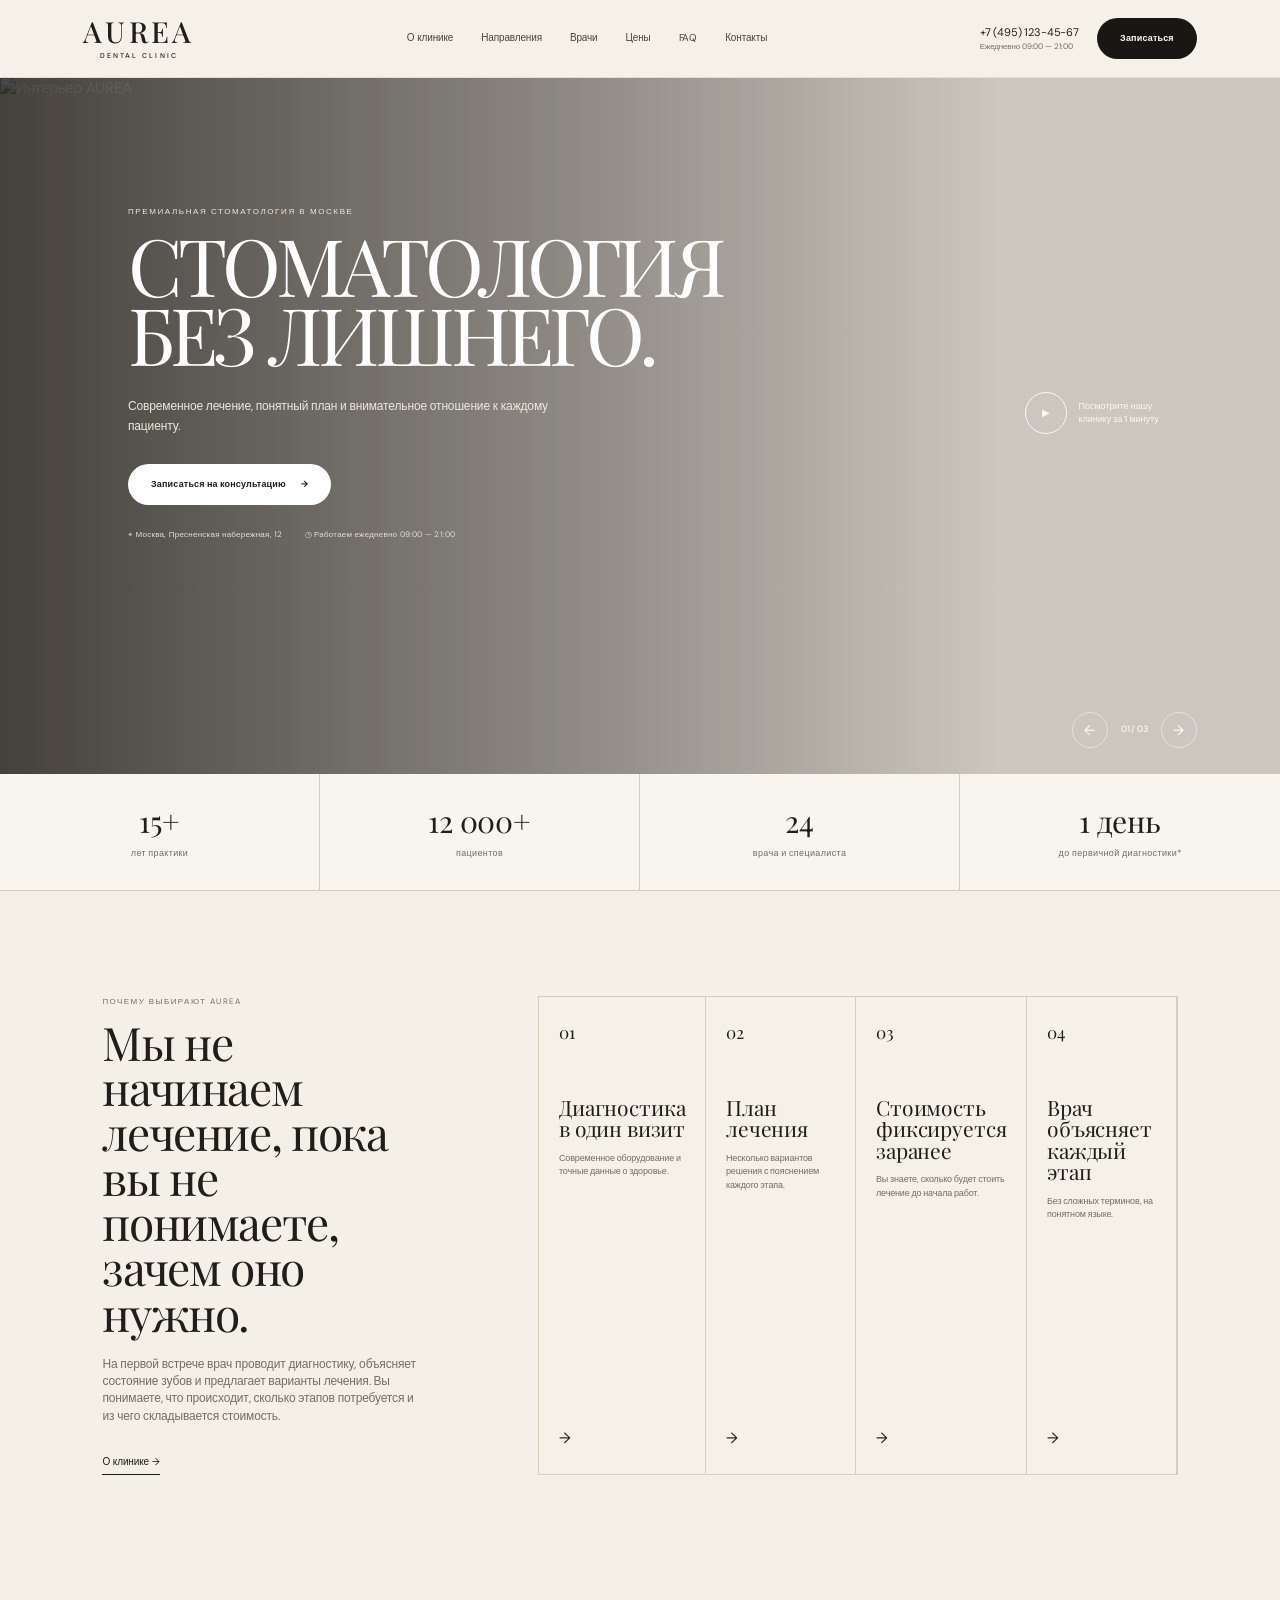
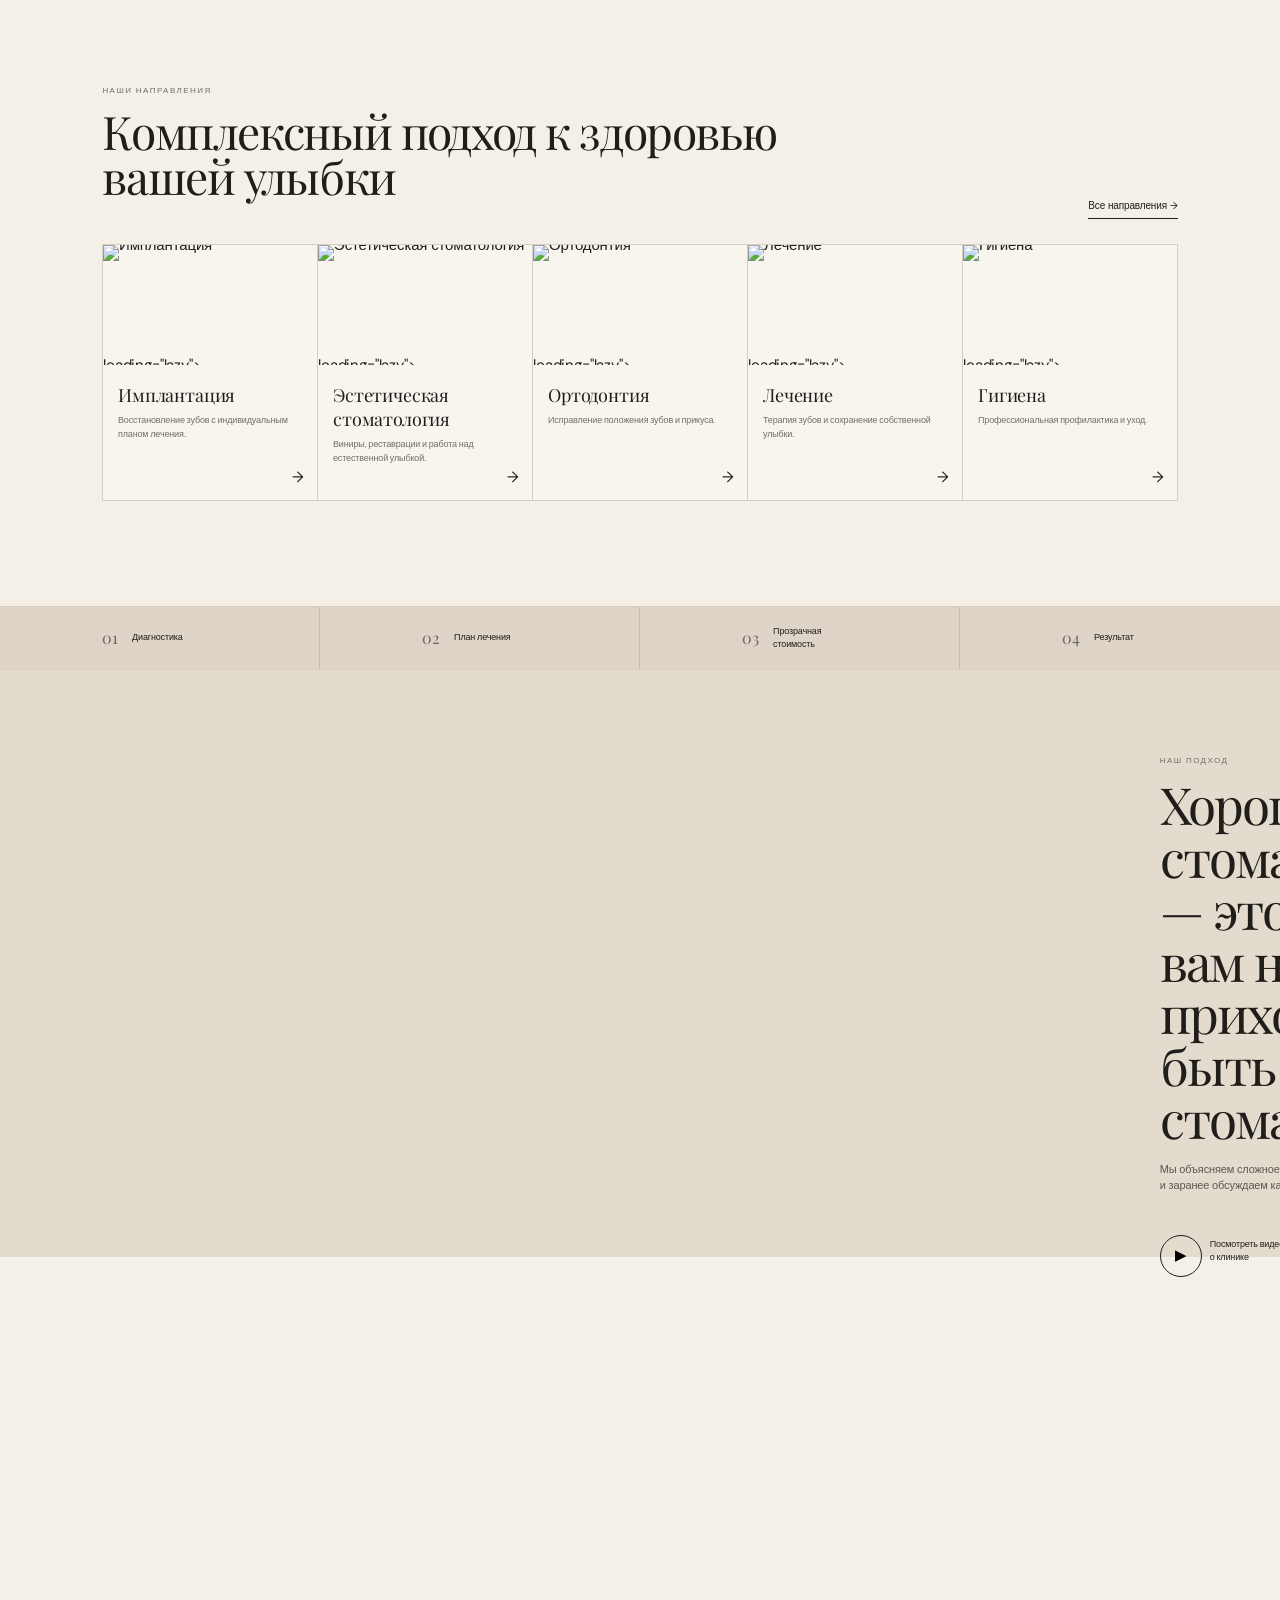
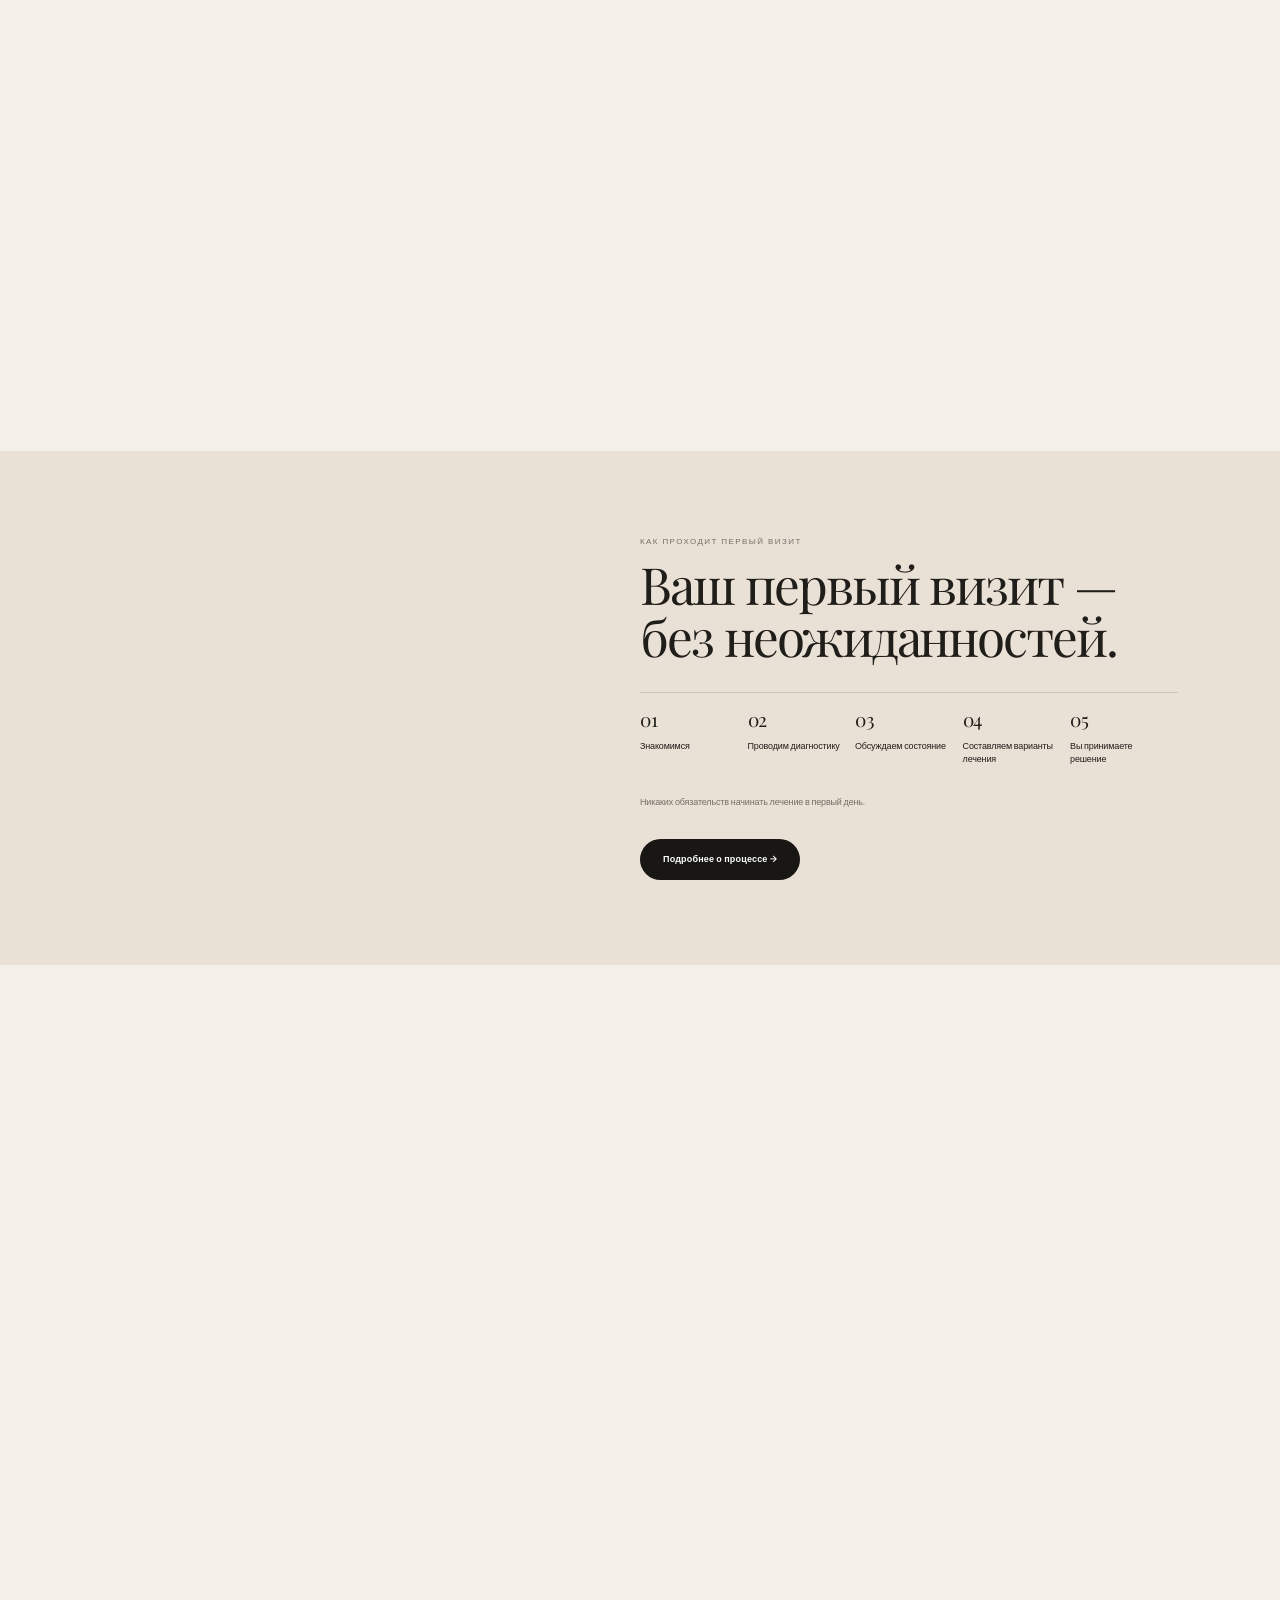
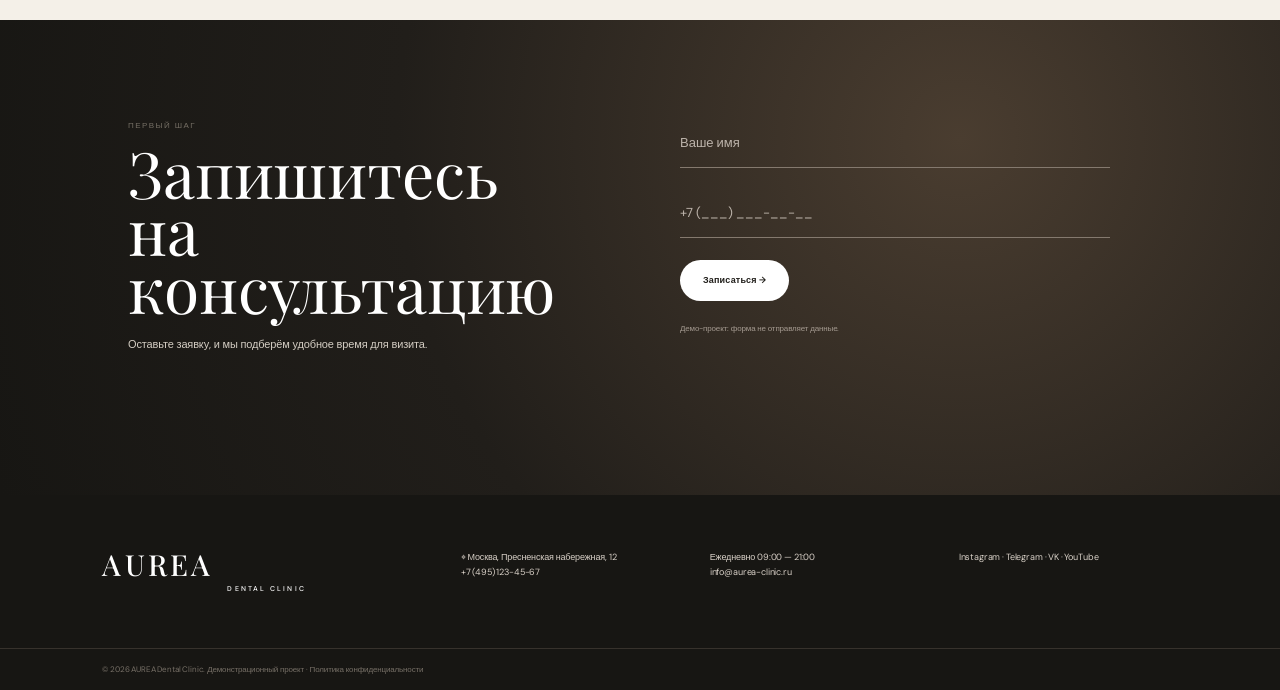
==== index.html @ ca2bf8e8 "Add files via upload" ====
<!doctype html>
<html lang="ru">
<head>
<meta charset="utf-8">
<meta name="viewport" content="width=device-width,initial-scale=1,viewport-fit=cover">
<meta name="theme-color" content="#f4f0e8">
<meta name="description" content="AUREA — современная премиальная стоматология в Москве.">
<title>AUREA — стоматология без лишнего</title>
<link rel="preload" as="image" href="assets/hero.jpg"><link rel="stylesheet" href="styles.css">
<link rel="stylesheet" href="responsive-media.css"></head>
<body class="aurea-v7">
<header class="site-header" id="top">
  <a class="brand" href="index.html#top">AUREA<span>DENTAL CLINIC</span></a>
  <nav class="nav">
    <a href="about.html">О клинике</a><a href="services.html">Направления</a><a href="doctors.html">Врачи</a><a href="services.html#prices">Цены</a><a href="about.html#faq">FAQ</a><a href="contacts.html">Контакты</a>
  </nav>
  <div class="head-right"><div><a href="tel:+74951234567">+7 (495) 123-45-67</a><small>Ежедневно 09:00 — 21:00</small></div><a class="pill dark" href="contacts.html#booking">Записаться</a><button class="burger" aria-label="Меню">☰</button></div>
</header>

<main>
<section class="hero">
  <div class="hero-media">
    <div class="hero-slide active"><img loading="lazy" src="assets/hero.jpg" srcset="assets/hero-480w.webp 480w, assets/hero-768w.webp 768w, assets/hero-1200w.webp 1200w, assets/hero-1600w.webp 1600w, assets/hero-1920w.webp 1920w" sizes="100vw" alt="Интерьер AUREA" fetchpriority="high"></div>
    <div class="hero-slide"><img loading="lazy" src="assets/hero-2.jpg" srcset="assets/hero-2-480w.webp 480w, assets/hero-2-768w.webp 768w, assets/hero-2-1200w.webp 1200w, assets/hero-2-1600w.webp 1600w, assets/hero-2-1920w.webp 1920w" sizes="100vw" alt="Интерьер AUREA"></div>
    <div class="hero-slide"><img loading="lazy" src="assets/hero-3.jpg" srcset="assets/hero-3-480w.webp 480w, assets/hero-3-768w.webp 768w, assets/hero-3-1200w.webp 1200w, assets/hero-3-1600w.webp 1600w, assets/hero-3-1920w.webp 1920w" sizes="100vw" alt="Интерьер AUREA"></div>
  </div>
  <div class="hero-shade"></div>
  <div class="hero-copy">
    <p class="kicker">Премиальная стоматология в Москве</p>
    <h1 class="hero-title">СТОМАТОЛОГИЯ<br><i>БЕЗ ЛИШНЕГО.</i></h1>
    <p>Современное лечение, понятный план и внимательное отношение к каждому пациенту.</p>
    <a class="pill light" href="contacts.html#booking">Записаться на консультацию <b>→</b></a>
    <div class="hero-meta"><span>⌖ Москва, Пресненская набережная, 12</span><span>◷ Работаем ежедневно 09:00 — 21:00</span></div>
  </div>
  <button class="video-button"><span>▶</span><b>Посмотрите нашу<br>клинику за 1 минуту</b></button>
  <div class="slider-control"><button id="prev" aria-label="Предыдущий слайд">←</button><span id="counter">01 / 03</span><button id="next" aria-label="Следующий слайд">→</button></div>
</section>

<section class="stats">
  <div><strong>15+</strong><span>лет практики</span></div><div><strong>12 000+</strong><span>пациентов</span></div><div><strong>24</strong><span>врача и специалиста</span></div><div><strong>1 день</strong><span>до первичной диагностики*</span></div>
</section>

<section class="intro section" id="about">
  <div class="intro-copy"><p class="kicker">Почему выбирают AUREA</p><h2>Мы не начинаем лечение, пока вы не понимаете, зачем оно нужно.</h2><p>На первой встрече врач проводит диагностику, объясняет состояние зубов и предлагает варианты лечения. Вы понимаете, что происходит, сколько этапов потребуется и из чего складывается стоимость.</p><a class="under" href="about.html">О клинике →</a></div>
  <div class="benefits">
    <article><span>01</span><h3>Диагностика<br>в один визит</h3><p>Современное оборудование и точные данные о здоровье.</p><b>→</b></article>
    <article><span>02</span><h3>План<br>лечения</h3><p>Несколько вариантов решения с пояснением каждого этапа.</p><b>→</b></article>
    <article><span>03</span><h3>Стоимость<br>фиксируется заранее</h3><p>Вы знаете, сколько будет стоить лечение до начала работ.</p><b>→</b></article>
    <article><span>04</span><h3>Врач объясняет<br>каждый этап</h3><p>Без сложных терминов, на понятном языке.</p><b>→</b></article>
  </div>
</section>

<section class="services section" id="services">
  <div class="section-head"><div><p class="kicker">Наши направления</p><h2>Комплексный подход к здоровью<br>вашей улыбки</h2></div><a class="under" href="services.html">Все направления →</a></div>
  <div class="service-grid">
    <article><picture class="responsive-picture"><source type="image/webp" srcset="assets/service-1-480w.webp 480w, assets/service-1.jpg 720w" sizes="(max-width: 600px) 100vw, (max-width: 1200px) 50vw, 25vw"><img loading="lazy" alt="Имплантация" src="assets/service-1.jpg" srcset="assets/service-1-480w.webp 480w, assets/service-1.jpg 720w" sizes="(max-width: 600px) 100vw, (max-width: 1200px) 50vw, 25vw"> loading="lazy"></picture><div><h3>Имплантация</h3><p>Восстановление зубов с индивидуальным планом лечения.</p><a href="service-implantation.html">→</a></div></article>
    <article><picture class="responsive-picture"><source type="image/webp" srcset="assets/service-2-480w.webp 480w, assets/service-2.jpg 720w" sizes="(max-width: 600px) 100vw, (max-width: 1200px) 50vw, 25vw"><img loading="lazy" alt="Эстетическая стоматология" src="assets/service-2.jpg" srcset="assets/service-2-480w.webp 480w, assets/service-2.jpg 720w" sizes="(max-width: 600px) 100vw, (max-width: 1200px) 50vw, 25vw"> loading="lazy"></picture><div><h3>Эстетическая стоматология</h3><p>Виниры, реставрации и работа над естественной улыбкой.</p><a href="service-aesthetics.html">→</a></div></article>
    <article><picture class="responsive-picture"><source type="image/webp" srcset="assets/service-3-480w.webp 480w, assets/service-3.jpg 720w" sizes="(max-width: 600px) 100vw, (max-width: 1200px) 50vw, 25vw"><img loading="lazy" alt="Ортодонтия" src="assets/service-3.jpg" srcset="assets/service-3-480w.webp 480w, assets/service-3.jpg 720w" sizes="(max-width: 600px) 100vw, (max-width: 1200px) 50vw, 25vw"> loading="lazy"></picture><div><h3>Ортодонтия</h3><p>Исправление положения зубов и прикуса.</p><a href="service-orthodontics.html">→</a></div></article>
    <article><picture class="responsive-picture"><source type="image/webp" srcset="assets/service-4-480w.webp 480w, assets/service-4.jpg 720w" sizes="(max-width: 600px) 100vw, (max-width: 1200px) 50vw, 25vw"><img loading="lazy" alt="Лечение" src="assets/service-4.jpg" srcset="assets/service-4-480w.webp 480w, assets/service-4.jpg 720w" sizes="(max-width: 600px) 100vw, (max-width: 1200px) 50vw, 25vw"> loading="lazy"></picture><div><h3>Лечение</h3><p>Терапия зубов и сохранение собственной улыбки.</p><a href="service-treatment.html">→</a></div></article>
    <article><picture class="responsive-picture"><source type="image/webp" srcset="assets/service-5-480w.webp 480w, assets/service-5.jpg 720w" sizes="(max-width: 600px) 100vw, (max-width: 1200px) 50vw, 25vw"><img loading="lazy" alt="Гигиена" src="assets/service-5.jpg" srcset="assets/service-5-480w.webp 480w, assets/service-5.jpg 720w" sizes="(max-width: 600px) 100vw, (max-width: 1200px) 50vw, 25vw"> loading="lazy"></picture><div><h3>Гигиена</h3><p>Профессиональная профилактика и уход.</p><a href="service-hygiene.html">→</a></div></article>
  </div>
</section>

<section class="micro-cta"><div><span>01</span><b>Диагностика</b></div><div><span>02</span><b>План лечения</b></div><div><span>03</span><b>Прозрачная стоимость</b></div><div><span>04</span><b>Результат</b></div></section>

<section class="philosophy">
  <div class="philo-image"></div><div class="philo-copy"><p class="kicker">Наш подход</p><h2>Хорошая стоматология — это когда вам не приходится быть стоматологом.</h2><p>Мы объясняем сложное простым языком, отвечаем на вопросы и заранее обсуждаем каждый этап лечения.</p><button class="round-play">▶</button><span>Посмотреть видео<br>о клинике</span></div>
</section>

<section class="doctors section" id="doctors">
  <div class="section-head"><div><p class="kicker">Наша команда</p><h2>Профессионалы,<br>которым доверяют</h2></div><a class="under" href="doctors.html">Все врачи →</a></div>
  <div class="doctor-grid">
    <article class="doctor"><div class="doctor-img"><picture class="responsive-picture"><source type="image/webp" srcset="assets/doctor-anna-480w.webp 480w, assets/doctor-anna.jpg 600w" sizes="(max-width: 600px) 100vw, (max-width: 1200px) 50vw, 25vw"><img loading="lazy" alt="Анна Петрова" src="assets/doctor-anna.jpg" srcset="assets/doctor-anna-480w.webp 480w, assets/doctor-anna.jpg 600w" sizes="(max-width: 600px) 100vw, (max-width: 1200px) 50vw, 25vw"> loading="lazy"></picture><div class="speech">«Люблю случаи, где сначала кажется, что зуб уже невозможно сохранить.»</div></div><div class="doctor-info"><div><h3>Анна Петрова</h3><p>Стоматолог-терапевт</p><small>15 лет практики</small></div><a href="doctor-anna.html">Подробнее →</a></div></article>
    <article class="doctor"><div class="doctor-img"><picture class="responsive-picture"><source type="image/webp" srcset="assets/doctor-dmitry-480w.webp 480w, assets/doctor-dmitry.jpg 600w" sizes="(max-width: 600px) 100vw, (max-width: 1200px) 50vw, 25vw"><img loading="lazy" alt="Дмитрий Ковалёв" src="assets/doctor-dmitry.jpg" srcset="assets/doctor-dmitry-480w.webp 480w, assets/doctor-dmitry.jpg 600w" sizes="(max-width: 600px) 100vw, (max-width: 1200px) 50vw, 25vw"> loading="lazy"></picture><div class="speech">«Моя задача — сделать сложное лечение понятным ещё до его начала.»</div></div><div class="doctor-info"><div><h3>Дмитрий Ковалёв</h3><p>Стоматолог-ортопед</p><small>12 лет практики</small></div><a href="doctor-dmitry.html">Подробнее →</a></div></article>
    <article class="doctor"><div class="doctor-img"><picture class="responsive-picture"><source type="image/webp" srcset="assets/doctor-elena-480w.webp 480w, assets/doctor-elena.jpg 600w" sizes="(max-width: 600px) 100vw, (max-width: 1200px) 50vw, 25vw"><img loading="lazy" alt="Елена Смирнова" src="assets/doctor-elena.jpg" srcset="assets/doctor-elena-480w.webp 480w, assets/doctor-elena.jpg 600w" sizes="(max-width: 600px) 100vw, (max-width: 1200px) 50vw, 25vw"> loading="lazy"></picture><div class="speech">«Красивый результат начинается с точной диагностики и доверия.»</div></div><div class="doctor-info"><div><h3>Елена Смирнова</h3><p>Ортодонт</p><small>10 лет практики</small></div><a href="doctor-elena.html">Подробнее →</a></div></article>
    <article class="doctor"><div class="doctor-img"><picture class="responsive-picture"><source type="image/webp" srcset="assets/doctor-alexey-480w.webp 480w, assets/doctor-alexey.jpg 600w" sizes="(max-width: 600px) 100vw, (max-width: 1200px) 50vw, 25vw"><img loading="lazy" alt="Алексей Волков" src="assets/doctor-alexey.jpg" srcset="assets/doctor-alexey-480w.webp 480w, assets/doctor-alexey.jpg 600w" sizes="(max-width: 600px) 100vw, (max-width: 1200px) 50vw, 25vw"> loading="lazy"></picture><div class="speech">«В хирургии особенно важно, чтобы пациент понимал каждый этап.»</div></div><div class="doctor-info"><div><h3>Алексей Волков</h3><p>Стоматолог-хирург</p><small>14 лет практики</small></div><a href="doctor-alexey.html">Подробнее →</a></div></article>
  </div>
</section>

<section class="visit">
  <div class="visit-image"></div>
  <div class="visit-copy"><p class="kicker">Как проходит первый визит</p><h2>Ваш первый визит — без неожиданностей.</h2><div class="timeline"><span><b>01</b>Знакомимся</span><span><b>02</b>Проводим диагностику</span><span><b>03</b>Обсуждаем состояние</span><span><b>04</b>Составляем варианты лечения</span><span><b>05</b>Вы принимаете решение</span></div><p class="note">Никаких обязательств начинать лечение в первый день.</p><a class="pill dark" href="contacts.html#booking">Подробнее о процессе →</a></div>
</section>

<section class="lower section" id="prices">
  <div class="prices"><p class="kicker">Цены</p><h2>Понимайте стоимость лечения до его начала</h2><p>Прозрачная стоимость без скрытых платежей.</p><ul><li>Консультация стоматолога <b>от 2 500 ₽</b></li><li>Профессиональная гигиена <b>от 6 000 ₽</b></li><li>Лечение кариеса <b>от 8 000 ₽</b></li><li>Имплантация <b>от 45 000 ₽</b></li></ul><a class="pill dark" href="contacts.html#booking">Записаться на консультацию →</a></div>
  <div class="reviews"><p class="kicker">Отзывы пациентов</p><h2>Реальные истории, но простые слова.</h2><blockquote>«Очень понравилось отношение: врач объяснил всё спокойно, без навязывания. Впервые я действительно понимала, что и зачем делаю.»</blockquote><cite>Мария К., пациентка AUREA</cite></div>
  <div class="faq" id="faq"><p class="kicker">FAQ</p><h2>Частые вопросы</h2><details><summary>Как проходит консультация?</summary><p>Диагностика, обсуждение состояния и вариантов лечения.</p></details><details><summary>Больно ли лечить зубы?</summary><p>Метод обезболивания подбирается врачом индивидуально.</p></details><details><summary>Сколько длится лечение?</summary><p>Срок зависит от диагноза и выбранного плана.</p></details><details><summary>Как подготовиться к приёму?</summary><p>Специальная подготовка обычно не требуется.</p></details></div>
</section>

<section class="booking" id="booking"><div><p class="kicker">Первый шаг</p><h2>Запишитесь<br>на консультацию</h2><p>Оставьте заявку, и мы подберём удобное время для визита.</p></div><form id="form"><input required name="name" placeholder="Ваше имя"><input required name="phone" placeholder="+7 (___) ___-__-__"><button class="pill light" type="submit">Записаться →</button><small>Демо-проект: форма не отправляет данные.</small><output></output></form></section>
</main>

<footer id="contacts"><div><a class="brand white" href="index.html#top">AUREA<span>DENTAL CLINIC</span></a></div><div>⌖ Москва, Пресненская набережная, 12<br><a href="tel:+74951234567">+7 (495) 123-45-67</a></div><div>Ежедневно 09:00 — 21:00<br>info@aurea-clinic.ru</div><div>Instagram · Telegram · VK · YouTube</div></footer>
<div class="legal">© 2026 AUREA Dental Clinic. Демонстрационный проект · Политика конфиденциальности</div>
<script src="script.js"></script>
<script src="form-production.js" defer></script>
</body>
</html>
---- styles.css ----
@import url('https://fonts.googleapis.com/css2?family=DM+Sans:wght@400;500;600&family=Playfair+Display:wght@400;500&display=swap');
:root{--paper:#f5f1e9;--card:#eee9df;--ink:#24221e;--muted:#706b63;--line:#d8d1c5;--dark:#211f1b;--white:#fffdf9}
*{box-sizing:border-box}html{scroll-behavior:smooth}body{margin:0;background:var(--paper);color:var(--ink);font-family:"DM Sans",sans-serif;line-height:1.45}a{text-decoration:none;color:inherit}button,input{font:inherit}.site-header{height:74px;padding:0 6.7vw;display:flex;align-items:center;gap:30px;position:sticky;top:0;z-index:30;background:rgba(245,241,233,.92);backdrop-filter:blur(14px);border-bottom:1px solid rgba(36,34,30,.07)}.brand{font:500 27px/1 "Playfair Display";letter-spacing:.09em;display:flex;flex-direction:column}.brand span{font:500 7px "DM Sans";letter-spacing:.3em;text-align:center;margin-top:5px}.nav{display:flex;gap:25px;margin:auto;font-size:10px}.nav a{color:#49453f}.head-right{display:flex;align-items:center;gap:22px;font-size:11px}.head-right small{display:block;font-size:8px;color:var(--muted)}.pill{border:1px solid transparent;border-radius:100px;padding:12px 20px;display:inline-flex;align-items:center;justify-content:center;gap:15px;font-size:10px;font-weight:600;cursor:pointer}.pill.dark{background:var(--dark);color:white}.pill.light{background:white;color:var(--ink)}.burger{display:none;border:0;background:none;font-size:20px}.hero{height:min(54vw,690px);min-height:510px;position:relative;overflow:hidden;color:white}.hero-media,.hero-slide,.hero-shade{position:absolute;inset:0}.hero-slide{background-image:var(--bg);background-size:cover;background-position:center;opacity:0;transform:scale(1.02);transition:opacity .8s,transform 1.6s}.hero-slide.active{opacity:1;transform:scale(1)}.hero-shade{background:linear-gradient(90deg,rgba(28,23,18,.72),rgba(28,23,18,.28) 48%,rgba(28,23,18,.08))}.hero-copy{position:relative;z-index:2;width:min(610px,48%);padding:10vw 0 0 10vw}.kicker{text-transform:uppercase;letter-spacing:.13em;font-size:9px;color:var(--muted);margin:0 0 12px}.hero .kicker{color:#eee7dd}.hero h1{font:400 clamp(48px,5.4vw,84px)/.88 "Playfair Display";letter-spacing:-.045em;margin:0 0 24px}.hero h1 i{font-style:normal}.hero-copy>p:not(.kicker){font-size:13px;max-width:430px;color:#eee9e2;margin-bottom:25px}.hero-meta{display:flex;gap:22px;margin-top:24px;font-size:9px;color:#e5ded5}.video-button{position:absolute;right:9%;top:45%;z-index:4;border:0;background:none;color:white;display:flex;gap:11px;align-items:center;text-align:left}.video-button span{width:42px;height:42px;border:1px solid white;border-radius:50%;display:grid;place-items:center;font-size:10px}.video-button b{font-size:9px;font-weight:500}.slider-control{position:absolute;right:7%;bottom:22px;z-index:5;display:flex;gap:13px;align-items:center;font-size:9px}.slider-control button{background:none;border:0;color:white;font-size:17px;cursor:pointer}.stats{display:grid;grid-template-columns:repeat(4,1fr);background:#faf8f3;border-bottom:1px solid var(--line)}.stats div{padding:24px 4vw;text-align:center;border-right:1px solid var(--line)}.stats div:last-child{border:0}.stats strong{display:block;font:400 27px "Playfair Display"}.stats span{font-size:9px;color:var(--muted)}.section{padding:78px 8.2vw}.intro{display:grid;grid-template-columns:.8fr 1.6fr;gap:70px}.intro-copy h2,.section-head h2,.prices h2,.reviews h2,.faq h2{font:400 clamp(32px,3.2vw,48px)/1.02 "Playfair Display";letter-spacing:-.03em;margin:0 0 20px}.intro-copy>p:not(.kicker){font-size:12px;color:var(--muted);max-width:460px}.under{font-size:10px;border-bottom:1px solid currentColor;padding-bottom:4px;display:inline-block;margin-top:18px}.benefits{display:grid;grid-template-columns:repeat(4,1fr);gap:10px}.benefits article{background:var(--card);padding:20px 18px;min-height:220px;display:flex;flex-direction:column;border-radius:5px}.benefits span{font:400 17px "Playfair Display"}.benefits h3{font:400 19px/1.02 "Playfair Display";margin:43px 0 12px}.benefits p{font-size:9px;color:var(--muted);margin:0}.benefits b{margin-top:auto;font-weight:400}.section-head{display:flex;justify-content:space-between;align-items:end;margin-bottom:25px}.service-grid{display:grid;grid-template-columns:repeat(5,1fr);gap:9px}.service-grid article{background:#f9f6f0;border:1px solid var(--line);border-radius:5px;overflow:hidden;transition:transform .3s,box-shadow .3s}.service-grid article:hover{transform:translateY(-5px);box-shadow:0 18px 35px rgba(45,38,30,.09)}.service-grid img{width:100%;height:150px;display:block;object-fit:cover}.service-grid article>div{padding:14px 13px;position:relative;min-height:120px}.service-grid h3{font:400 17px "Playfair Display";margin:0 0 7px}.service-grid p{font-size:9px;color:var(--muted);max-width:170px;margin:0}.service-grid a{position:absolute;right:13px;bottom:12px}.philosophy{display:grid;grid-template-columns:1fr 1fr;background:#e8ded0}.philo-image{min-height:350px;background:url("assets/clinic.jpg") center/cover}.philo-copy{padding:65px 9vw;position:relative}.philo-copy h2{font:400 clamp(34px,3.5vw,52px)/1.02 "Playfair Display";margin:0 0 18px}.philo-copy>p:not(.kicker){font-size:11px;color:#5e584f;max-width:440px}.round-play{border:1px solid var(--ink);width:42px;height:42px;border-radius:50%;background:transparent;margin-top:30px}.philo-copy>span{display:inline-block;font-size:9px;margin-left:8px}.doctor-grid{display:grid;grid-template-columns:repeat(4,1fr);gap:18px}.doctor-img{height:300px;position:relative;overflow:hidden;border-radius:5px;background:#ddd7ce}.doctor-img img{width:100%;height:100%;object-fit:cover;display:block;transition:transform .5s}.doctor:hover img{transform:scale(1.035)}.speech{position:absolute;left:10px;right:10px;bottom:10px;background:rgba(32,29,25,.92);color:white;padding:13px;font:400 13px/1.15 "Playfair Display";transform:translateY(120%);opacity:0;transition:.4s}.doctor:hover .speech{transform:translateY(0);opacity:1}.doctor-info{display:flex;justify-content:space-between;gap:10px;padding:12px 1px}.doctor-info h3{font:400 18px "Playfair Display";margin:0 0 4px}.doctor-info p,.doctor-info small{display:block;font-size:9px;color:var(--muted);margin:0}.doctor-info>a{font-size:9px;align-self:end;border-bottom:1px solid}.visit{display:grid;grid-template-columns:42% 58%;background:#f0ebe3}.visit-image{background:url("assets/clinic.jpg") center/cover;min-height:410px}.visit-copy{padding:60px 8vw}.visit-copy h2{font:400 45px/1 "Playfair Display";margin:0 0 30px}.timeline{display:grid;grid-template-columns:repeat(5,1fr);gap:8px}.timeline span{font-size:9px;border-top:1px solid #cfc6b9;padding-top:10px}.timeline b{display:block;font:400 16px "Playfair Display";margin-bottom:8px}.note{font-size:9px;color:var(--muted);margin:30px 0}.lower{display:grid;grid-template-columns:1.1fr 1fr 1.1fr;gap:35px}.prices,.reviews,.faq{min-width:0}.prices ul{list-style:none;padding:0;margin:20px 0}.prices li{display:flex;justify-content:space-between;border-bottom:1px solid var(--line);padding:9px 0;font-size:9px;color:var(--muted)}.prices b{color:var(--ink);font-weight:500}.reviews blockquote{font:400 19px/1.25 "Playfair Display";margin:35px 0 14px}.reviews cite{font-style:normal;font-size:9px;color:var(--muted)}.faq details{border-top:1px solid var(--line);padding:11px 0}.faq details:last-child{border-bottom:1px solid var(--line)}.faq summary{font-size:10px;cursor:pointer;list-style:none;display:flex;justify-content:space-between}.faq summary::-webkit-details-marker{display:none}.faq summary:after{content:"+"}.faq details[open] summary:after{content:"−"}.faq details p{font-size:9px;color:var(--muted);margin:10px 0}.booking{padding:70px 10vw;background:linear-gradient(90deg,#2a251f,#4a3b2e);color:white;display:grid;grid-template-columns:1fr 1fr;gap:80px}.booking h2{font:400 clamp(44px,5vw,70px)/.9 "Playfair Display";margin:0 0 20px}.booking p:not(.kicker){color:#d4cdc3;font-size:11px;max-width:400px}.booking form{max-width:430px;display:grid;gap:16px;align-content:center}.booking input{border:0;border-bottom:1px solid #84796e;background:none;color:white;padding:12px 0;outline:0}.booking input::placeholder{color:#bcb3aa}.booking small{font-size:8px;color:#a59b91}.booking output{font-size:10px;color:#e7ded4;min-height:16px}footer{background:#171613;color:#d9d1c8;padding:45px 8vw;display:grid;grid-template-columns:1.5fr 1fr 1fr 1fr;gap:30px;font-size:9px}.white{color:white}.legal{background:#171613;border-top:1px solid #37322c;color:#777067;padding:14px 8vw;font-size:8px}@media(max-width:1100px){.nav{gap:14px}.head-right>div{display:none}.service-grid{grid-template-columns:repeat(3,1fr)}.service-grid article:nth-child(4),.service-grid article:nth-child(5){grid-column:span 1}.intro{grid-template-columns:1fr}.doctor-grid{grid-template-columns:repeat(2,1fr)}.lower{grid-template-columns:1fr 1fr}.faq{grid-column:1/-1}}@media(max-width:760px){.site-header{height:65px;padding:0 5vw}.nav{display:none;position:absolute;top:65px;left:0;right:0;background:var(--paper);padding:22px 7vw;flex-direction:column;gap:18px}.nav.open{display:flex}.burger{display:block}.head-right{margin-left:auto}.head-right .pill{display:none}.hero{height:650px}.hero-copy{width:90%;padding:80px 7vw 0}.hero h1{font-size:50px}.hero-meta{flex-direction:column;gap:5px}.video-button{top:auto;bottom:75px;right:7%}.stats{grid-template-columns:1fr 1fr}.stats div{padding:17px 3vw}.benefits{grid-template-columns:1fr 1fr}.service-grid{grid-template-columns:1fr 1fr}.service-grid img{height:135px}.philosophy{grid-template-columns:1fr}.philo-image{min-height:270px}.doctor-grid{grid-template-columns:1fr 1fr}.doctor-img{height:260px}.visit{grid-template-columns:1fr}.visit-image{min-height:270px}.timeline{grid-template-columns:repeat(5,1fr)}.lower{grid-template-columns:1fr}.booking{grid-template-columns:1fr;gap:30px;padding:55px 7vw}footer{grid-template-columns:1fr 1fr;padding:40px 7vw}}@media(max-width:480px){.benefits,.service-grid,.doctor-grid{grid-template-columns:1fr}.doctor-img{height:360px}.hero{height:690px}.hero-copy{padding-top:65px}.hero h1{font-size:47px}.timeline{grid-template-columns:1fr 1fr}.timeline span:last-child{grid-column:1/-1}}

/* AUREA v4 refinements */
html{scroll-padding-top:76px}
body{overflow-x:hidden}
.hero{aspect-ratio:16/9;height:auto;min-height:0;max-height:760px;background:#2b2823}
.hero-media{background:#d9d2c8}
.hero-slide{background-repeat:no-repeat;background-color:#d9d2c8;transform:none;will-change:opacity}
.hero-slide.active{transform:none}
.hero-copy{padding-top:clamp(55px,8.5vw,125px)}
.hero-title{max-width:760px}
.hero-copy>p:not(.kicker){max-width:470px}
.hero-shade{background:linear-gradient(90deg,rgba(27,24,20,.78) 0%,rgba(27,24,20,.38) 45%,rgba(27,24,20,.05) 78%)}
.stats{position:relative;z-index:2}
.service-grid article{display:flex;flex-direction:column}
.service-grid img{aspect-ratio:16/9;height:auto;object-fit:cover;object-position:center}
.service-grid article>div{flex:1}
.philo-image,.visit-image{aspect-ratio:16/9;min-height:0}
.doctor-img{aspect-ratio:4/5;height:auto}
.doctor-img img{object-position:center top}
.section,.intro,.services,.doctors,.lower{content-visibility:auto;contain-intrinsic-size:700px}
.reveal-ready{opacity:0;transform:translateY(24px);transition:opacity .65s ease,transform .65s ease}
.reveal-ready.revealed{opacity:1;transform:none}
.service-grid article,.benefits article,.doctor{will-change:transform}
.service-grid article:focus-within,.doctor:focus-within{outline:2px solid rgba(36,34,30,.35);outline-offset:4px}
.under:hover{opacity:.55}
.pill{transition:transform .25s ease,opacity .25s ease,background .25s ease}
.pill:hover{transform:translateY(-2px);opacity:.94}
.site-header{transition:box-shadow .25s ease}
.site-header.scrolled{box-shadow:0 8px 30px rgba(30,25,20,.06)}
@media(max-width:760px){
  .hero{aspect-ratio:auto;height:calc(100svh - 65px);min-height:610px;max-height:none}
  .hero-slide{background-position:center center}
  .hero-shade{background:linear-gradient(180deg,rgba(27,24,20,.35),rgba(27,24,20,.72) 80%)}
  .hero-copy{padding-top:15vh}
  .service-grid img{aspect-ratio:16/9}
  .philo-image,.visit-image{aspect-ratio:16/9}
}
@media(prefers-reduced-motion:reduce){
  *,*:before,*:after{scroll-behavior:auto!important;transition:none!important;animation:none!important}
}

.micro-cta{display:grid;grid-template-columns:repeat(4,1fr);background:#ded5c8;border-top:1px solid var(--line);border-bottom:1px solid var(--line)}
.micro-cta div{padding:18px 8vw;display:flex;gap:14px;align-items:center;border-right:1px solid rgba(36,34,30,.12)}
.micro-cta div:last-child{border:0}
.micro-cta span{font:400 16px "Playfair Display";opacity:.6}
.micro-cta b{font-size:9px;font-weight:500}
@media(max-width:760px){.micro-cta{grid-template-columns:1fr 1fr}.micro-cta div{padding:14px 5vw}.micro-cta div:nth-child(2){border-right:0}.micro-cta div:nth-child(-n+2){border-bottom:1px solid rgba(36,34,30,.12)}}

.nav a.active{opacity:1;color:var(--ink);position:relative}
.nav a.active:after{content:"";position:absolute;left:0;right:0;bottom:-7px;height:1px;background:currentColor}

/* AUREA v6 — premium art direction */
:root{--paper:#f4f0e8;--card:#ebe5da;--ink:#201e1a;--muted:#746e64;--line:#d5cec1;--dark:#181714;--accent:#9a8b78}
::selection{background:#201e1a;color:#fffdf9}
body{font-size:15px;letter-spacing:-.01em}
.site-header{height:78px;padding:0 6.5vw;border-bottom-color:rgba(32,30,26,.09);transition:background .35s,box-shadow .35s,transform .35s}
.site-header.scrolled{background:rgba(244,240,232,.86);box-shadow:0 14px 40px rgba(28,24,19,.08)}
.brand{font-size:29px;letter-spacing:.11em}
.nav{gap:28px;font-size:10px}
.nav a{position:relative;padding:5px 0;transition:opacity .25s}
.nav a:after{bottom:-4px!important;transform:scaleX(0);transform-origin:left;transition:transform .25s}
.nav a:hover:after,.nav a.active:after{transform:scaleX(1)}
.head-right{gap:18px}.head-right>a:first-child{transition:opacity .2s}.head-right>a:first-child:hover{opacity:.55}
.pill{padding:13px 22px;font-size:9px;letter-spacing:.02em;transition:transform .3s cubic-bezier(.2,.8,.2,1),box-shadow .3s,background .3s}
.pill.dark:hover{box-shadow:0 12px 25px rgba(24,23,20,.18)}
.hero{max-height:none;min-height:0;aspect-ratio:16/8.7;background:#26231f}
.hero-slide{transition:opacity .9s cubic-bezier(.2,.7,.2,1),filter .9s}.hero-slide.active{filter:saturate(.88) contrast(.98)}
.hero-copy{padding-top:clamp(70px,10vw,145px);width:min(700px,58%)}
.hero .kicker{font-size:8px;letter-spacing:.2em}
.hero h1{font-size:clamp(58px,6.2vw,105px);letter-spacing:-.06em;margin-bottom:28px}
.hero-copy>p:not(.kicker){font-size:12px;line-height:1.65;color:#eee7de}
.hero-meta{font-size:8px;letter-spacing:.03em}
.hero .pill{margin-top:2px}.video-button{opacity:.86;transition:opacity .25s,transform .3s}.video-button:hover{opacity:1;transform:translateY(-2px)}
.video-button span{transition:background .25s,color .25s}.video-button:hover span{background:#fff;color:#211f1b}
.slider-control{right:6.5vw;bottom:26px}.slider-control button{width:36px;height:36px;border:1px solid rgba(255,255,255,.45);border-radius:50%;font-size:14px;transition:background .25s,color .25s}.slider-control button:hover{background:#fff;color:#211f1b}
.stats{background:#f8f5ef}.stats div{padding:27px 3vw}.stats strong{font-size:30px}.stats span{letter-spacing:.04em}
.section{padding:105px 8vw}.intro{gap:9vw}.intro-copy h2,.section-head h2,.prices h2,.reviews h2,.faq h2{font-size:clamp(36px,3.6vw,58px);line-height:.98}
.kicker{font-size:8px;letter-spacing:.18em}
.benefits{gap:1px;background:var(--line);border:1px solid var(--line)}.benefits article{border-radius:0;background:#f5f1e9;padding:24px 20px;min-height:255px;transition:background .3s,transform .3s}.benefits article:hover{background:#e9e1d5;transform:translateY(-4px)}
.benefits h3{font-size:21px;margin-top:54px}.benefits p{line-height:1.5}
.service-grid{gap:1px;background:var(--line);border:1px solid var(--line)}.service-grid article{border:0;border-radius:0;background:#f8f5ef;transition:transform .4s,background .3s,box-shadow .4s}.service-grid article:hover{background:#eee7dc;transform:translateY(-7px);box-shadow:0 20px 35px rgba(45,38,30,.12);position:relative;z-index:2}.service-grid img{transition:transform .8s cubic-bezier(.2,.8,.2,1),filter .5s}.service-grid article:hover img{transform:scale(1.045);filter:saturate(.9)}.service-grid article>div{padding:18px 15px 16px;min-height:135px}.service-grid h3{font-size:18px}.service-grid p{line-height:1.5}
.philosophy{background:#e4dbcf}.philo-image{filter:saturate(.78)}.philo-copy{padding:85px 9vw}.philo-copy h2{font-size:clamp(38px,4vw,62px);letter-spacing:-.04em}.round-play{transition:background .25s,color .25s,transform .25s}.round-play:hover{background:var(--ink);color:#fff;transform:scale(1.06)}
.doctor-grid{gap:1px;background:var(--line);border:1px solid var(--line)}.doctor{background:#f7f3ec;padding:0 0 2px}.doctor-img{border-radius:0;aspect-ratio:4/5}.doctor-img img{transition:transform .8s cubic-bezier(.2,.8,.2,1),filter .5s}.doctor:hover img{transform:scale(1.045);filter:saturate(.85)}.speech{border-radius:2px;font-size:14px;padding:15px}.doctor-info{padding:17px 15px 13px}.doctor-info h3{font-size:19px}.doctor-info>a{transition:opacity .2s}.doctor-info>a:hover{opacity:.5}
.visit{background:#e9e1d6}.visit-image{filter:saturate(.75)}.visit-copy{padding:85px 8vw}.visit-copy h2{font-size:clamp(38px,4vw,60px);letter-spacing:-.04em}.timeline{gap:0}.timeline span{padding:13px 12px 0 0}.timeline b{font-size:19px}
.lower{padding-top:100px;padding-bottom:100px}.reviews blockquote{font-size:22px;line-height:1.2}
.booking{padding:100px 10vw;background:radial-gradient(circle at 75% 25%,#4a3d30,#211e1a 55%,#171613)}.booking form{gap:22px}.booking input{font-size:13px;padding:14px 0}.booking .pill{width:max-content}
footer{padding:55px 8vw;line-height:1.7}.legal{padding:15px 8vw}

/* inner pages */
.page-hero{padding:125px 8vw 85px;background:#ebe5db;min-height:540px}.page-hero h1{font-size:clamp(58px,7.5vw,112px);letter-spacing:-.06em}.page-hero-media{box-shadow:0 25px 60px rgba(44,37,29,.12);filter:saturate(.8)}.inner-section{padding:110px 8vw}.inner-head h2{font-size:clamp(40px,5vw,70px);letter-spacing:-.045em}.detail-card{border:1px solid var(--line);background:#f3eee6;transition:transform .4s,box-shadow .4s}.detail-card:hover{transform:translateY(-6px);box-shadow:0 22px 50px rgba(43,35,27,.1)}.detail-card img{filter:saturate(.82);transition:transform .7s}.detail-card:hover img{transform:scale(1.025)}.detail-copy{padding:34px}.detail-copy h3{font-size:32px}.detail-copy p,.detail-copy li{font-size:11px;line-height:1.7}.process{border-top:1px solid var(--line);border-bottom:1px solid var(--line)}.process article{padding:35px 20px 25px}.process h3{font-size:24px}.doctor-profile{border:1px solid var(--line);transition:transform .4s,box-shadow .4s}.doctor-profile:hover{transform:translateY(-5px);box-shadow:0 20px 45px rgba(43,35,27,.09)}.doctor-profile img{filter:saturate(.82)}.doctor-profile-copy{padding:34px}.doctor-profile-copy h2{font-size:32px}.about-image{filter:saturate(.8)}.principles{border:1px solid var(--line)}.principles article{padding:40px}.principles h3{font-size:27px}.map{filter:saturate(.65);box-shadow:inset 0 0 0 1px rgba(30,27,23,.08)}
.breadcrumb{padding-top:18px;font-size:8px;letter-spacing:.08em;text-transform:uppercase}

/* smooth page transition */
body{animation:aureaPageIn .65s ease both}@keyframes aureaPageIn{from{opacity:0;transform:translateY(8px)}to{opacity:1;transform:none}}

@media(max-width:1100px){.hero-copy{width:62%}.service-grid{grid-template-columns:repeat(3,1fr)}.page-hero h1{font-size:clamp(52px,8vw,88px)}}
@media(max-width:760px){.site-header{height:68px}.nav{top:68px;padding:28px 7vw;box-shadow:0 20px 30px rgba(30,25,20,.08)}.nav a{font-size:13px}.hero{aspect-ratio:auto;height:calc(100svh - 68px);min-height:620px}.hero-copy{width:91%;padding:18vh 7vw 0}.hero h1{font-size:clamp(48px,14vw,70px)}.hero-meta{margin-top:20px}.stats div{padding:21px 2vw}.stats strong{font-size:26px}.section{padding:75px 7vw}.intro{gap:45px}.benefits{grid-template-columns:1fr 1fr}.service-grid{grid-template-columns:1fr 1fr}.philo-copy,.visit-copy{padding:65px 7vw}.booking{padding:75px 7vw}.page-hero{padding:105px 7vw 55px;min-height:0}.inner-section{padding:75px 7vw}.detail-copy{padding:25px}.doctor-profile-copy{padding:25px}}
@media(max-width:480px){.benefits,.service-grid{grid-template-columns:1fr}.doctor-grid{grid-template-columns:1fr}.doctor-img{aspect-ratio:4/5;height:auto}.hero-copy{padding-top:14vh}.video-button{display:none}.page-hero h1{font-size:55px}.page-hero-media{min-height:220px}.process{grid-template-columns:1fr}.principles{grid-template-columns:1fr}.contact-grid{grid-template-columns:1fr}}
@media(prefers-reduced-motion:reduce){body{animation:none}.service-grid article,.benefits article,.doctor,.detail-card,.doctor-profile{transition:none!important}}
.service-grid article,.doctor-profile,.benefits article{will-change:transform,opacity}
@supports (animation-timeline:view()){.aurea-v6 .service-grid article,.aurea-v6 .doctor-profile{animation:aureaRise linear both;animation-timeline:view();animation-range:entry 0% cover 18%}}
@keyframes aureaRise{from{opacity:.35;transform:translateY(22px)}to{opacity:1;transform:none}}
---- responsive-media.css ----
/* AUREA v7 — adaptive media system
   Images preserve their composition while the browser selects the most suitable
   source for viewport width and pixel density. */
img, picture { max-width:100%; }
.responsive-picture { display:block; width:100%; line-height:0; overflow:hidden; }
.responsive-picture img { display:block; width:100%; height:100%; max-width:none; object-fit:cover; object-position:center; }

.hero-slide { overflow:hidden; }
.hero-slide img {
  position:absolute;
  inset:0;
  width:100%;
  height:100%;
  display:block;
  object-fit:cover;
  object-position:center;
  transform:scale(1);
  transition:opacity .9s cubic-bezier(.2,.7,.2,1), filter .9s;
}
.hero-slide:not(.active) img { opacity:0; }
.hero-slide.active img { opacity:1; }

.service-grid .responsive-picture { aspect-ratio:16/9; }
.service-grid .responsive-picture img { aspect-ratio:16/9; }

.doctor-img .responsive-picture { width:100%; height:100%; aspect-ratio:4/5; }
.doctor-img .responsive-picture img { aspect-ratio:4/5; }

.detail-card > .responsive-picture { min-width:0; height:100%; }
.detail-card > .responsive-picture img { aspect-ratio:1/1; height:100%; }

.doctor-profile > .responsive-picture { min-width:0; height:100%; }
.doctor-profile > .responsive-picture img { height:100%; aspect-ratio:4/5; object-position:center top; }

@media (max-width:1100px) {
  .responsive-picture source, .responsive-picture img { width:100%; }
}
@media (max-width:760px) {
  .hero-slide img { object-position:center center; }
  .page-hero-media { min-height:0; aspect-ratio:16/9; }
  .detail-card > .responsive-picture { height:auto; }
  .detail-card > .responsive-picture img { height:auto; aspect-ratio:1/1; }
  .doctor-profile > .responsive-picture { height:auto; }
  .doctor-profile > .responsive-picture img { height:auto; aspect-ratio:4/5; }
}
@media (max-width:480px) {
  .service-grid .responsive-picture,
  .service-grid .responsive-picture img { aspect-ratio:16/9; }
}
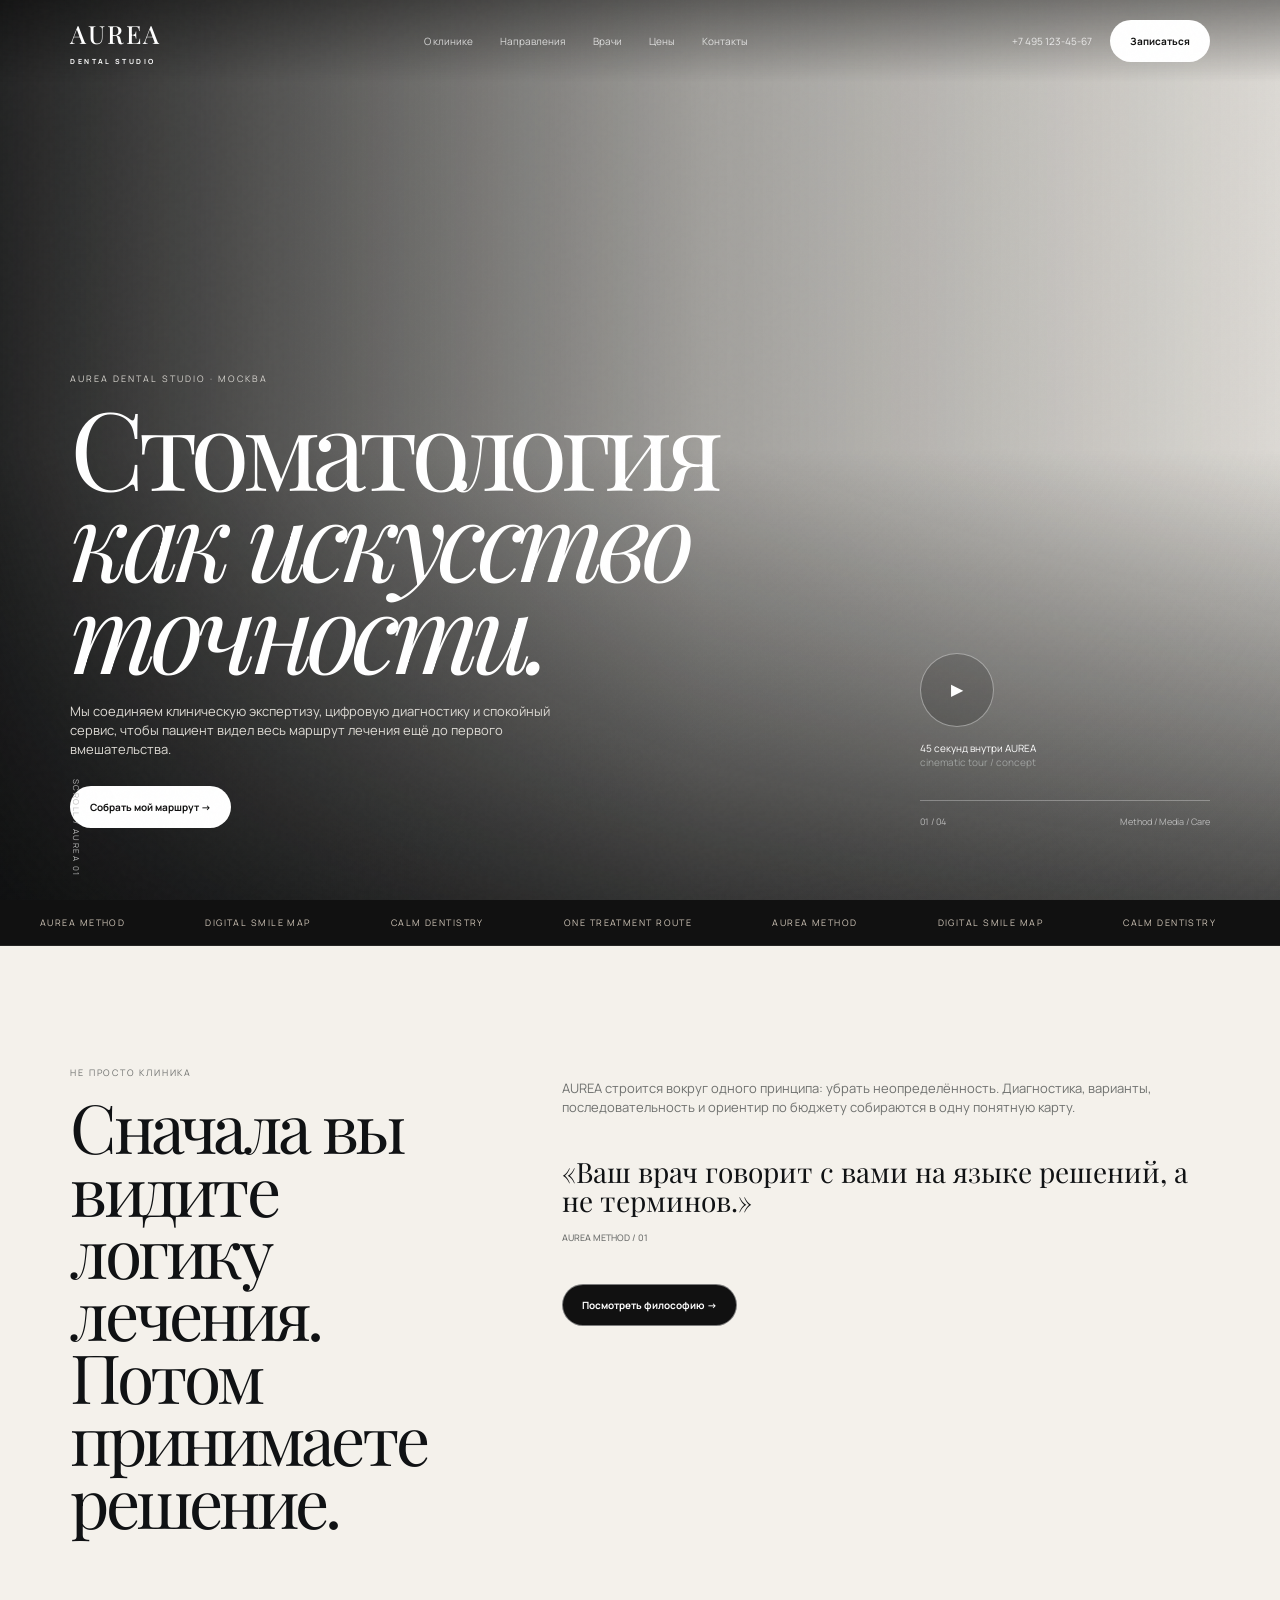
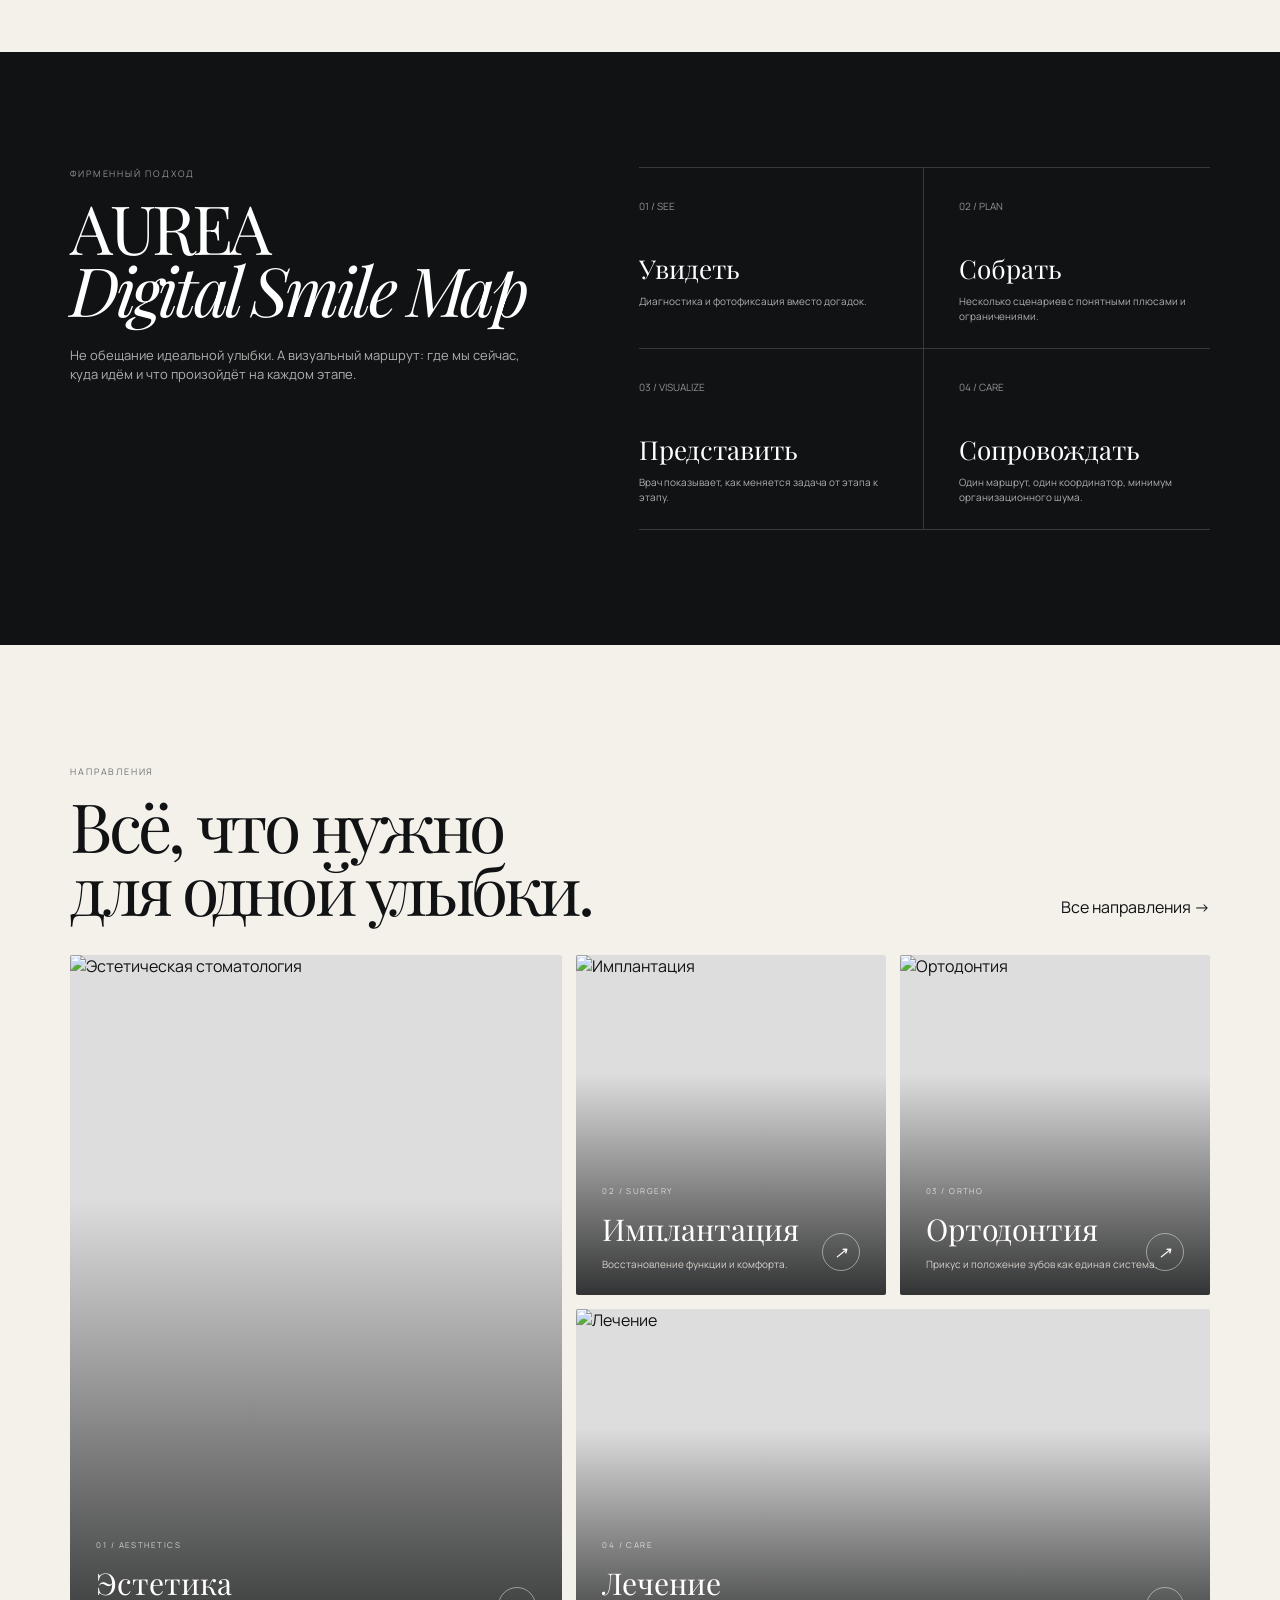
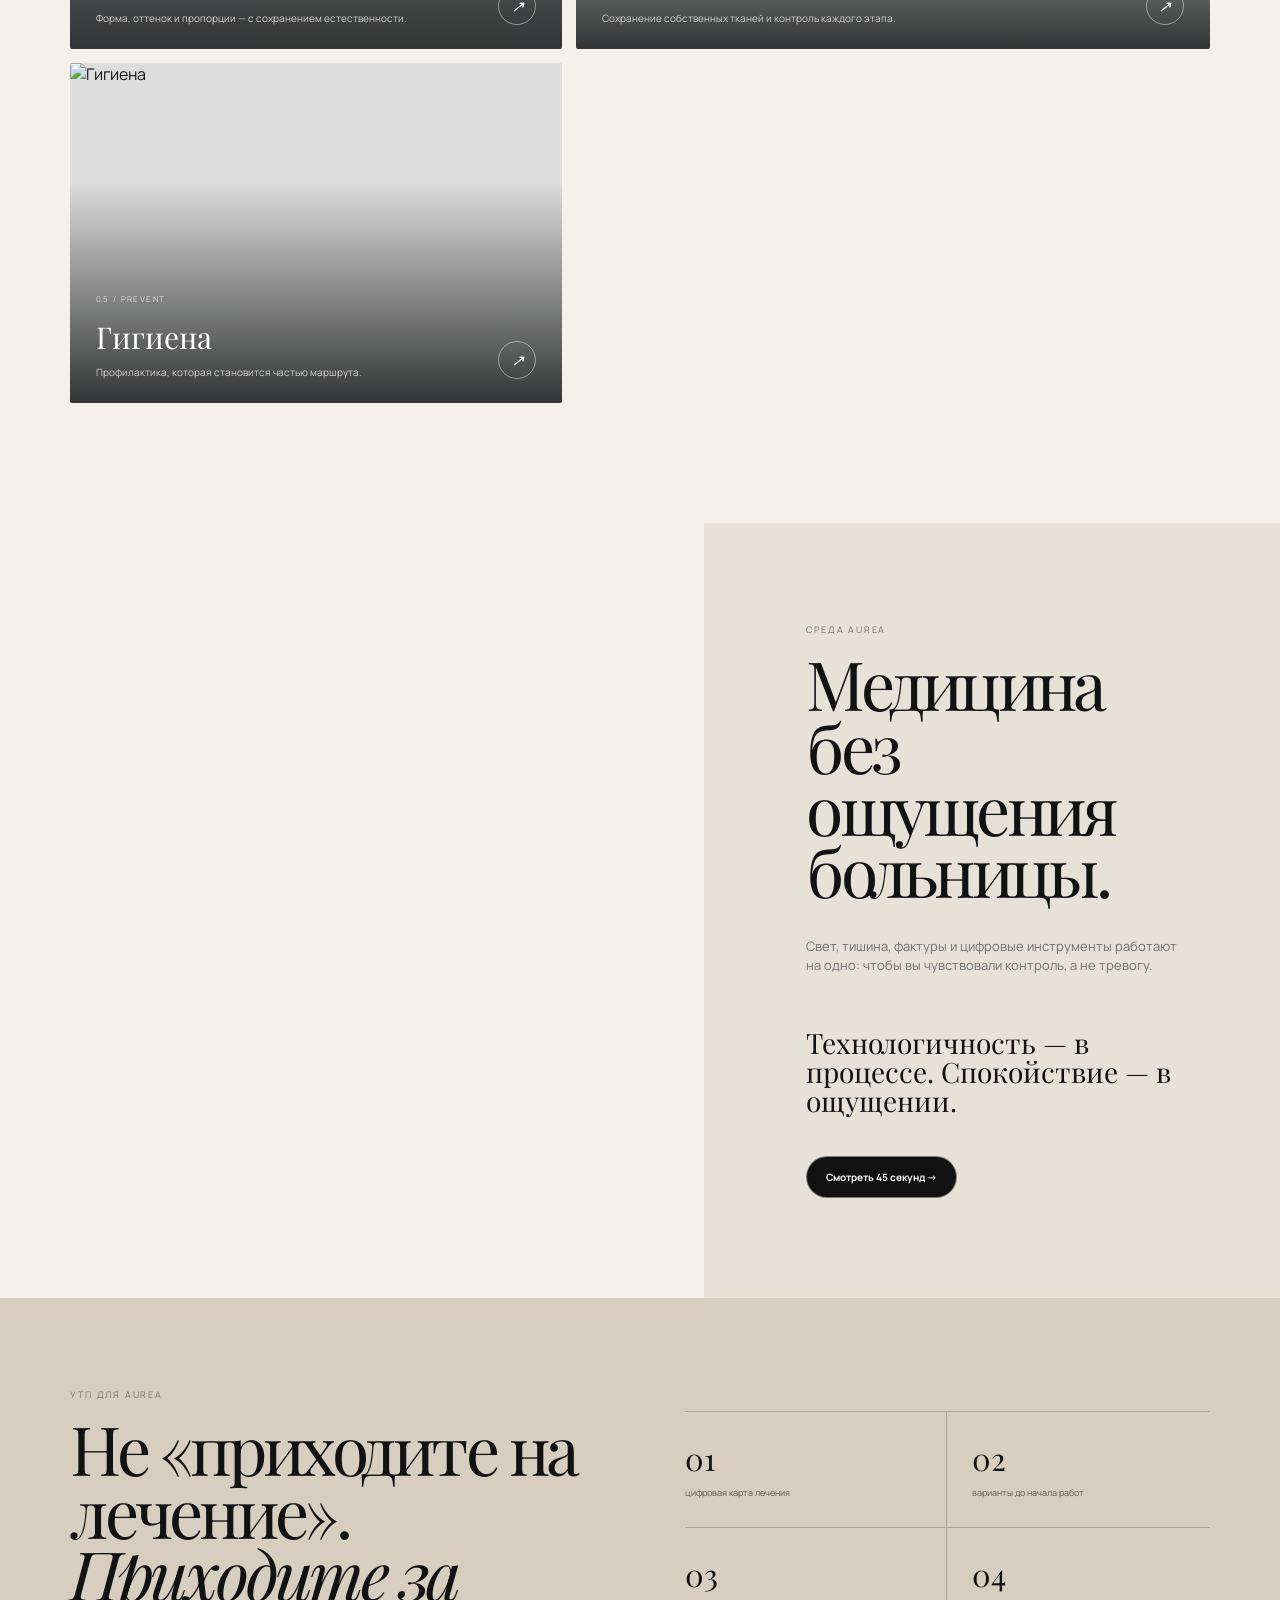
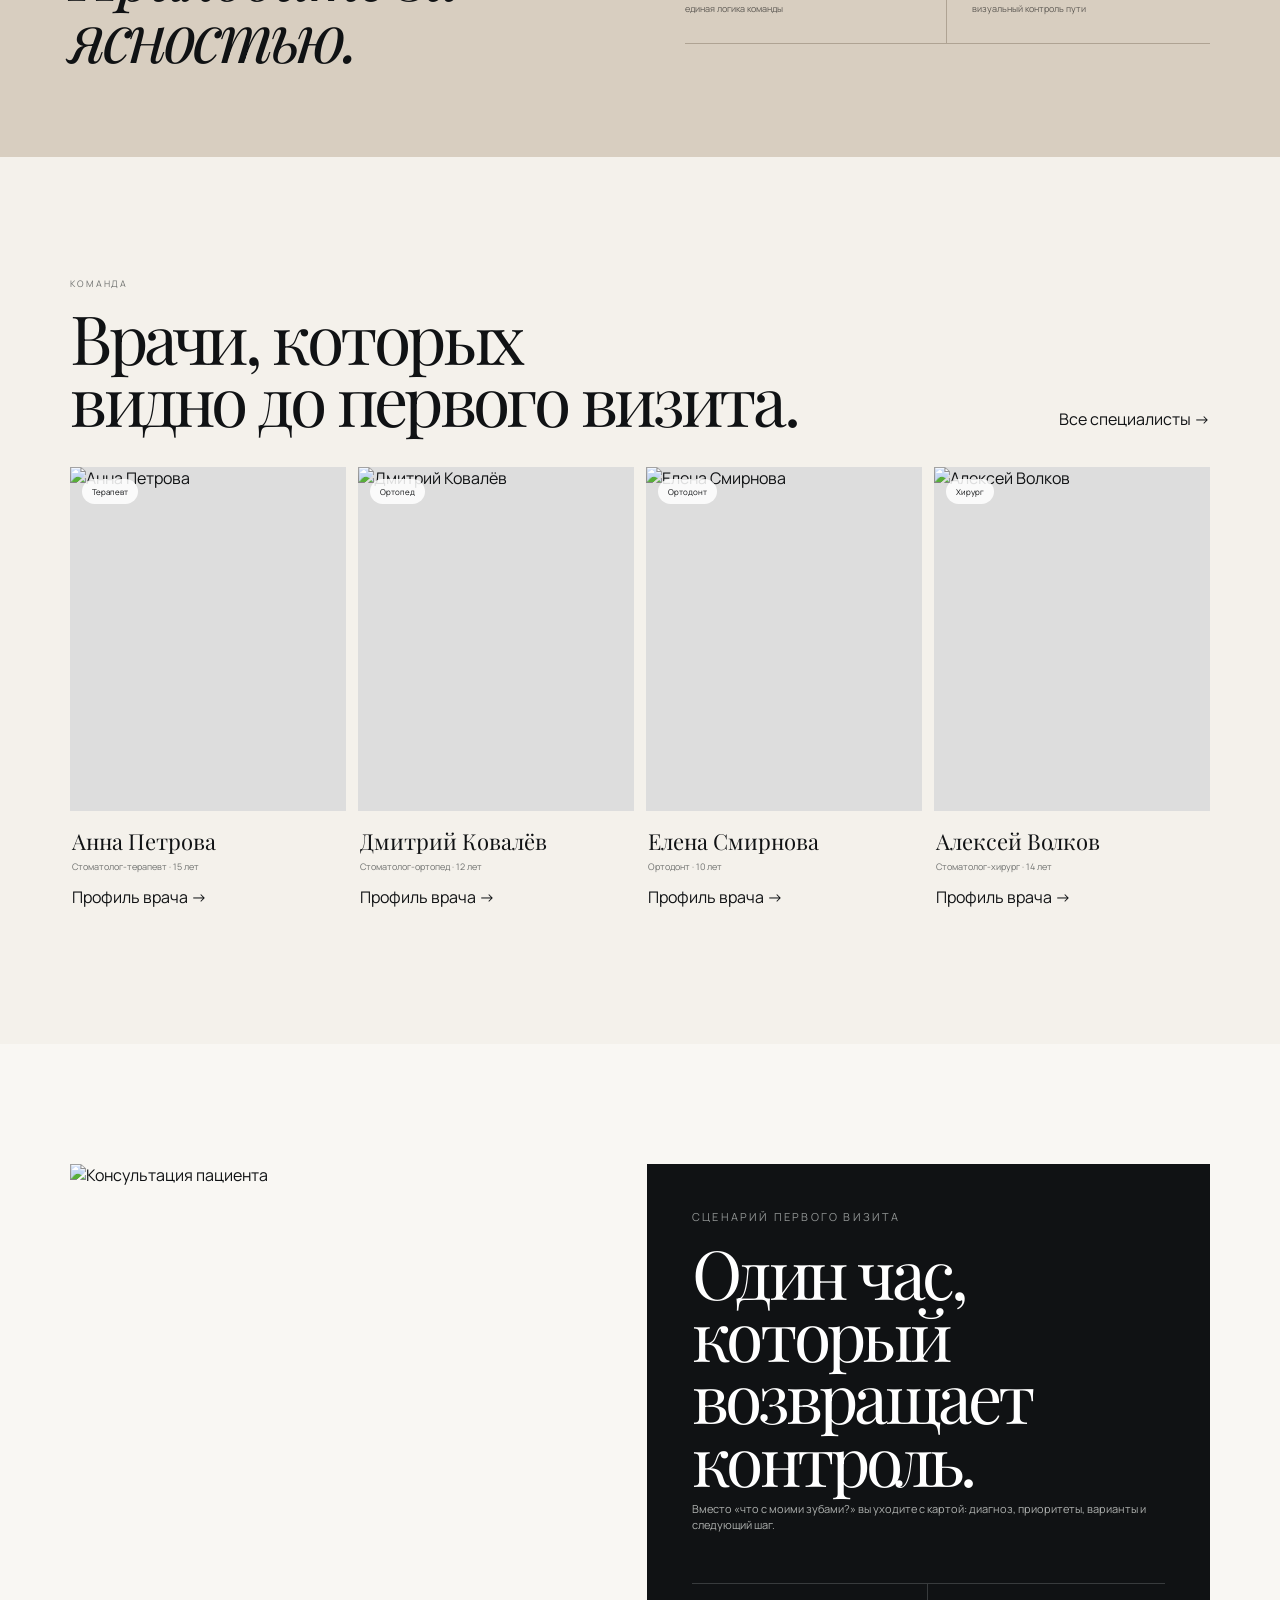
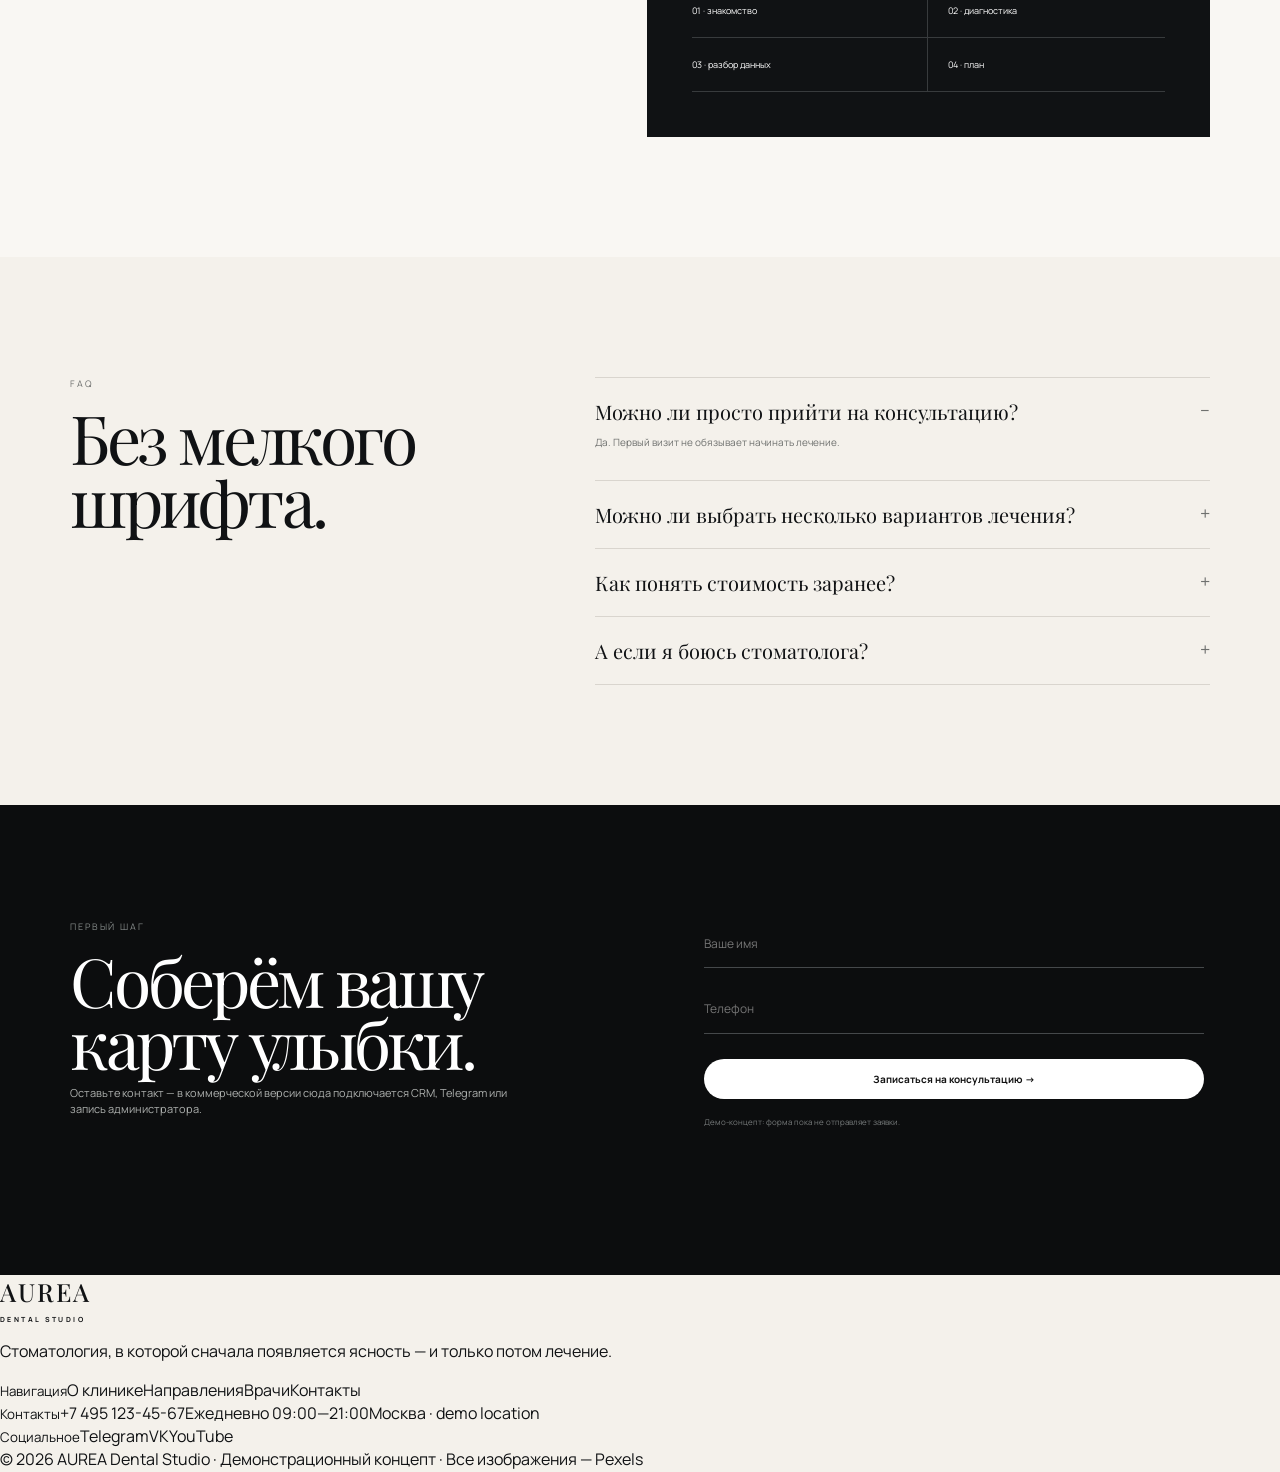
==== commit ac787cfc: "Add files via upload" ====
--- a/index.html
+++ b/index.html
@@ -1,99 +1,10 @@
-<!doctype html>
-<html lang="ru">
-<head>
-<meta charset="utf-8">
-<meta name="viewport" content="width=device-width,initial-scale=1,viewport-fit=cover">
-<meta name="theme-color" content="#f4f0e8">
-<meta name="description" content="AUREA — современная премиальная стоматология в Москве.">
-<title>AUREA — стоматология без лишнего</title>
-<link rel="preload" as="image" href="assets/hero.jpg"><link rel="stylesheet" href="styles.css">
-<link rel="stylesheet" href="responsive-media.css"></head>
-<body class="aurea-v7">
-<header class="site-header" id="top">
-  <a class="brand" href="index.html#top">AUREA<span>DENTAL CLINIC</span></a>
-  <nav class="nav">
-    <a href="about.html">О клинике</a><a href="services.html">Направления</a><a href="doctors.html">Врачи</a><a href="services.html#prices">Цены</a><a href="about.html#faq">FAQ</a><a href="contacts.html">Контакты</a>
-  </nav>
-  <div class="head-right"><div><a href="tel:+74951234567">+7 (495) 123-45-67</a><small>Ежедневно 09:00 — 21:00</small></div><a class="pill dark" href="contacts.html#booking">Записаться</a><button class="burger" aria-label="Меню">☰</button></div>
-</header>
-
-<main>
-<section class="hero">
-  <div class="hero-media">
-    <div class="hero-slide active"><img loading="lazy" src="assets/hero.jpg" srcset="assets/hero-480w.webp 480w, assets/hero-768w.webp 768w, assets/hero-1200w.webp 1200w, assets/hero-1600w.webp 1600w, assets/hero-1920w.webp 1920w" sizes="100vw" alt="Интерьер AUREA" fetchpriority="high"></div>
-    <div class="hero-slide"><img loading="lazy" src="assets/hero-2.jpg" srcset="assets/hero-2-480w.webp 480w, assets/hero-2-768w.webp 768w, assets/hero-2-1200w.webp 1200w, assets/hero-2-1600w.webp 1600w, assets/hero-2-1920w.webp 1920w" sizes="100vw" alt="Интерьер AUREA"></div>
-    <div class="hero-slide"><img loading="lazy" src="assets/hero-3.jpg" srcset="assets/hero-3-480w.webp 480w, assets/hero-3-768w.webp 768w, assets/hero-3-1200w.webp 1200w, assets/hero-3-1600w.webp 1600w, assets/hero-3-1920w.webp 1920w" sizes="100vw" alt="Интерьер AUREA"></div>
-  </div>
-  <div class="hero-shade"></div>
-  <div class="hero-copy">
-    <p class="kicker">Премиальная стоматология в Москве</p>
-    <h1 class="hero-title">СТОМАТОЛОГИЯ<br><i>БЕЗ ЛИШНЕГО.</i></h1>
-    <p>Современное лечение, понятный план и внимательное отношение к каждому пациенту.</p>
-    <a class="pill light" href="contacts.html#booking">Записаться на консультацию <b>→</b></a>
-    <div class="hero-meta"><span>⌖ Москва, Пресненская набережная, 12</span><span>◷ Работаем ежедневно 09:00 — 21:00</span></div>
-  </div>
-  <button class="video-button"><span>▶</span><b>Посмотрите нашу<br>клинику за 1 минуту</b></button>
-  <div class="slider-control"><button id="prev" aria-label="Предыдущий слайд">←</button><span id="counter">01 / 03</span><button id="next" aria-label="Следующий слайд">→</button></div>
-</section>
-
-<section class="stats">
-  <div><strong>15+</strong><span>лет практики</span></div><div><strong>12 000+</strong><span>пациентов</span></div><div><strong>24</strong><span>врача и специалиста</span></div><div><strong>1 день</strong><span>до первичной диагностики*</span></div>
-</section>
-
-<section class="intro section" id="about">
-  <div class="intro-copy"><p class="kicker">Почему выбирают AUREA</p><h2>Мы не начинаем лечение, пока вы не понимаете, зачем оно нужно.</h2><p>На первой встрече врач проводит диагностику, объясняет состояние зубов и предлагает варианты лечения. Вы понимаете, что происходит, сколько этапов потребуется и из чего складывается стоимость.</p><a class="under" href="about.html">О клинике →</a></div>
-  <div class="benefits">
-    <article><span>01</span><h3>Диагностика<br>в один визит</h3><p>Современное оборудование и точные данные о здоровье.</p><b>→</b></article>
-    <article><span>02</span><h3>План<br>лечения</h3><p>Несколько вариантов решения с пояснением каждого этапа.</p><b>→</b></article>
-    <article><span>03</span><h3>Стоимость<br>фиксируется заранее</h3><p>Вы знаете, сколько будет стоить лечение до начала работ.</p><b>→</b></article>
-    <article><span>04</span><h3>Врач объясняет<br>каждый этап</h3><p>Без сложных терминов, на понятном языке.</p><b>→</b></article>
-  </div>
-</section>
-
-<section class="services section" id="services">
-  <div class="section-head"><div><p class="kicker">Наши направления</p><h2>Комплексный подход к здоровью<br>вашей улыбки</h2></div><a class="under" href="services.html">Все направления →</a></div>
-  <div class="service-grid">
-    <article><picture class="responsive-picture"><source type="image/webp" srcset="assets/service-1-480w.webp 480w, assets/service-1.jpg 720w" sizes="(max-width: 600px) 100vw, (max-width: 1200px) 50vw, 25vw"><img loading="lazy" alt="Имплантация" src="assets/service-1.jpg" srcset="assets/service-1-480w.webp 480w, assets/service-1.jpg 720w" sizes="(max-width: 600px) 100vw, (max-width: 1200px) 50vw, 25vw"> loading="lazy"></picture><div><h3>Имплантация</h3><p>Восстановление зубов с индивидуальным планом лечения.</p><a href="service-implantation.html">→</a></div></article>
-    <article><picture class="responsive-picture"><source type="image/webp" srcset="assets/service-2-480w.webp 480w, assets/service-2.jpg 720w" sizes="(max-width: 600px) 100vw, (max-width: 1200px) 50vw, 25vw"><img loading="lazy" alt="Эстетическая стоматология" src="assets/service-2.jpg" srcset="assets/service-2-480w.webp 480w, assets/service-2.jpg 720w" sizes="(max-width: 600px) 100vw, (max-width: 1200px) 50vw, 25vw"> loading="lazy"></picture><div><h3>Эстетическая стоматология</h3><p>Виниры, реставрации и работа над естественной улыбкой.</p><a href="service-aesthetics.html">→</a></div></article>
-    <article><picture class="responsive-picture"><source type="image/webp" srcset="assets/service-3-480w.webp 480w, assets/service-3.jpg 720w" sizes="(max-width: 600px) 100vw, (max-width: 1200px) 50vw, 25vw"><img loading="lazy" alt="Ортодонтия" src="assets/service-3.jpg" srcset="assets/service-3-480w.webp 480w, assets/service-3.jpg 720w" sizes="(max-width: 600px) 100vw, (max-width: 1200px) 50vw, 25vw"> loading="lazy"></picture><div><h3>Ортодонтия</h3><p>Исправление положения зубов и прикуса.</p><a href="service-orthodontics.html">→</a></div></article>
-    <article><picture class="responsive-picture"><source type="image/webp" srcset="assets/service-4-480w.webp 480w, assets/service-4.jpg 720w" sizes="(max-width: 600px) 100vw, (max-width: 1200px) 50vw, 25vw"><img loading="lazy" alt="Лечение" src="assets/service-4.jpg" srcset="assets/service-4-480w.webp 480w, assets/service-4.jpg 720w" sizes="(max-width: 600px) 100vw, (max-width: 1200px) 50vw, 25vw"> loading="lazy"></picture><div><h3>Лечение</h3><p>Терапия зубов и сохранение собственной улыбки.</p><a href="service-treatment.html">→</a></div></article>
-    <article><picture class="responsive-picture"><source type="image/webp" srcset="assets/service-5-480w.webp 480w, assets/service-5.jpg 720w" sizes="(max-width: 600px) 100vw, (max-width: 1200px) 50vw, 25vw"><img loading="lazy" alt="Гигиена" src="assets/service-5.jpg" srcset="assets/service-5-480w.webp 480w, assets/service-5.jpg 720w" sizes="(max-width: 600px) 100vw, (max-width: 1200px) 50vw, 25vw"> loading="lazy"></picture><div><h3>Гигиена</h3><p>Профессиональная профилактика и уход.</p><a href="service-hygiene.html">→</a></div></article>
-  </div>
-</section>
-
-<section class="micro-cta"><div><span>01</span><b>Диагностика</b></div><div><span>02</span><b>План лечения</b></div><div><span>03</span><b>Прозрачная стоимость</b></div><div><span>04</span><b>Результат</b></div></section>
-
-<section class="philosophy">
-  <div class="philo-image"></div><div class="philo-copy"><p class="kicker">Наш подход</p><h2>Хорошая стоматология — это когда вам не приходится быть стоматологом.</h2><p>Мы объясняем сложное простым языком, отвечаем на вопросы и заранее обсуждаем каждый этап лечения.</p><button class="round-play">▶</button><span>Посмотреть видео<br>о клинике</span></div>
-</section>
-
-<section class="doctors section" id="doctors">
-  <div class="section-head"><div><p class="kicker">Наша команда</p><h2>Профессионалы,<br>которым доверяют</h2></div><a class="under" href="doctors.html">Все врачи →</a></div>
-  <div class="doctor-grid">
-    <article class="doctor"><div class="doctor-img"><picture class="responsive-picture"><source type="image/webp" srcset="assets/doctor-anna-480w.webp 480w, assets/doctor-anna.jpg 600w" sizes="(max-width: 600px) 100vw, (max-width: 1200px) 50vw, 25vw"><img loading="lazy" alt="Анна Петрова" src="assets/doctor-anna.jpg" srcset="assets/doctor-anna-480w.webp 480w, assets/doctor-anna.jpg 600w" sizes="(max-width: 600px) 100vw, (max-width: 1200px) 50vw, 25vw"> loading="lazy"></picture><div class="speech">«Люблю случаи, где сначала кажется, что зуб уже невозможно сохранить.»</div></div><div class="doctor-info"><div><h3>Анна Петрова</h3><p>Стоматолог-терапевт</p><small>15 лет практики</small></div><a href="doctor-anna.html">Подробнее →</a></div></article>
-    <article class="doctor"><div class="doctor-img"><picture class="responsive-picture"><source type="image/webp" srcset="assets/doctor-dmitry-480w.webp 480w, assets/doctor-dmitry.jpg 600w" sizes="(max-width: 600px) 100vw, (max-width: 1200px) 50vw, 25vw"><img loading="lazy" alt="Дмитрий Ковалёв" src="assets/doctor-dmitry.jpg" srcset="assets/doctor-dmitry-480w.webp 480w, assets/doctor-dmitry.jpg 600w" sizes="(max-width: 600px) 100vw, (max-width: 1200px) 50vw, 25vw"> loading="lazy"></picture><div class="speech">«Моя задача — сделать сложное лечение понятным ещё до его начала.»</div></div><div class="doctor-info"><div><h3>Дмитрий Ковалёв</h3><p>Стоматолог-ортопед</p><small>12 лет практики</small></div><a href="doctor-dmitry.html">Подробнее →</a></div></article>
-    <article class="doctor"><div class="doctor-img"><picture class="responsive-picture"><source type="image/webp" srcset="assets/doctor-elena-480w.webp 480w, assets/doctor-elena.jpg 600w" sizes="(max-width: 600px) 100vw, (max-width: 1200px) 50vw, 25vw"><img loading="lazy" alt="Елена Смирнова" src="assets/doctor-elena.jpg" srcset="assets/doctor-elena-480w.webp 480w, assets/doctor-elena.jpg 600w" sizes="(max-width: 600px) 100vw, (max-width: 1200px) 50vw, 25vw"> loading="lazy"></picture><div class="speech">«Красивый результат начинается с точной диагностики и доверия.»</div></div><div class="doctor-info"><div><h3>Елена Смирнова</h3><p>Ортодонт</p><small>10 лет практики</small></div><a href="doctor-elena.html">Подробнее →</a></div></article>
-    <article class="doctor"><div class="doctor-img"><picture class="responsive-picture"><source type="image/webp" srcset="assets/doctor-alexey-480w.webp 480w, assets/doctor-alexey.jpg 600w" sizes="(max-width: 600px) 100vw, (max-width: 1200px) 50vw, 25vw"><img loading="lazy" alt="Алексей Волков" src="assets/doctor-alexey.jpg" srcset="assets/doctor-alexey-480w.webp 480w, assets/doctor-alexey.jpg 600w" sizes="(max-width: 600px) 100vw, (max-width: 1200px) 50vw, 25vw"> loading="lazy"></picture><div class="speech">«В хирургии особенно важно, чтобы пациент понимал каждый этап.»</div></div><div class="doctor-info"><div><h3>Алексей Волков</h3><p>Стоматолог-хирург</p><small>14 лет практики</small></div><a href="doctor-alexey.html">Подробнее →</a></div></article>
-  </div>
-</section>
-
-<section class="visit">
-  <div class="visit-image"></div>
-  <div class="visit-copy"><p class="kicker">Как проходит первый визит</p><h2>Ваш первый визит — без неожиданностей.</h2><div class="timeline"><span><b>01</b>Знакомимся</span><span><b>02</b>Проводим диагностику</span><span><b>03</b>Обсуждаем состояние</span><span><b>04</b>Составляем варианты лечения</span><span><b>05</b>Вы принимаете решение</span></div><p class="note">Никаких обязательств начинать лечение в первый день.</p><a class="pill dark" href="contacts.html#booking">Подробнее о процессе →</a></div>
-</section>
-
-<section class="lower section" id="prices">
-  <div class="prices"><p class="kicker">Цены</p><h2>Понимайте стоимость лечения до его начала</h2><p>Прозрачная стоимость без скрытых платежей.</p><ul><li>Консультация стоматолога <b>от 2 500 ₽</b></li><li>Профессиональная гигиена <b>от 6 000 ₽</b></li><li>Лечение кариеса <b>от 8 000 ₽</b></li><li>Имплантация <b>от 45 000 ₽</b></li></ul><a class="pill dark" href="contacts.html#booking">Записаться на консультацию →</a></div>
-  <div class="reviews"><p class="kicker">Отзывы пациентов</p><h2>Реальные истории, но простые слова.</h2><blockquote>«Очень понравилось отношение: врач объяснил всё спокойно, без навязывания. Впервые я действительно понимала, что и зачем делаю.»</blockquote><cite>Мария К., пациентка AUREA</cite></div>
-  <div class="faq" id="faq"><p class="kicker">FAQ</p><h2>Частые вопросы</h2><details><summary>Как проходит консультация?</summary><p>Диагностика, обсуждение состояния и вариантов лечения.</p></details><details><summary>Больно ли лечить зубы?</summary><p>Метод обезболивания подбирается врачом индивидуально.</p></details><details><summary>Сколько длится лечение?</summary><p>Срок зависит от диагноза и выбранного плана.</p></details><details><summary>Как подготовиться к приёму?</summary><p>Специальная подготовка обычно не требуется.</p></details></div>
-</section>
-
-<section class="booking" id="booking"><div><p class="kicker">Первый шаг</p><h2>Запишитесь<br>на консультацию</h2><p>Оставьте заявку, и мы подберём удобное время для визита.</p></div><form id="form"><input required name="name" placeholder="Ваше имя"><input required name="phone" placeholder="+7 (___) ___-__-__"><button class="pill light" type="submit">Записаться →</button><small>Демо-проект: форма не отправляет данные.</small><output></output></form></section>
-</main>
-
-<footer id="contacts"><div><a class="brand white" href="index.html#top">AUREA<span>DENTAL CLINIC</span></a></div><div>⌖ Москва, Пресненская набережная, 12<br><a href="tel:+74951234567">+7 (495) 123-45-67</a></div><div>Ежедневно 09:00 — 21:00<br>info@aurea-clinic.ru</div><div>Instagram · Telegram · VK · YouTube</div></footer>
-<div class="legal">© 2026 AUREA Dental Clinic. Демонстрационный проект · Политика конфиденциальности</div>
-<script src="script.js"></script>
-<script src="form-production.js" defer></script>
-</body>
-</html>+<!doctype html><html lang="ru"><head><meta charset="utf-8"><meta name="viewport" content="width=device-width,initial-scale=1"><meta name="theme-color" content="#0c0d0e"><meta name="description" content="None"><meta property="og:title" content="AUREA — стоматология как искусство точности."><meta property="og:description" content="None"><title>AUREA — стоматология как искусство точности.</title><link rel="preconnect" href="https://fonts.googleapis.com"><link rel="preconnect" href="https://fonts.gstatic.com" crossorigin><link href="https://fonts.googleapis.com/css2?family=DM+Sans:wght@400;500;600;700&family=Manrope:wght@400;500;600;700&family=Playfair+Display:ital,wght@0,400;0,500;1,400&display=swap" rel="stylesheet"><link rel="stylesheet" href="styles.css"></head><body><header class="site-header"><a class="brand" href="index.html"><b>AUREA</b><span>DENTAL STUDIO</span></a><nav><a href="about.html">О клинике</a><a href="services.html">Направления</a><a href="doctors.html">Врачи</a><a href="services.html#prices">Цены</a><a href="contacts.html">Контакты</a></nav><div class="header-actions"><a class="header-phone" href="tel:+74951234567">+7 495 123-45-67</a><a class="btn btn-dark" href="contacts.html#booking">Записаться</a><button class="menu-toggle" aria-label="Открыть меню">☰</button></div></header><main><section class="hero"><div class="hero-bg" style="background-image:url('https://images.pexels.com/photos/30902075/pexels-photo-30902075.jpeg?cs=srgb&dl=pexels-duy-tan-d-i-h-c-842966226-30902075.jpg&fm=jpg')"></div><div class="scroll-note">Scroll / AUREA 01</div><div class="hero-content"><div><p class="eyebrow">AUREA Dental Studio · Москва</p><h1>Стоматология<br><em>как искусство точности.</em></h1><p class="hero-lead">Мы соединяем клиническую экспертизу, цифровую диагностику и спокойный сервис, чтобы пациент видел весь маршрут лечения ещё до первого вмешательства.</p><a class="btn btn-dark" href="contacts.html#booking">Собрать мой маршрут →</a></div><div class="hero-side"><button class="hero-media-btn" data-film aria-label="Открыть фильм о клинике">▶</button><div class="hero-media-label">45 секунд внутри AUREA<br><span style="color:#9ea19f">cinematic tour / concept</span></div><div class="hero-index"><span>01 / 04</span><span>Method / Media / Care</span></div></div></div></section><div class="ticker"><div class="ticker-track"><span>AUREA METHOD</span><span>Digital Smile Map</span><span>Calm Dentistry</span><span>One treatment route</span><span>AUREA METHOD</span><span>Digital Smile Map</span><span>Calm Dentistry</span><span>One treatment route</span></div></div>
+<section class="section reveal"><div class="split"><div><p class="kicker">Не просто клиника</p><h2 class="display">Сначала вы видите логику лечения. Потом принимаете решение.</h2></div><div><p class="lead">AUREA строится вокруг одного принципа: убрать неопределённость. Диагностика, варианты, последовательность и ориентир по бюджету собираются в одну понятную карту.</p><div class="quote">«Ваш врач говорит с вами на языке решений, а не терминов.»<small>AUREA METHOD / 01</small></div><a class="btn btn-outline" style="background:#111;color:#fff" href="about.html">Посмотреть философию →</a></div></div></section>
+<section class="method"><div class="method-inner"><div class="method-grid"><div><p class="kicker" style="color:#929695">Фирменный подход</p><h2 class="display">AUREA<br><em>Digital Smile Map</em></h2><p class="lead" style="margin-top:25px;color:#aeb1af">Не обещание идеальной улыбки. А визуальный маршрут: где мы сейчас, куда идём и что произойдёт на каждом этапе.</p></div><div class="method-steps"><article class="method-step reveal"><span>01 / SEE</span><h3>Увидеть</h3><p>Диагностика и фотофиксация вместо догадок.</p></article><article class="method-step reveal"><span>02 / PLAN</span><h3>Собрать</h3><p>Несколько сценариев с понятными плюсами и ограничениями.</p></article><article class="method-step reveal"><span>03 / VISUALIZE</span><h3>Представить</h3><p>Врач показывает, как меняется задача от этапа к этапу.</p></article><article class="method-step reveal"><span>04 / CARE</span><h3>Сопровождать</h3><p>Один маршрут, один координатор, минимум организационного шума.</p></article></div></div></div></section>
+<section class="services section"><div class="services-intro"><div><p class="kicker">Направления</p><h2 class="display">Всё, что нужно<br>для одной улыбки.</h2></div><a class="under" href="services.html">Все направления →</a></div><div class="service-grid"><a class="service-card reveal" href="service-aesthetics.html"><img src="https://images.pexels.com/photos/4269369/pexels-photo-4269369.jpeg?cs=srgb&dl=pexels-cedric-fauntleroy-4269369.jpg&fm=jpg" alt="Эстетическая стоматология"><div class="service-card-content"><span>01 / AESTHETICS</span><h3>Эстетика</h3><p>Форма, оттенок и пропорции — с сохранением естественности.</p><i class="arrow">↗</i></div></a><a class="service-card reveal" href="service-implantation.html"><img src="https://images.pexels.com/photos/5355896/pexels-photo-5355896.jpeg?cs=srgb&dl=pexels-tima-miroshnichenko-5355896.jpg&fm=jpg" alt="Имплантация"><div class="service-card-content"><span>02 / SURGERY</span><h3>Имплантация</h3><p>Восстановление функции и комфорта.</p><i class="arrow">↗</i></div></a><a class="service-card reveal" href="service-orthodontics.html"><img src="https://images.pexels.com/photos/3881238/pexels-photo-3881238.jpeg?cs=srgb&dl=pexels-olly-3881238.jpg&fm=jpg" alt="Ортодонтия"><div class="service-card-content"><span>03 / ORTHO</span><h3>Ортодонтия</h3><p>Прикус и положение зубов как единая система.</p><i class="arrow">↗</i></div></a><a class="service-card reveal" href="service-treatment.html"><img src="https://images.pexels.com/photos/18523995/pexels-photo-18523995.jpeg?cs=srgb&dl=pexels-holoshuriken-18523995.jpg&fm=jpg" alt="Лечение"><div class="service-card-content"><span>04 / CARE</span><h3>Лечение</h3><p>Сохранение собственных тканей и контроль каждого этапа.</p><i class="arrow">↗</i></div></a><a class="service-card reveal" href="service-hygiene.html"><img src="https://images.pexels.com/photos/5622232/pexels-photo-5622232.jpeg?cs=srgb&dl=pexels-gustavo-fring-5622232.jpg&fm=jpg" alt="Гигиена"><div class="service-card-content"><span>05 / PREVENT</span><h3>Гигиена</h3><p>Профилактика, которая становится частью маршрута.</p><i class="arrow">↗</i></div></a></div></section>
+<section class="visual-section reveal"><div class="visual-image" style="background-image:url('https://images.pexels.com/photos/30902075/pexels-photo-30902075.jpeg?cs=srgb&dl=pexels-duy-tan-d-i-h-c-842966226-30902075.jpg&fm=jpg');background-position:center 45%"></div><div class="visual-copy"><p class="kicker">Среда AUREA</p><h2 class="display">Медицина без ощущения больницы.</h2><p class="lead">Свет, тишина, фактуры и цифровые инструменты работают на одно: чтобы вы чувствовали контроль, а не тревогу.</p><div class="quote">Технологичность — в процессе. Спокойствие — в ощущении.</div><button class="btn btn-outline" style="background:#111;color:#fff;width:max-content" data-film>Смотреть 45 секунд →</button></div></section>
+<section class="usp-band reveal"><div><p class="kicker">УТП для AUREA</p><h2 class="display">Не «приходите на лечение».<br><em>Приходите за ясностью.</em></h2></div><div class="usp-metric"><div><strong>01</strong><span>цифровая карта лечения</span></div><div><strong>02</strong><span>варианты до начала работ</span></div><div><strong>03</strong><span>единая логика команды</span></div><div><strong>04</strong><span>визуальный контроль пути</span></div></div></section>
+<section class="section reveal"><div class="services-intro"><div><p class="kicker">Команда</p><h2 class="display">Врачи, которых<br>видно до первого визита.</h2></div><a class="under" href="doctors.html">Все специалисты →</a></div><div class="doctors-grid"><a class="doctor-card" href="doctor-anna.html"><div class="doctor-photo"><img src="https://images.pexels.com/photos/37458354/pexels-photo-37458354.jpeg?cs=srgb&dl=pexels-emily-gaibor-2161401886-37458354.jpg&fm=jpg" alt="Анна Петрова"><span class="doctor-tag">Терапевт</span></div><div class="doctor-copy"><h3>Анна Петрова</h3><p>Стоматолог-терапевт · 15 лет</p><span>Профиль врача →</span></div></a><a class="doctor-card" href="doctor-dmitry.html"><div class="doctor-photo"><img src="https://images.pexels.com/photos/37458044/pexels-photo-37458044.jpeg?cs=srgb&dl=pexels-emily-gaibor-2161401886-37458044.jpg&fm=jpg" alt="Дмитрий Ковалёв"><span class="doctor-tag">Ортопед</span></div><div class="doctor-copy"><h3>Дмитрий Ковалёв</h3><p>Стоматолог-ортопед · 12 лет</p><span>Профиль врача →</span></div></a><a class="doctor-card" href="doctor-elena.html"><div class="doctor-photo"><img src="https://images.pexels.com/photos/14235194/pexels-photo-14235194.jpeg?cs=srgb&dl=pexels-filipgrobgaard-14235194.jpg&fm=jpg" alt="Елена Смирнова"><span class="doctor-tag">Ортодонт</span></div><div class="doctor-copy"><h3>Елена Смирнова</h3><p>Ортодонт · 10 лет</p><span>Профиль врача →</span></div></a><a class="doctor-card" href="doctor-alexey.html"><div class="doctor-photo"><img src="https://images.pexels.com/photos/37458046/pexels-photo-37458046.jpeg?cs=srgb&dl=pexels-emily-gaibor-2161401886-37458046.jpg&fm=jpg" alt="Алексей Волков"><span class="doctor-tag">Хирург</span></div><div class="doctor-copy"><h3>Алексей Волков</h3><p>Стоматолог-хирург · 14 лет</p><span>Профиль врача →</span></div></a></div></section>
+<section class="case-section"><div class="section"><div class="case-grid"><div class="case-panel"><img src="https://images.pexels.com/photos/4269369/pexels-photo-4269369.jpeg?cs=srgb&dl=pexels-cedric-fauntleroy-4269369.jpg&fm=jpg" alt="Консультация пациента"></div><div class="case-panel dark"><p class="kicker" style="color:#909493">Сценарий первого визита</p><h2 class="display">Один час,<br>который возвращает контроль.</h2><p>Вместо «что с моими зубами?» вы уходите с картой: диагноз, приоритеты, варианты и следующий шаг.</p><div class="case-points"><div>01 · знакомство</div><div>02 · диагностика</div><div>03 · разбор данных</div><div>04 · план</div></div></div></div></div></section>
+<section class="faq-grid section reveal"><div><p class="kicker">FAQ</p><h2 class="display">Без мелкого шрифта.</h2></div><div class="faq-list"><details open><summary>Можно ли просто прийти на консультацию?</summary><p>Да. Первый визит не обязывает начинать лечение.</p></details><details><summary>Можно ли выбрать несколько вариантов лечения?</summary><p>В концепции AUREA врач показывает варианты и объясняет их различия.</p></details><details><summary>Как понять стоимость заранее?</summary><p>После диагностики собирается план с этапами и ориентиром по стоимости.</p></details><details><summary>А если я боюсь стоматолога?</summary><p>Сервис и темп визита можно адаптировать под пациента; важнее всего ощущение контроля.</p></details></div></section>
+<section class="booking"><div><p class="kicker" style="color:#858a89">Первый шаг</p><h2 class="display">Соберём вашу<br>карту улыбки.</h2><p>Оставьте контакт — в коммерческой версии сюда подключается CRM, Telegram или запись администратора.</p></div><form id="form"><input required name="name" placeholder="Ваше имя"><input required name="phone" placeholder="Телефон"><button class="btn btn-dark" type="submit">Записаться на консультацию →</button><small>Демо-концепт: форма пока не отправляет заявки.</small><output tabindex="-1"></output></form></section></main><footer><div class="footer-brand"><a class="brand light-brand" href="index.html"><b>AUREA</b><span>DENTAL STUDIO</span></a><p>Стоматология, в которой сначала появляется ясность — и только потом лечение.</p></div><div><small>Навигация</small><a href="about.html">О клинике</a><a href="services.html">Направления</a><a href="doctors.html">Врачи</a><a href="contacts.html">Контакты</a></div><div><small>Контакты</small><a href="tel:+74951234567">+7 495 123-45-67</a><span>Ежедневно 09:00—21:00</span><span>Москва · demo location</span></div><div><small>Социальное</small><a href="#">Telegram</a><a href="#">VK</a><a href="#">YouTube</a></div></footer><div class="legal">© 2026 AUREA Dental Studio · Демонстрационный концепт · Все изображения — Pexels</div><div class="film-modal" id="filmModal" aria-hidden="true"><div class="film-backdrop" data-film-close></div><div class="film-window"><button class="film-close" data-film-close>×</button><div class="film-stage"><div class="film-frame is-active" style="background-image:url('https://images.pexels.com/photos/30902075/pexels-photo-30902075.jpeg?cs=srgb&dl=pexels-duy-tan-d-i-h-c-842966226-30902075.jpg&fm=jpg')"></div><div class="film-frame" style="background-image:url('https://images.pexels.com/photos/5355703/pexels-photo-5355703.jpeg?cs=srgb&dl=pexels-tima-miroshnichenko-5355703.jpg&fm=jpg')"></div><div class="film-frame" style="background-image:url('https://images.pexels.com/photos/4269369/pexels-photo-4269369.jpeg?cs=srgb&dl=pexels-cedric-fauntleroy-4269369.jpg&fm=jpg')"></div><div class="film-frame" style="background-image:url('https://images.pexels.com/photos/6812520/pexels-photo-6812520.jpeg?cs=srgb&dl=pexels-pavel-danilyuk-6812520.jpg&fm=jpg')"></div></div><div class="film-caption"><span>AUREA / 45 SEC.</span><strong>Тишина, точность, внимание.</strong><small>Концепт cinematic tour — вместо обычного рекламного видео.</small></div><div class="film-progress"><i></i></div></div></div><script src="script.js"></script></body></html>
--- a/styles.css
+++ b/styles.css
@@ -1,105 +1,6 @@
-@import url('https://fonts.googleapis.com/css2?family=DM+Sans:wght@400;500;600&family=Playfair+Display:wght@400;500&display=swap');
-:root{--paper:#f5f1e9;--card:#eee9df;--ink:#24221e;--muted:#706b63;--line:#d8d1c5;--dark:#211f1b;--white:#fffdf9}
-*{box-sizing:border-box}html{scroll-behavior:smooth}body{margin:0;background:var(--paper);color:var(--ink);font-family:"DM Sans",sans-serif;line-height:1.45}a{text-decoration:none;color:inherit}button,input{font:inherit}.site-header{height:74px;padding:0 6.7vw;display:flex;align-items:center;gap:30px;position:sticky;top:0;z-index:30;background:rgba(245,241,233,.92);backdrop-filter:blur(14px);border-bottom:1px solid rgba(36,34,30,.07)}.brand{font:500 27px/1 "Playfair Display";letter-spacing:.09em;display:flex;flex-direction:column}.brand span{font:500 7px "DM Sans";letter-spacing:.3em;text-align:center;margin-top:5px}.nav{display:flex;gap:25px;margin:auto;font-size:10px}.nav a{color:#49453f}.head-right{display:flex;align-items:center;gap:22px;font-size:11px}.head-right small{display:block;font-size:8px;color:var(--muted)}.pill{border:1px solid transparent;border-radius:100px;padding:12px 20px;display:inline-flex;align-items:center;justify-content:center;gap:15px;font-size:10px;font-weight:600;cursor:pointer}.pill.dark{background:var(--dark);color:white}.pill.light{background:white;color:var(--ink)}.burger{display:none;border:0;background:none;font-size:20px}.hero{height:min(54vw,690px);min-height:510px;position:relative;overflow:hidden;color:white}.hero-media,.hero-slide,.hero-shade{position:absolute;inset:0}.hero-slide{background-image:var(--bg);background-size:cover;background-position:center;opacity:0;transform:scale(1.02);transition:opacity .8s,transform 1.6s}.hero-slide.active{opacity:1;transform:scale(1)}.hero-shade{background:linear-gradient(90deg,rgba(28,23,18,.72),rgba(28,23,18,.28) 48%,rgba(28,23,18,.08))}.hero-copy{position:relative;z-index:2;width:min(610px,48%);padding:10vw 0 0 10vw}.kicker{text-transform:uppercase;letter-spacing:.13em;font-size:9px;color:var(--muted);margin:0 0 12px}.hero .kicker{color:#eee7dd}.hero h1{font:400 clamp(48px,5.4vw,84px)/.88 "Playfair Display";letter-spacing:-.045em;margin:0 0 24px}.hero h1 i{font-style:normal}.hero-copy>p:not(.kicker){font-size:13px;max-width:430px;color:#eee9e2;margin-bottom:25px}.hero-meta{display:flex;gap:22px;margin-top:24px;font-size:9px;color:#e5ded5}.video-button{position:absolute;right:9%;top:45%;z-index:4;border:0;background:none;color:white;display:flex;gap:11px;align-items:center;text-align:left}.video-button span{width:42px;height:42px;border:1px solid white;border-radius:50%;display:grid;place-items:center;font-size:10px}.video-button b{font-size:9px;font-weight:500}.slider-control{position:absolute;right:7%;bottom:22px;z-index:5;display:flex;gap:13px;align-items:center;font-size:9px}.slider-control button{background:none;border:0;color:white;font-size:17px;cursor:pointer}.stats{display:grid;grid-template-columns:repeat(4,1fr);background:#faf8f3;border-bottom:1px solid var(--line)}.stats div{padding:24px 4vw;text-align:center;border-right:1px solid var(--line)}.stats div:last-child{border:0}.stats strong{display:block;font:400 27px "Playfair Display"}.stats span{font-size:9px;color:var(--muted)}.section{padding:78px 8.2vw}.intro{display:grid;grid-template-columns:.8fr 1.6fr;gap:70px}.intro-copy h2,.section-head h2,.prices h2,.reviews h2,.faq h2{font:400 clamp(32px,3.2vw,48px)/1.02 "Playfair Display";letter-spacing:-.03em;margin:0 0 20px}.intro-copy>p:not(.kicker){font-size:12px;color:var(--muted);max-width:460px}.under{font-size:10px;border-bottom:1px solid currentColor;padding-bottom:4px;display:inline-block;margin-top:18px}.benefits{display:grid;grid-template-columns:repeat(4,1fr);gap:10px}.benefits article{background:var(--card);padding:20px 18px;min-height:220px;display:flex;flex-direction:column;border-radius:5px}.benefits span{font:400 17px "Playfair Display"}.benefits h3{font:400 19px/1.02 "Playfair Display";margin:43px 0 12px}.benefits p{font-size:9px;color:var(--muted);margin:0}.benefits b{margin-top:auto;font-weight:400}.section-head{display:flex;justify-content:space-between;align-items:end;margin-bottom:25px}.service-grid{display:grid;grid-template-columns:repeat(5,1fr);gap:9px}.service-grid article{background:#f9f6f0;border:1px solid var(--line);border-radius:5px;overflow:hidden;transition:transform .3s,box-shadow .3s}.service-grid article:hover{transform:translateY(-5px);box-shadow:0 18px 35px rgba(45,38,30,.09)}.service-grid img{width:100%;height:150px;display:block;object-fit:cover}.service-grid article>div{padding:14px 13px;position:relative;min-height:120px}.service-grid h3{font:400 17px "Playfair Display";margin:0 0 7px}.service-grid p{font-size:9px;color:var(--muted);max-width:170px;margin:0}.service-grid a{position:absolute;right:13px;bottom:12px}.philosophy{display:grid;grid-template-columns:1fr 1fr;background:#e8ded0}.philo-image{min-height:350px;background:url("assets/clinic.jpg") center/cover}.philo-copy{padding:65px 9vw;position:relative}.philo-copy h2{font:400 clamp(34px,3.5vw,52px)/1.02 "Playfair Display";margin:0 0 18px}.philo-copy>p:not(.kicker){font-size:11px;color:#5e584f;max-width:440px}.round-play{border:1px solid var(--ink);width:42px;height:42px;border-radius:50%;background:transparent;margin-top:30px}.philo-copy>span{display:inline-block;font-size:9px;margin-left:8px}.doctor-grid{display:grid;grid-template-columns:repeat(4,1fr);gap:18px}.doctor-img{height:300px;position:relative;overflow:hidden;border-radius:5px;background:#ddd7ce}.doctor-img img{width:100%;height:100%;object-fit:cover;display:block;transition:transform .5s}.doctor:hover img{transform:scale(1.035)}.speech{position:absolute;left:10px;right:10px;bottom:10px;background:rgba(32,29,25,.92);color:white;padding:13px;font:400 13px/1.15 "Playfair Display";transform:translateY(120%);opacity:0;transition:.4s}.doctor:hover .speech{transform:translateY(0);opacity:1}.doctor-info{display:flex;justify-content:space-between;gap:10px;padding:12px 1px}.doctor-info h3{font:400 18px "Playfair Display";margin:0 0 4px}.doctor-info p,.doctor-info small{display:block;font-size:9px;color:var(--muted);margin:0}.doctor-info>a{font-size:9px;align-self:end;border-bottom:1px solid}.visit{display:grid;grid-template-columns:42% 58%;background:#f0ebe3}.visit-image{background:url("assets/clinic.jpg") center/cover;min-height:410px}.visit-copy{padding:60px 8vw}.visit-copy h2{font:400 45px/1 "Playfair Display";margin:0 0 30px}.timeline{display:grid;grid-template-columns:repeat(5,1fr);gap:8px}.timeline span{font-size:9px;border-top:1px solid #cfc6b9;padding-top:10px}.timeline b{display:block;font:400 16px "Playfair Display";margin-bottom:8px}.note{font-size:9px;color:var(--muted);margin:30px 0}.lower{display:grid;grid-template-columns:1.1fr 1fr 1.1fr;gap:35px}.prices,.reviews,.faq{min-width:0}.prices ul{list-style:none;padding:0;margin:20px 0}.prices li{display:flex;justify-content:space-between;border-bottom:1px solid var(--line);padding:9px 0;font-size:9px;color:var(--muted)}.prices b{color:var(--ink);font-weight:500}.reviews blockquote{font:400 19px/1.25 "Playfair Display";margin:35px 0 14px}.reviews cite{font-style:normal;font-size:9px;color:var(--muted)}.faq details{border-top:1px solid var(--line);padding:11px 0}.faq details:last-child{border-bottom:1px solid var(--line)}.faq summary{font-size:10px;cursor:pointer;list-style:none;display:flex;justify-content:space-between}.faq summary::-webkit-details-marker{display:none}.faq summary:after{content:"+"}.faq details[open] summary:after{content:"−"}.faq details p{font-size:9px;color:var(--muted);margin:10px 0}.booking{padding:70px 10vw;background:linear-gradient(90deg,#2a251f,#4a3b2e);color:white;display:grid;grid-template-columns:1fr 1fr;gap:80px}.booking h2{font:400 clamp(44px,5vw,70px)/.9 "Playfair Display";margin:0 0 20px}.booking p:not(.kicker){color:#d4cdc3;font-size:11px;max-width:400px}.booking form{max-width:430px;display:grid;gap:16px;align-content:center}.booking input{border:0;border-bottom:1px solid #84796e;background:none;color:white;padding:12px 0;outline:0}.booking input::placeholder{color:#bcb3aa}.booking small{font-size:8px;color:#a59b91}.booking output{font-size:10px;color:#e7ded4;min-height:16px}footer{background:#171613;color:#d9d1c8;padding:45px 8vw;display:grid;grid-template-columns:1.5fr 1fr 1fr 1fr;gap:30px;font-size:9px}.white{color:white}.legal{background:#171613;border-top:1px solid #37322c;color:#777067;padding:14px 8vw;font-size:8px}@media(max-width:1100px){.nav{gap:14px}.head-right>div{display:none}.service-grid{grid-template-columns:repeat(3,1fr)}.service-grid article:nth-child(4),.service-grid article:nth-child(5){grid-column:span 1}.intro{grid-template-columns:1fr}.doctor-grid{grid-template-columns:repeat(2,1fr)}.lower{grid-template-columns:1fr 1fr}.faq{grid-column:1/-1}}@media(max-width:760px){.site-header{height:65px;padding:0 5vw}.nav{display:none;position:absolute;top:65px;left:0;right:0;background:var(--paper);padding:22px 7vw;flex-direction:column;gap:18px}.nav.open{display:flex}.burger{display:block}.head-right{margin-left:auto}.head-right .pill{display:none}.hero{height:650px}.hero-copy{width:90%;padding:80px 7vw 0}.hero h1{font-size:50px}.hero-meta{flex-direction:column;gap:5px}.video-button{top:auto;bottom:75px;right:7%}.stats{grid-template-columns:1fr 1fr}.stats div{padding:17px 3vw}.benefits{grid-template-columns:1fr 1fr}.service-grid{grid-template-columns:1fr 1fr}.service-grid img{height:135px}.philosophy{grid-template-columns:1fr}.philo-image{min-height:270px}.doctor-grid{grid-template-columns:1fr 1fr}.doctor-img{height:260px}.visit{grid-template-columns:1fr}.visit-image{min-height:270px}.timeline{grid-template-columns:repeat(5,1fr)}.lower{grid-template-columns:1fr}.booking{grid-template-columns:1fr;gap:30px;padding:55px 7vw}footer{grid-template-columns:1fr 1fr;padding:40px 7vw}}@media(max-width:480px){.benefits,.service-grid,.doctor-grid{grid-template-columns:1fr}.doctor-img{height:360px}.hero{height:690px}.hero-copy{padding-top:65px}.hero h1{font-size:47px}.timeline{grid-template-columns:1fr 1fr}.timeline span:last-child{grid-column:1/-1}}
 
-/* AUREA v4 refinements */
-html{scroll-padding-top:76px}
-body{overflow-x:hidden}
-.hero{aspect-ratio:16/9;height:auto;min-height:0;max-height:760px;background:#2b2823}
-.hero-media{background:#d9d2c8}
-.hero-slide{background-repeat:no-repeat;background-color:#d9d2c8;transform:none;will-change:opacity}
-.hero-slide.active{transform:none}
-.hero-copy{padding-top:clamp(55px,8.5vw,125px)}
-.hero-title{max-width:760px}
-.hero-copy>p:not(.kicker){max-width:470px}
-.hero-shade{background:linear-gradient(90deg,rgba(27,24,20,.78) 0%,rgba(27,24,20,.38) 45%,rgba(27,24,20,.05) 78%)}
-.stats{position:relative;z-index:2}
-.service-grid article{display:flex;flex-direction:column}
-.service-grid img{aspect-ratio:16/9;height:auto;object-fit:cover;object-position:center}
-.service-grid article>div{flex:1}
-.philo-image,.visit-image{aspect-ratio:16/9;min-height:0}
-.doctor-img{aspect-ratio:4/5;height:auto}
-.doctor-img img{object-position:center top}
-.section,.intro,.services,.doctors,.lower{content-visibility:auto;contain-intrinsic-size:700px}
-.reveal-ready{opacity:0;transform:translateY(24px);transition:opacity .65s ease,transform .65s ease}
-.reveal-ready.revealed{opacity:1;transform:none}
-.service-grid article,.benefits article,.doctor{will-change:transform}
-.service-grid article:focus-within,.doctor:focus-within{outline:2px solid rgba(36,34,30,.35);outline-offset:4px}
-.under:hover{opacity:.55}
-.pill{transition:transform .25s ease,opacity .25s ease,background .25s ease}
-.pill:hover{transform:translateY(-2px);opacity:.94}
-.site-header{transition:box-shadow .25s ease}
-.site-header.scrolled{box-shadow:0 8px 30px rgba(30,25,20,.06)}
-@media(max-width:760px){
-  .hero{aspect-ratio:auto;height:calc(100svh - 65px);min-height:610px;max-height:none}
-  .hero-slide{background-position:center center}
-  .hero-shade{background:linear-gradient(180deg,rgba(27,24,20,.35),rgba(27,24,20,.72) 80%)}
-  .hero-copy{padding-top:15vh}
-  .service-grid img{aspect-ratio:16/9}
-  .philo-image,.visit-image{aspect-ratio:16/9}
-}
-@media(prefers-reduced-motion:reduce){
-  *,*:before,*:after{scroll-behavior:auto!important;transition:none!important;animation:none!important}
-}
-
-.micro-cta{display:grid;grid-template-columns:repeat(4,1fr);background:#ded5c8;border-top:1px solid var(--line);border-bottom:1px solid var(--line)}
-.micro-cta div{padding:18px 8vw;display:flex;gap:14px;align-items:center;border-right:1px solid rgba(36,34,30,.12)}
-.micro-cta div:last-child{border:0}
-.micro-cta span{font:400 16px "Playfair Display";opacity:.6}
-.micro-cta b{font-size:9px;font-weight:500}
-@media(max-width:760px){.micro-cta{grid-template-columns:1fr 1fr}.micro-cta div{padding:14px 5vw}.micro-cta div:nth-child(2){border-right:0}.micro-cta div:nth-child(-n+2){border-bottom:1px solid rgba(36,34,30,.12)}}
-
-.nav a.active{opacity:1;color:var(--ink);position:relative}
-.nav a.active:after{content:"";position:absolute;left:0;right:0;bottom:-7px;height:1px;background:currentColor}
-
-/* AUREA v6 — premium art direction */
-:root{--paper:#f4f0e8;--card:#ebe5da;--ink:#201e1a;--muted:#746e64;--line:#d5cec1;--dark:#181714;--accent:#9a8b78}
-::selection{background:#201e1a;color:#fffdf9}
-body{font-size:15px;letter-spacing:-.01em}
-.site-header{height:78px;padding:0 6.5vw;border-bottom-color:rgba(32,30,26,.09);transition:background .35s,box-shadow .35s,transform .35s}
-.site-header.scrolled{background:rgba(244,240,232,.86);box-shadow:0 14px 40px rgba(28,24,19,.08)}
-.brand{font-size:29px;letter-spacing:.11em}
-.nav{gap:28px;font-size:10px}
-.nav a{position:relative;padding:5px 0;transition:opacity .25s}
-.nav a:after{bottom:-4px!important;transform:scaleX(0);transform-origin:left;transition:transform .25s}
-.nav a:hover:after,.nav a.active:after{transform:scaleX(1)}
-.head-right{gap:18px}.head-right>a:first-child{transition:opacity .2s}.head-right>a:first-child:hover{opacity:.55}
-.pill{padding:13px 22px;font-size:9px;letter-spacing:.02em;transition:transform .3s cubic-bezier(.2,.8,.2,1),box-shadow .3s,background .3s}
-.pill.dark:hover{box-shadow:0 12px 25px rgba(24,23,20,.18)}
-.hero{max-height:none;min-height:0;aspect-ratio:16/8.7;background:#26231f}
-.hero-slide{transition:opacity .9s cubic-bezier(.2,.7,.2,1),filter .9s}.hero-slide.active{filter:saturate(.88) contrast(.98)}
-.hero-copy{padding-top:clamp(70px,10vw,145px);width:min(700px,58%)}
-.hero .kicker{font-size:8px;letter-spacing:.2em}
-.hero h1{font-size:clamp(58px,6.2vw,105px);letter-spacing:-.06em;margin-bottom:28px}
-.hero-copy>p:not(.kicker){font-size:12px;line-height:1.65;color:#eee7de}
-.hero-meta{font-size:8px;letter-spacing:.03em}
-.hero .pill{margin-top:2px}.video-button{opacity:.86;transition:opacity .25s,transform .3s}.video-button:hover{opacity:1;transform:translateY(-2px)}
-.video-button span{transition:background .25s,color .25s}.video-button:hover span{background:#fff;color:#211f1b}
-.slider-control{right:6.5vw;bottom:26px}.slider-control button{width:36px;height:36px;border:1px solid rgba(255,255,255,.45);border-radius:50%;font-size:14px;transition:background .25s,color .25s}.slider-control button:hover{background:#fff;color:#211f1b}
-.stats{background:#f8f5ef}.stats div{padding:27px 3vw}.stats strong{font-size:30px}.stats span{letter-spacing:.04em}
-.section{padding:105px 8vw}.intro{gap:9vw}.intro-copy h2,.section-head h2,.prices h2,.reviews h2,.faq h2{font-size:clamp(36px,3.6vw,58px);line-height:.98}
-.kicker{font-size:8px;letter-spacing:.18em}
-.benefits{gap:1px;background:var(--line);border:1px solid var(--line)}.benefits article{border-radius:0;background:#f5f1e9;padding:24px 20px;min-height:255px;transition:background .3s,transform .3s}.benefits article:hover{background:#e9e1d5;transform:translateY(-4px)}
-.benefits h3{font-size:21px;margin-top:54px}.benefits p{line-height:1.5}
-.service-grid{gap:1px;background:var(--line);border:1px solid var(--line)}.service-grid article{border:0;border-radius:0;background:#f8f5ef;transition:transform .4s,background .3s,box-shadow .4s}.service-grid article:hover{background:#eee7dc;transform:translateY(-7px);box-shadow:0 20px 35px rgba(45,38,30,.12);position:relative;z-index:2}.service-grid img{transition:transform .8s cubic-bezier(.2,.8,.2,1),filter .5s}.service-grid article:hover img{transform:scale(1.045);filter:saturate(.9)}.service-grid article>div{padding:18px 15px 16px;min-height:135px}.service-grid h3{font-size:18px}.service-grid p{line-height:1.5}
-.philosophy{background:#e4dbcf}.philo-image{filter:saturate(.78)}.philo-copy{padding:85px 9vw}.philo-copy h2{font-size:clamp(38px,4vw,62px);letter-spacing:-.04em}.round-play{transition:background .25s,color .25s,transform .25s}.round-play:hover{background:var(--ink);color:#fff;transform:scale(1.06)}
-.doctor-grid{gap:1px;background:var(--line);border:1px solid var(--line)}.doctor{background:#f7f3ec;padding:0 0 2px}.doctor-img{border-radius:0;aspect-ratio:4/5}.doctor-img img{transition:transform .8s cubic-bezier(.2,.8,.2,1),filter .5s}.doctor:hover img{transform:scale(1.045);filter:saturate(.85)}.speech{border-radius:2px;font-size:14px;padding:15px}.doctor-info{padding:17px 15px 13px}.doctor-info h3{font-size:19px}.doctor-info>a{transition:opacity .2s}.doctor-info>a:hover{opacity:.5}
-.visit{background:#e9e1d6}.visit-image{filter:saturate(.75)}.visit-copy{padding:85px 8vw}.visit-copy h2{font-size:clamp(38px,4vw,60px);letter-spacing:-.04em}.timeline{gap:0}.timeline span{padding:13px 12px 0 0}.timeline b{font-size:19px}
-.lower{padding-top:100px;padding-bottom:100px}.reviews blockquote{font-size:22px;line-height:1.2}
-.booking{padding:100px 10vw;background:radial-gradient(circle at 75% 25%,#4a3d30,#211e1a 55%,#171613)}.booking form{gap:22px}.booking input{font-size:13px;padding:14px 0}.booking .pill{width:max-content}
-footer{padding:55px 8vw;line-height:1.7}.legal{padding:15px 8vw}
-
-/* inner pages */
-.page-hero{padding:125px 8vw 85px;background:#ebe5db;min-height:540px}.page-hero h1{font-size:clamp(58px,7.5vw,112px);letter-spacing:-.06em}.page-hero-media{box-shadow:0 25px 60px rgba(44,37,29,.12);filter:saturate(.8)}.inner-section{padding:110px 8vw}.inner-head h2{font-size:clamp(40px,5vw,70px);letter-spacing:-.045em}.detail-card{border:1px solid var(--line);background:#f3eee6;transition:transform .4s,box-shadow .4s}.detail-card:hover{transform:translateY(-6px);box-shadow:0 22px 50px rgba(43,35,27,.1)}.detail-card img{filter:saturate(.82);transition:transform .7s}.detail-card:hover img{transform:scale(1.025)}.detail-copy{padding:34px}.detail-copy h3{font-size:32px}.detail-copy p,.detail-copy li{font-size:11px;line-height:1.7}.process{border-top:1px solid var(--line);border-bottom:1px solid var(--line)}.process article{padding:35px 20px 25px}.process h3{font-size:24px}.doctor-profile{border:1px solid var(--line);transition:transform .4s,box-shadow .4s}.doctor-profile:hover{transform:translateY(-5px);box-shadow:0 20px 45px rgba(43,35,27,.09)}.doctor-profile img{filter:saturate(.82)}.doctor-profile-copy{padding:34px}.doctor-profile-copy h2{font-size:32px}.about-image{filter:saturate(.8)}.principles{border:1px solid var(--line)}.principles article{padding:40px}.principles h3{font-size:27px}.map{filter:saturate(.65);box-shadow:inset 0 0 0 1px rgba(30,27,23,.08)}
-.breadcrumb{padding-top:18px;font-size:8px;letter-spacing:.08em;text-transform:uppercase}
-
-/* smooth page transition */
-body{animation:aureaPageIn .65s ease both}@keyframes aureaPageIn{from{opacity:0;transform:translateY(8px)}to{opacity:1;transform:none}}
-
-@media(max-width:1100px){.hero-copy{width:62%}.service-grid{grid-template-columns:repeat(3,1fr)}.page-hero h1{font-size:clamp(52px,8vw,88px)}}
-@media(max-width:760px){.site-header{height:68px}.nav{top:68px;padding:28px 7vw;box-shadow:0 20px 30px rgba(30,25,20,.08)}.nav a{font-size:13px}.hero{aspect-ratio:auto;height:calc(100svh - 68px);min-height:620px}.hero-copy{width:91%;padding:18vh 7vw 0}.hero h1{font-size:clamp(48px,14vw,70px)}.hero-meta{margin-top:20px}.stats div{padding:21px 2vw}.stats strong{font-size:26px}.section{padding:75px 7vw}.intro{gap:45px}.benefits{grid-template-columns:1fr 1fr}.service-grid{grid-template-columns:1fr 1fr}.philo-copy,.visit-copy{padding:65px 7vw}.booking{padding:75px 7vw}.page-hero{padding:105px 7vw 55px;min-height:0}.inner-section{padding:75px 7vw}.detail-copy{padding:25px}.doctor-profile-copy{padding:25px}}
-@media(max-width:480px){.benefits,.service-grid{grid-template-columns:1fr}.doctor-grid{grid-template-columns:1fr}.doctor-img{aspect-ratio:4/5;height:auto}.hero-copy{padding-top:14vh}.video-button{display:none}.page-hero h1{font-size:55px}.page-hero-media{min-height:220px}.process{grid-template-columns:1fr}.principles{grid-template-columns:1fr}.contact-grid{grid-template-columns:1fr}}
-@media(prefers-reduced-motion:reduce){body{animation:none}.service-grid article,.benefits article,.doctor,.detail-card,.doctor-profile{transition:none!important}}
-.service-grid article,.doctor-profile,.benefits article{will-change:transform,opacity}
-@supports (animation-timeline:view()){.aurea-v6 .service-grid article,.aurea-v6 .doctor-profile{animation:aureaRise linear both;animation-timeline:view();animation-range:entry 0% cover 18%}}
-@keyframes aureaRise{from{opacity:.35;transform:translateY(22px)}to{opacity:1;transform:none}}
+:root{--bg:#f4f1eb;--paper:#fbfaf7;--ink:#101214;--muted:#6f716f;--line:#d9d5ce;--dark:#0c0d0e;--warm:#b9a58b;--serif:"Playfair Display",serif;--sans:"Manrope",sans-serif;--ease:cubic-bezier(.2,.8,.2,1)}
+*{box-sizing:border-box}html{scroll-behavior:smooth}body{margin:0;background:var(--bg);color:var(--ink);font-family:var(--sans);line-height:1.45;overflow-x:hidden}body:before{content:"";position:fixed;inset:0;pointer-events:none;opacity:.025;background-image:url("data:image/svg+xml,%3Csvg viewBox='0 0 180 180' xmlns='http://www.w3.org/2000/svg'%3E%3Cfilter id='n'%3E%3CfeTurbulence type='fractalNoise' baseFrequency='.9' numOctaves='4' stitchTiles='stitch'/%3E%3C/filter%3E%3Crect width='100%25' height='100%25' filter='url(%23n)' opacity='.7'/%3E%3C/svg%3E");z-index:99}a{color:inherit;text-decoration:none}button,input{font:inherit}.site-header{height:82px;padding:0 5.5vw;display:flex;align-items:center;gap:40px;position:fixed;top:0;left:0;right:0;z-index:50;color:white;mix-blend-mode:normal;background:linear-gradient(180deg,rgba(0,0,0,.42),transparent);transition:.5s var(--ease)}.site-header.scrolled{background:rgba(12,13,14,.88);backdrop-filter:blur(18px);height:72px}.brand{display:flex;flex-direction:column;line-height:.9;letter-spacing:.12em}.brand b{font:500 25px var(--serif)}.brand span{font:700 7px var(--sans);letter-spacing:.34em;margin-top:7px}.site-header nav{display:flex;gap:27px;margin:auto;font-size:10px}.site-header nav a{opacity:.76;transition:.25s}.site-header nav a:hover{opacity:1}.header-actions{display:flex;align-items:center;gap:18px;font-size:10px}.header-phone{opacity:.8}.btn{display:inline-flex;align-items:center;justify-content:center;gap:10px;border:1px solid transparent;padding:13px 19px;border-radius:999px;font-size:10px;font-weight:700;transition:.35s var(--ease)}.btn-dark{background:white;color:#111}.btn-dark:hover{transform:translateY(-3px);box-shadow:0 16px 30px rgba(0,0,0,.18)}.btn-outline{border-color:rgba(255,255,255,.45);color:white}.btn-outline:hover{background:white;color:#111}.menu-toggle{display:none;border:0;background:none;color:white;font-size:20px}.hero{min-height:100svh;position:relative;display:grid;align-items:end;color:white;overflow:hidden}.hero-bg{position:absolute;inset:0;background-size:cover;background-position:center;transform:scale(1.04);animation:heroZoom 14s ease-out both}.hero-bg:after{content:"";position:absolute;inset:0;background:linear-gradient(90deg,rgba(6,7,8,.88),rgba(6,7,8,.35) 55%,rgba(6,7,8,.1)),linear-gradient(0deg,rgba(6,7,8,.7),transparent 50%)}@keyframes heroZoom{from{transform:scale(1.08)}to{transform:scale(1)}}.hero-content{position:relative;z-index:2;width:min(1250px,89vw);margin:0 auto;padding:0 0 8vh;display:grid;grid-template-columns:1.25fr .75fr;gap:5vw}.eyebrow{font-size:9px;letter-spacing:.22em;text-transform:uppercase;color:var(--muted);margin:0 0 15px}.hero .eyebrow{color:#d8d5cf}.hero h1{font:400 clamp(58px,8.5vw,128px)/.84 var(--serif);letter-spacing:-.07em;margin:0 0 28px;max-width:900px}.hero h1 em{font-style:italic}.hero-lead{font-size:13px;max-width:500px;color:#dedbd5;margin:0 0 27px}.hero-side{align-self:end;justify-self:end;width:290px}.hero-side p{font-size:11px;color:#d1cec8}.hero-index{display:flex;justify-content:space-between;border-top:1px solid rgba(255,255,255,.3);padding-top:14px;margin-top:30px;font-size:9px;color:#bbb}.hero-media-btn{border:1px solid rgba(255,255,255,.4);background:rgba(0,0,0,.16);color:white;width:74px;height:74px;border-radius:50%;display:grid;place-items:center;cursor:pointer;transition:.35s var(--ease);margin-bottom:14px}.hero-media-btn:hover{transform:scale(1.08);background:white;color:#111}.hero-media-label{font-size:10px}.scroll-note{position:absolute;left:5.5vw;bottom:24px;z-index:3;font-size:8px;letter-spacing:.18em;text-transform:uppercase;color:#bbb;writing-mode:vertical-rl}.ticker{display:flex;overflow:hidden;background:#111;color:white;border-bottom:1px solid #252525}.ticker-track{display:flex;white-space:nowrap;animation:marquee 24s linear infinite;padding:16px 0;font-size:9px;letter-spacing:.16em;text-transform:uppercase}.ticker-track span{margin:0 40px;color:#cfc5b8}@keyframes marquee{to{transform:translateX(-50%)}}.section{width:min(1280px,89vw);margin:auto;padding:120px 0}.split{display:grid;grid-template-columns:.75fr 1.25fr;gap:8vw}.kicker{font-size:9px;letter-spacing:.2em;text-transform:uppercase;color:var(--muted);margin:0 0 16px}.display{font:400 clamp(42px,5.3vw,76px)/.92 var(--serif);letter-spacing:-.055em;margin:0}.lead{font-size:13px;color:var(--muted);max-width:600px}.method{background:#101214;color:white}.method-inner{width:min(1280px,89vw);margin:auto;padding:115px 0}.method-grid{display:grid;grid-template-columns:.9fr 1.1fr;gap:8vw}.method-grid .display{color:white}.method-steps{display:grid;grid-template-columns:1fr 1fr;border-top:1px solid #383b3d}.method-step{padding:25px 0;border-bottom:1px solid #383b3d}.method-step:nth-child(odd){padding-right:35px;border-right:1px solid #383b3d}.method-step:nth-child(even){padding-left:35px}.method-step span{font-size:10px;color:#8f9392}.method-step h3{font:400 26px var(--serif);margin:35px 0 8px}.method-step p{font-size:10px;color:#aeb1af;margin:0}.visual-section{display:grid;grid-template-columns:1.1fr .9fr;min-height:620px}.visual-image{min-height:620px;background-size:cover;background-position:center}.visual-copy{background:#e7e1d8;padding:100px 8vw;display:flex;flex-direction:column;justify-content:center}.visual-copy .display{margin-bottom:22px}.quote{font:400 28px/1.05 var(--serif);margin:40px 0}.quote small{font:500 9px var(--sans);display:block;margin-top:15px;color:var(--muted)}.services-intro{display:flex;justify-content:space-between;align-items:end;margin-bottom:36px}.service-grid{display:grid;grid-template-columns:1.35fr .85fr .85fr;gap:14px}.service-card{position:relative;overflow:hidden;background:#ddd;border-radius:2px;min-height:340px;isolation:isolate}.service-card:first-child{grid-row:span 2;min-height:694px}.service-card:nth-child(4){grid-column:2/4}.service-card img{position:absolute;inset:0;width:100%;height:100%;object-fit:cover;object-position:center;transition:transform 1.1s var(--ease),filter .8s}.service-card:after{content:"";position:absolute;inset:0;background:linear-gradient(180deg,transparent 35%,rgba(8,9,10,.8));z-index:1}.service-card:hover img{transform:scale(1.055);filter:saturate(.88)}.service-card-content{position:absolute;left:26px;right:26px;bottom:24px;z-index:2;color:white}.service-card-content span{font-size:8px;letter-spacing:.18em;opacity:.72}.service-card h3{font:400 30px var(--serif);margin:8px 0}.service-card p{font-size:10px;color:#d5d2cd;max-width:360px;margin:0}.service-card .arrow{position:absolute;right:0;bottom:0;width:38px;height:38px;border:1px solid rgba(255,255,255,.45);border-radius:50%;display:grid;place-items:center}.usp-band{padding:90px 5.5vw;background:#d8cec0;display:grid;grid-template-columns:1fr 1fr;gap:7vw;align-items:center}.usp-band .display{max-width:650px}.usp-metric{display:grid;grid-template-columns:1fr 1fr;border-top:1px solid #afa393}.usp-metric div{padding:25px 0;border-bottom:1px solid #afa393}.usp-metric div:nth-child(odd){padding-right:25px;border-right:1px solid #afa393}.usp-metric div:nth-child(even){padding-left:25px}.usp-metric strong{display:block;font:400 31px var(--serif)}.usp-metric span{font-size:9px;color:#5e5a54}.doctors-grid{display:grid;grid-template-columns:repeat(4,1fr);gap:12px}.doctor-card{min-width:0}.doctor-photo{aspect-ratio:4/5;overflow:hidden;background:#ddd;position:relative}.doctor-photo img{width:100%;height:100%;object-fit:cover;object-position:center;transition:transform 1s var(--ease)}.doctor-card:hover .doctor-photo img{transform:scale(1.045)}.doctor-tag{position:absolute;left:12px;top:12px;background:rgba(255,255,255,.86);padding:7px 10px;font-size:8px;border-radius:999px}.doctor-copy{padding:15px 2px}.doctor-copy h3{font:400 22px var(--serif);margin:0}.doctor-copy p{font-size:9px;color:var(--muted);margin:4px 0 12px}.doctor-copy a{font-size:9px;text-decoration:underline;text-underline-offset:4px}.case-section{background:#f9f7f3}.case-grid{display:grid;grid-template-columns:1fr 1fr;gap:14px}.case-panel{position:relative;overflow:hidden;min-height:480px}.case-panel img{width:100%;height:100%;object-fit:cover;position:absolute;inset:0}.case-panel.dark{background:#101214;color:white;padding:45px}.case-panel.dark .display{color:white}.case-panel.dark p{color:#aeb1af;font-size:11px}.case-points{display:grid;grid-template-columns:1fr 1fr;margin-top:50px;border-top:1px solid #383b3d}.case-points div{padding:20px 0;border-bottom:1px solid #383b3d;font-size:9px}.case-points div:nth-child(odd){border-right:1px solid #383b3d;padding-right:20px}.case-points div:nth-child(even){padding-left:20px}.booking{background:#0c0d0e;color:white;padding:115px 5.5vw;display:grid;grid-template-columns:1fr 1fr;gap:10vw}.booking .display{color:white}.booking p:not(.kicker){font-size:11px;color:#aeb1af;max-width:460px}.booking form{max-width:500px;display:grid;gap:17px;align-content:center}.booking input{background:transparent;border:0;border-bottom:1px solid #45484a;padding:15px 0;color:white;outline:0;font-size:12px}.booking input:focus{border-color:white}.booking button{border:0;cursor:pointer;margin-top:8px}.booking small{font-size:8px;color:#777b7b}.booking output{font-size:9px;min-height:15px}.faq-grid{display:grid;grid-template-columns:.8fr 1.2fr;gap:9vw}.faq-list details{border-top:1px solid var(--line);padding:20px 0}.faq-list details:last-child{border-bottom:1px solid var(--line)}.faq-list summary{list-style:none;cursor:pointer;font:400 20px var(--serif);display:flex;justify-content:space-between}.faq-list summary::-webkit-details-marker{display:none}.faq-list summary:after{content:'+';font:400 18px var(--sans);color:var(--muted)}.faq-list details[open] summary:after{content:'−'}.faq-list p{font-size:10px;color:var(--muted);max-width:650px}.inner-hero{padding:170px 5.5vw 80px;background:#111;color:white;display:grid;grid-template-columns:1fr 1fr;gap:7vw;min-height:720px;align-items:end}.inner-hero .display{color:white;font-size:clamp(60px,8vw,120px)}.inner-hero .lead{color:#aeb1af}.inner-hero-media{height:520px;background-size:cover;background-position:center}.inner-content{width:min(1280px,89vw);margin:auto;padding:110px 0}.inner-two{display:grid;grid-template-columns:.75fr 1.25fr;gap:8vw}.inner-two img{width:100%;aspect-ratio:4/5;object-fit:cover}.process-line{display:grid;grid-template-columns:repeat(4,1fr);border-top:1px solid var(--line);border-bottom:1px solid var(--line);margin-top:70px}.process-line article{padding:28px 22px;border-right:1px solid var(--line)}.process-line article:last-child{border:0}.process-line span{font-size:9px;color:var(--muted)}.process-line h3{font:400 25px var(--serif);margin:30px 0 7px}.process-line p{font-size:9px;color:var(--muted);margin:0}.direction-image{margin:70px 0;aspect-ratio:16/7;overflow:hidden}.direction-image img{width:100%;height:100%;object-fit:cover;object-position:center}.doctors-hero{padding:160px 5.5vw 85px;background:#ded4c6}.doctors-hero .display{max-width:900px}.doctors-list{width:min(1280px,89vw);margin:auto;padding:95px 0}.doctor-editorial{display:grid;grid-template-columns:.8fr 1.2fr;gap:8vw;align-items:center;padding:65px 0;border-bottom:1px solid var(--line)}.doctor-editorial:nth-child(even){grid-template-columns:1.2fr .8fr}.doctor-editorial:nth-child(even) .editorial-photo{order:2}.editorial-photo{aspect-ratio:4/5;overflow:hidden}.editorial-photo img{width:100%;height:100%;object-fit:cover}.doctor-editorial h2{font:400 clamp(42px,5vw,75px) var(--serif);line-height:.92;margin:0}.doctor-editorial p{font-size:12px;color:var(--muted);max-width:520px}.contact-hero{padding:170px 5.5vw 90px;background:#e0d7ca}.contact-grid{width:min(1280px,89vw);margin:auto;display:grid;grid-template-columns:1fr 1fr;gap:70px;padding:100px 0}.contact-card{background:#111;color:white;padding:50px}.contact-card .display{color:white}.contact-card a{display:block;margin:18px 0;font-size:12px}.map-card{min-height:520px;background:linear-gradient(135deg,#cfc8bd,#a9a39a);position:relative;overflow:hidden}.map-card:before{content:"AUREA";position:absolute;font:400 170px var(--serif);color:rgba(255,255,255,.28);left:-30px;top:120px;transform:rotate(-8deg)}.film-modal{position:fixed;inset:0;z-index:100;display:none}.film-modal.open{display:grid;place-items:center}.film-backdrop{position:absolute;inset:0;background:rgba(3,4,5,.88);backdrop-filter:blur(16px)}.film-window{position:relative;width:min(1100px,92vw);aspect-ratio:16/9;background:#08090a;overflow:hidden;box-shadow:0 40px 100px rgba(0,0,0,.45)}.film-close{position:absolute;right:18px;top:14px;z-index:5;border:0;background:rgba(255,255,255,.1);color:white;border-radius:50%;width:38px;height:38px;font-size:22px;cursor:pointer}.film-stage,.film-frame{position:absolute;inset:0}.film-frame{background-size:cover;background-position:center;opacity:0;transform:scale(1.06);transition:opacity 1s var(--ease),transform 5s linear}.film-frame.is-active{opacity:1;transform:scale(1)}.film-stage:after{content:"";position:absolute;inset:0;background:linear-gradient(180deg,rgba(0,0,0,.15),rgba(0,0,0,.7))}.film-caption{position:absolute;z-index:4;left:35px;bottom:35px;color:white;display:flex;flex-direction:column;gap:8px}.film-caption span{font-size:8px;letter-spacing:.22em}.film-caption strong{font:400 34px var(--serif)}.film-caption small{font-size:9px;color:#bbb}.film-progress{position:absolute;z-index:4;left:35px;right:35px;bottom:20px;height:1px;background:rgba(255,255,255,.3)}.film-progress i{display:block;height:100%;width:0;background:white}.reveal{opacity:0;transform:translateY(32px);transition:opacity .9s var(--ease),transform .9s var(--ease)}.reveal.in{opacity:1;transform:none}.hover-lift{transition:transform .45s var(--ease),box-shadow .45s var(--ease)}.hover-lift:hover{transform:translateY(-7px);box-shadow:0 25px 60px rgba(16,18,20,.1)}
+@media(max-width:1000px){.site-header nav{gap:15px}.header-phone{display:none}.hero-content{grid-template-columns:1fr}.hero-side{display:none}.service-grid{grid-template-columns:1fr 1fr}.service-card:first-child{grid-row:span 1;min-height:440px}.service-card:nth-child(4){grid-column:auto}.doctors-grid{grid-template-columns:1fr 1fr}.split,.method-grid,.visual-section,.usp-band,.faq-grid,.inner-hero,.inner-two,.booking,.contact-grid{grid-template-columns:1fr}.visual-copy{padding:80px 7vw}.method-grid{gap:50px}.inner-hero{min-height:0;padding-top:150px}.inner-hero-media{height:480px}.process-line{grid-template-columns:1fr 1fr}.process-line article:nth-child(2){border-right:0}.process-line article:nth-child(-n+2){border-bottom:1px solid var(--line)}.doctor-editorial,.doctor-editorial:nth-child(even){grid-template-columns:1fr;gap:35px}.doctor-editorial:nth-child(even) .editorial-photo{order:0}}
+@media(max-width:700px){.site-header{height:68px;padding:0 5vw}.site-header.scrolled{height:64px}.site-header nav{display:none;position:absolute;top:68px;left:0;right:0;padding:25px 7vw;background:rgba(12,13,14,.97);flex-direction:column;gap:20px}.site-header nav.open{display:flex}.menu-toggle{display:block}.header-actions{margin-left:auto}.header-actions .btn{display:none}.hero-content{width:90vw;padding-bottom:60px}.hero h1{font-size:clamp(55px,15vw,86px)}.hero{min-height:760px}.scroll-note{display:none}.section{padding:85px 7vw}.services-intro{align-items:start;gap:20px;flex-direction:column}.service-grid,.doctors-grid,.case-grid{grid-template-columns:1fr}.service-card,.service-card:first-child{min-height:430px}.usp-band{padding:75px 7vw}.method-inner{padding:80px 7vw}.method-steps{grid-template-columns:1fr}.method-step:nth-child(odd){border-right:0;padding-right:0}.method-step:nth-child(even){padding-left:0}.visual-section{min-height:0}.visual-image{min-height:420px}.booking{padding:80px 7vw}.inner-hero{padding:130px 7vw 55px}.inner-hero-media{height:390px}.direction-image{aspect-ratio:4/3;margin:45px 0}.film-window{aspect-ratio:9/16;width:92vw}.film-caption strong{font-size:25px}.film-caption{left:22px;bottom:30px}.film-progress{left:22px;right:22px}.contact-grid{padding:60px 0}.map-card{min-height:380px}.doctors-hero{padding:135px 7vw 70px}.doctors-list{width:86vw;padding:60px 0}}
+@media(prefers-reduced-motion:reduce){*,*:before,*:after{scroll-behavior:auto!important;animation:none!important;transition:none!important}.reveal{opacity:1;transform:none}}
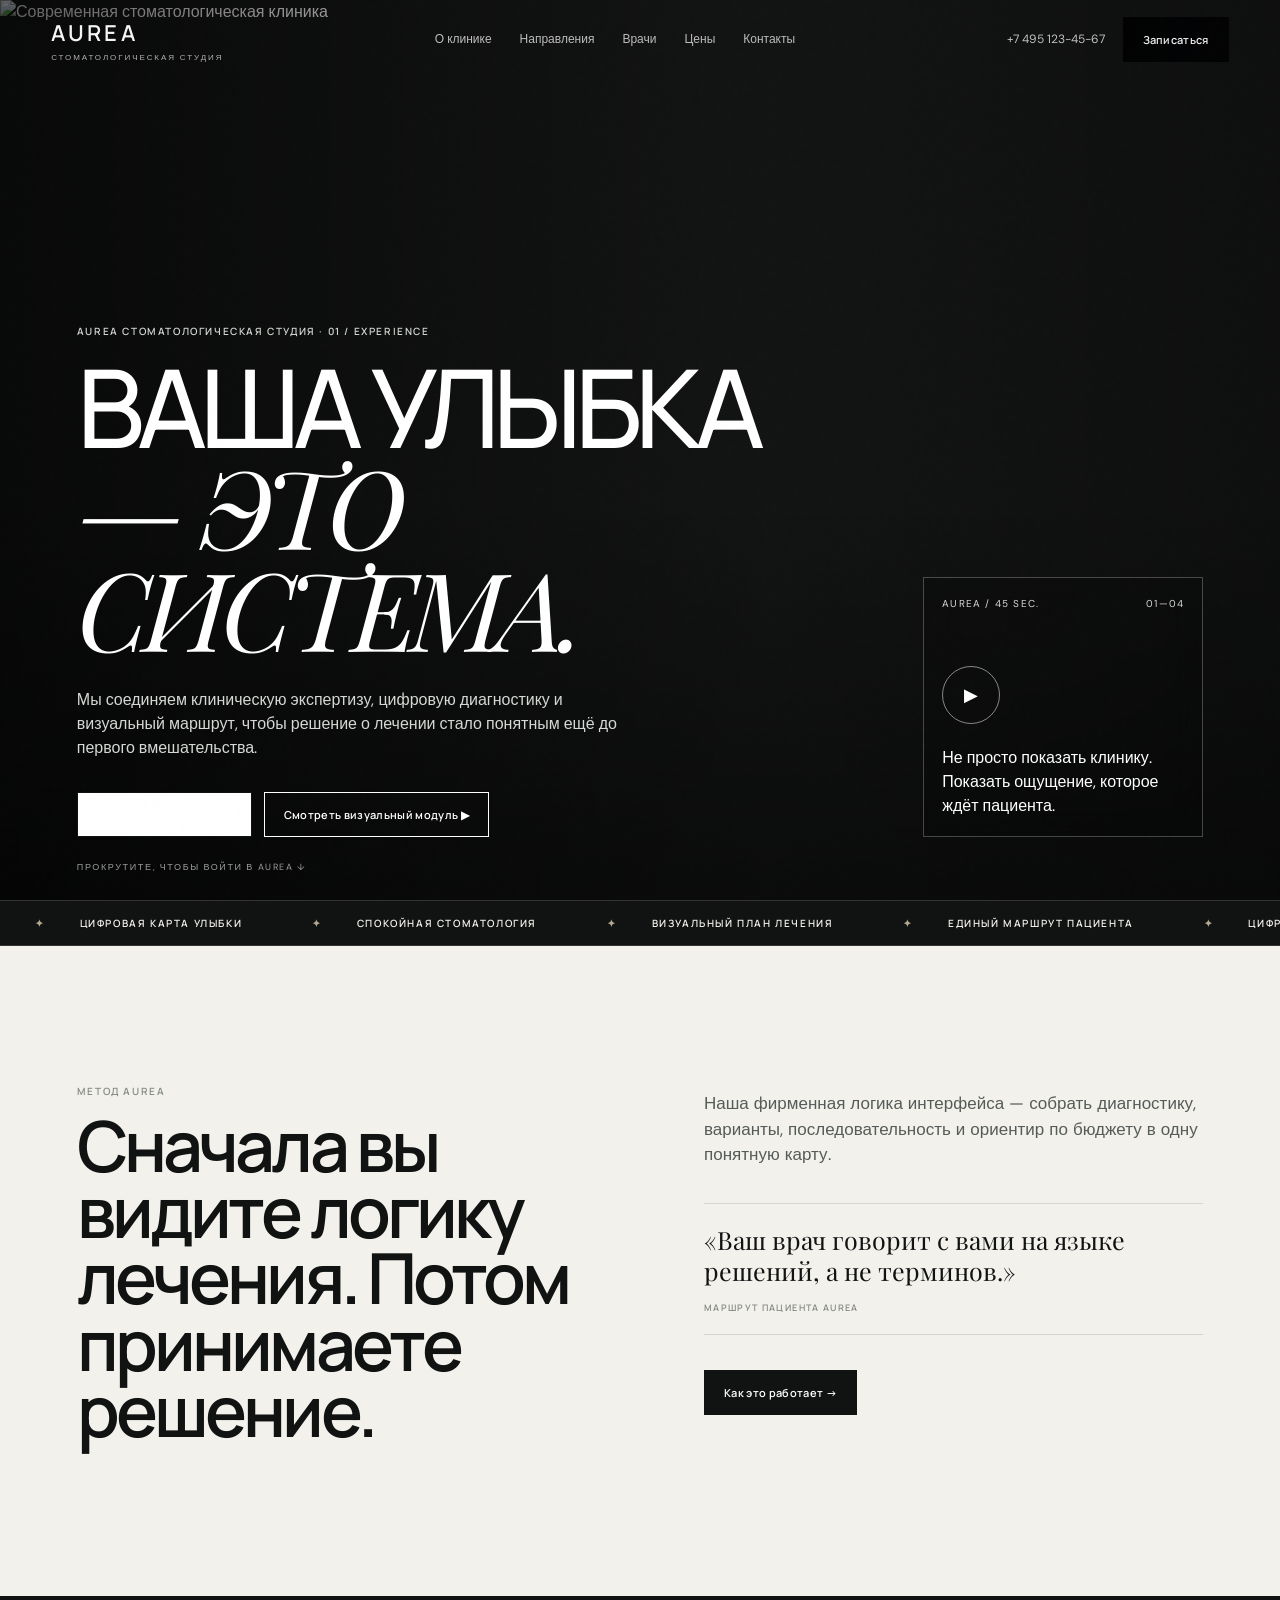
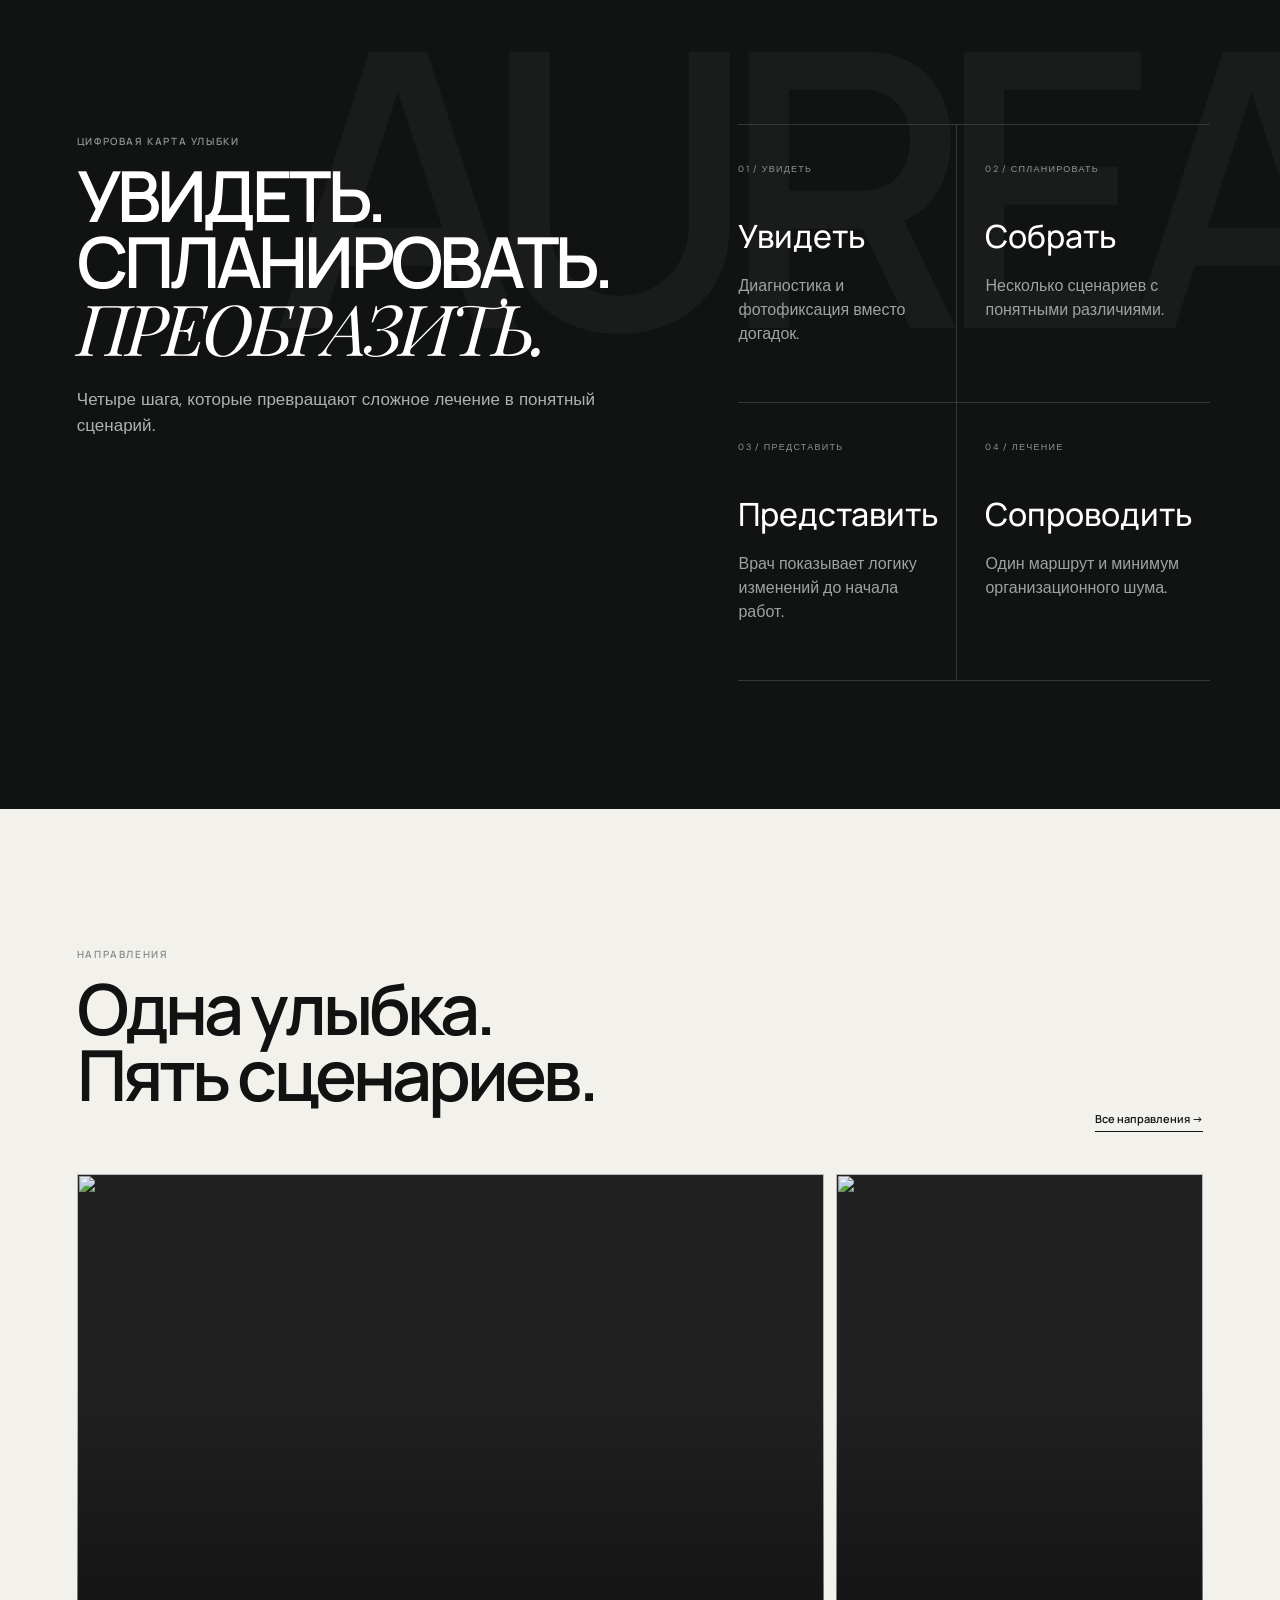
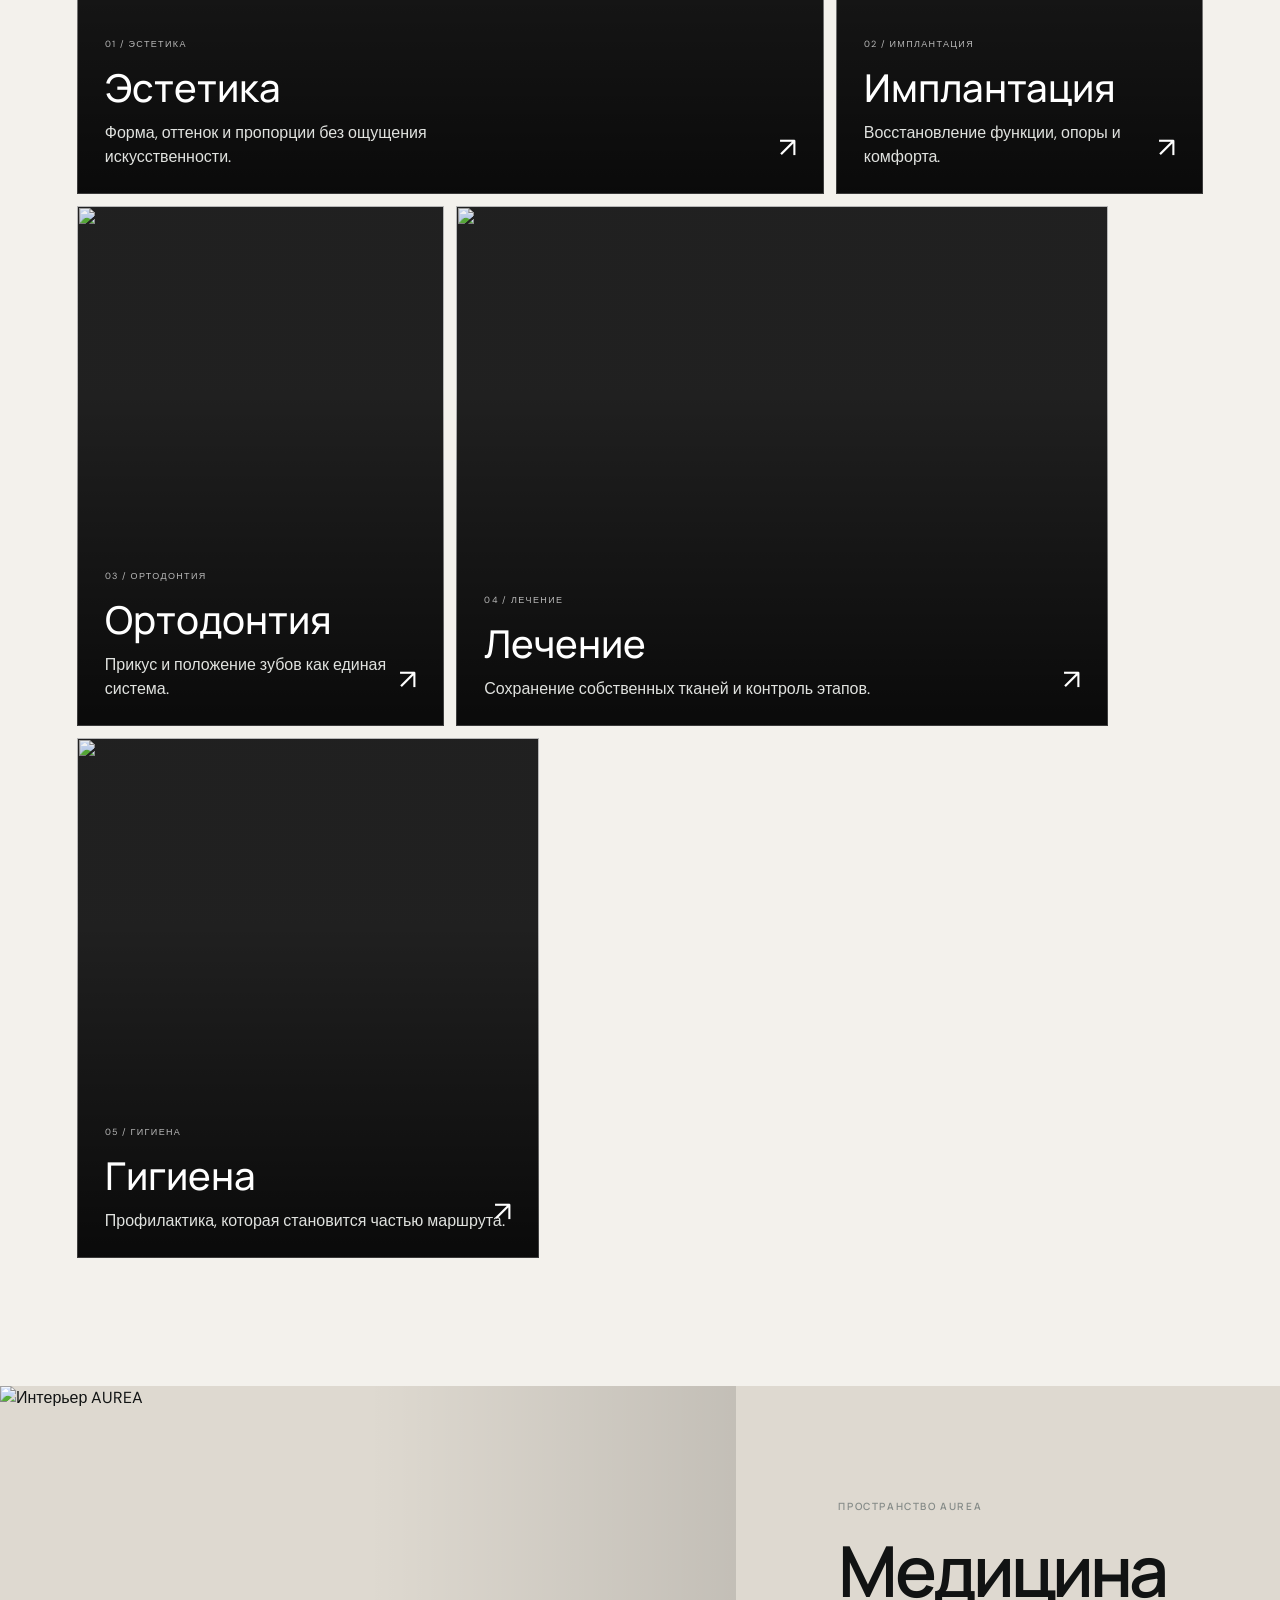
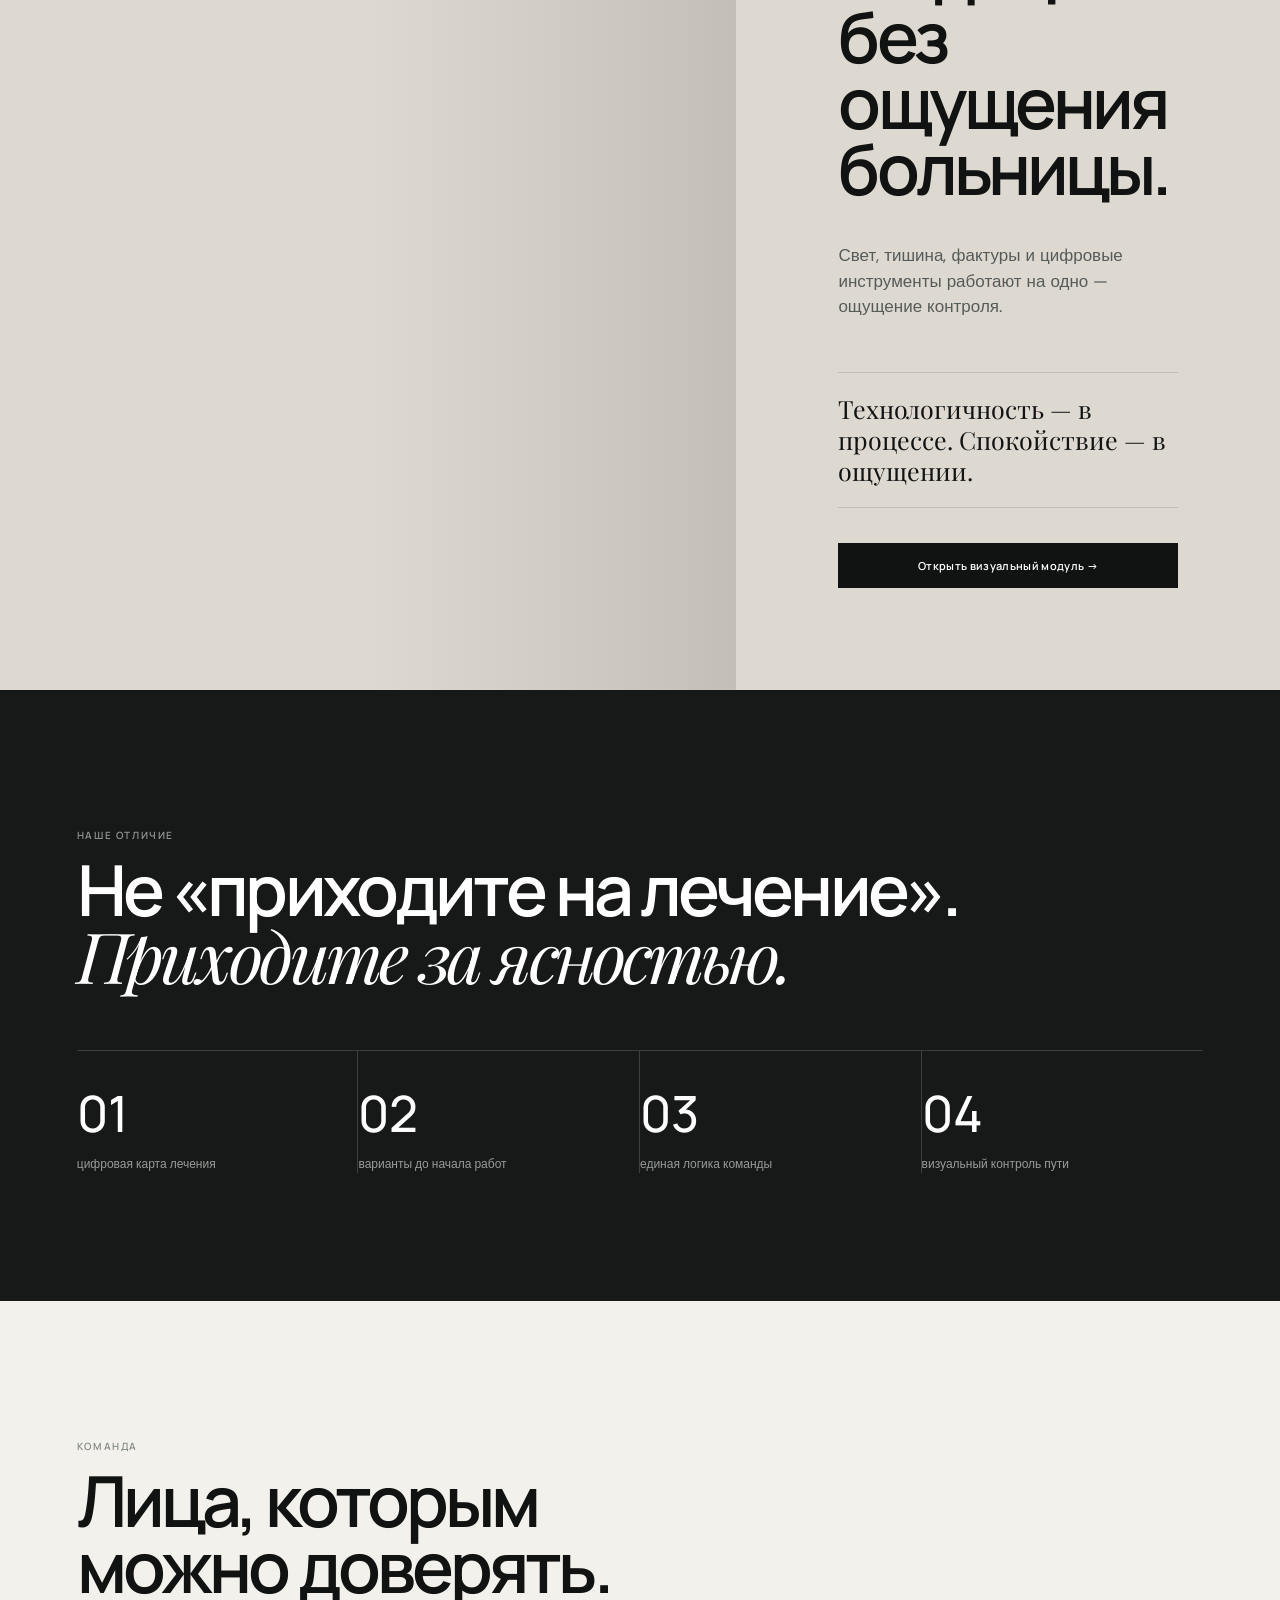
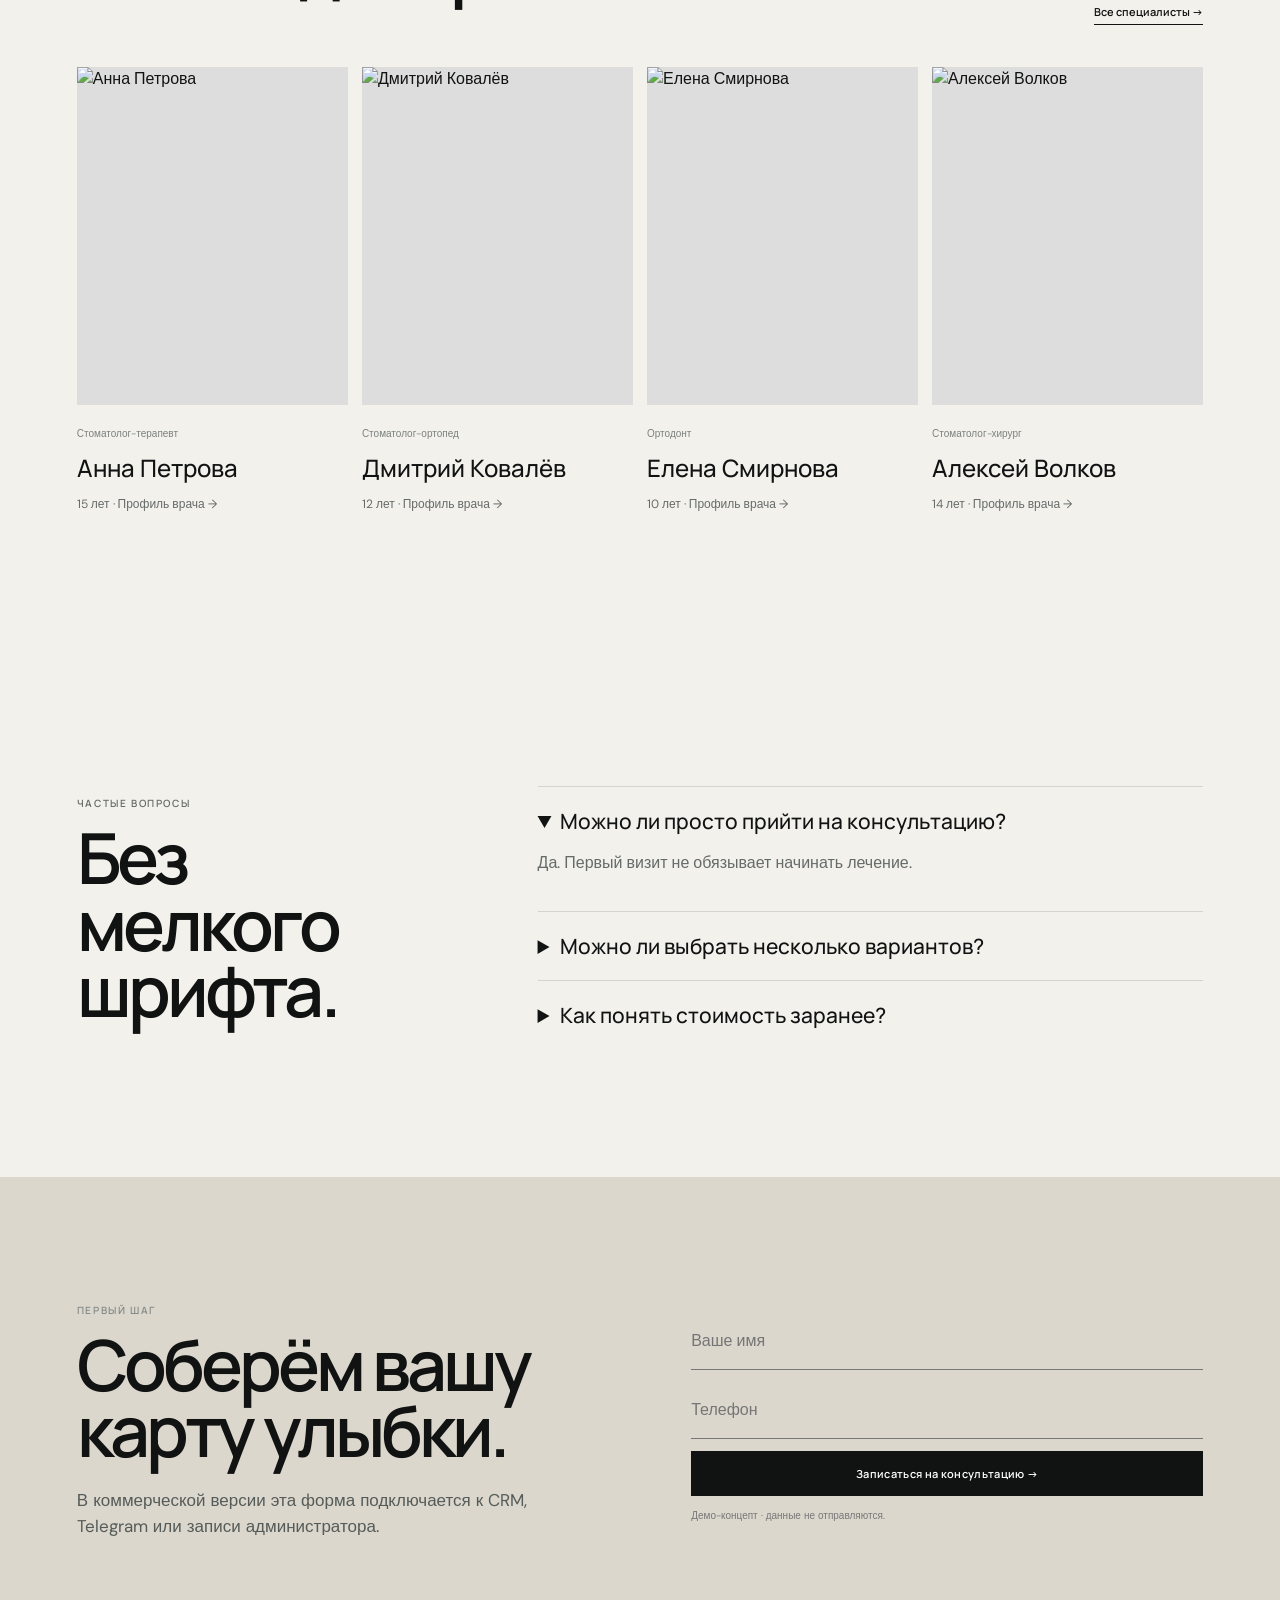
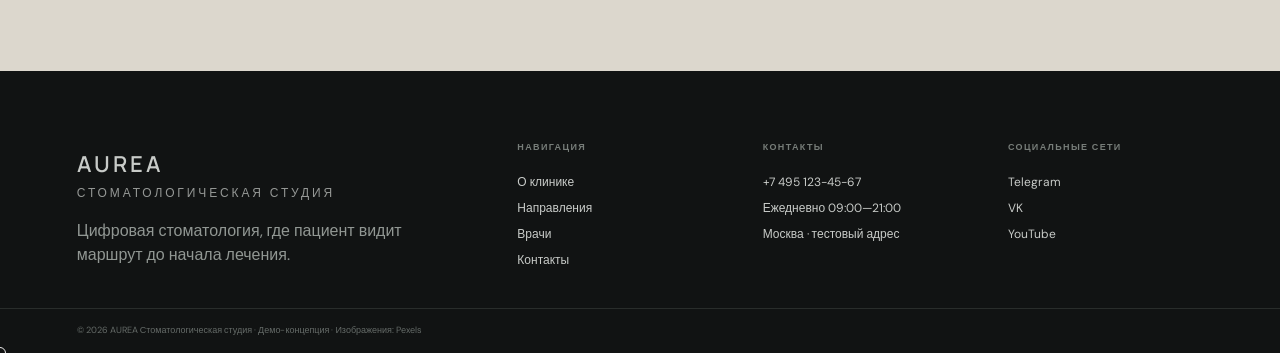
==== commit a3795313: "Add files via upload" ====
--- a/index.html
+++ b/index.html
@@ -1,10 +1 @@
-<!doctype html><html lang="ru"><head><meta charset="utf-8"><meta name="viewport" content="width=device-width,initial-scale=1"><meta name="theme-color" content="#0c0d0e"><meta name="description" content="None"><meta property="og:title" content="AUREA — стоматология как искусство точности."><meta property="og:description" content="None"><title>AUREA — стоматология как искусство точности.</title><link rel="preconnect" href="https://fonts.googleapis.com"><link rel="preconnect" href="https://fonts.gstatic.com" crossorigin><link href="https://fonts.googleapis.com/css2?family=DM+Sans:wght@400;500;600;700&family=Manrope:wght@400;500;600;700&family=Playfair+Display:ital,wght@0,400;0,500;1,400&display=swap" rel="stylesheet"><link rel="stylesheet" href="styles.css"></head><body><header class="site-header"><a class="brand" href="index.html"><b>AUREA</b><span>DENTAL STUDIO</span></a><nav><a href="about.html">О клинике</a><a href="services.html">Направления</a><a href="doctors.html">Врачи</a><a href="services.html#prices">Цены</a><a href="contacts.html">Контакты</a></nav><div class="header-actions"><a class="header-phone" href="tel:+74951234567">+7 495 123-45-67</a><a class="btn btn-dark" href="contacts.html#booking">Записаться</a><button class="menu-toggle" aria-label="Открыть меню">☰</button></div></header><main><section class="hero"><div class="hero-bg" style="background-image:url('https://images.pexels.com/photos/30902075/pexels-photo-30902075.jpeg?cs=srgb&dl=pexels-duy-tan-d-i-h-c-842966226-30902075.jpg&fm=jpg')"></div><div class="scroll-note">Scroll / AUREA 01</div><div class="hero-content"><div><p class="eyebrow">AUREA Dental Studio · Москва</p><h1>Стоматология<br><em>как искусство точности.</em></h1><p class="hero-lead">Мы соединяем клиническую экспертизу, цифровую диагностику и спокойный сервис, чтобы пациент видел весь маршрут лечения ещё до первого вмешательства.</p><a class="btn btn-dark" href="contacts.html#booking">Собрать мой маршрут →</a></div><div class="hero-side"><button class="hero-media-btn" data-film aria-label="Открыть фильм о клинике">▶</button><div class="hero-media-label">45 секунд внутри AUREA<br><span style="color:#9ea19f">cinematic tour / concept</span></div><div class="hero-index"><span>01 / 04</span><span>Method / Media / Care</span></div></div></div></section><div class="ticker"><div class="ticker-track"><span>AUREA METHOD</span><span>Digital Smile Map</span><span>Calm Dentistry</span><span>One treatment route</span><span>AUREA METHOD</span><span>Digital Smile Map</span><span>Calm Dentistry</span><span>One treatment route</span></div></div>
-<section class="section reveal"><div class="split"><div><p class="kicker">Не просто клиника</p><h2 class="display">Сначала вы видите логику лечения. Потом принимаете решение.</h2></div><div><p class="lead">AUREA строится вокруг одного принципа: убрать неопределённость. Диагностика, варианты, последовательность и ориентир по бюджету собираются в одну понятную карту.</p><div class="quote">«Ваш врач говорит с вами на языке решений, а не терминов.»<small>AUREA METHOD / 01</small></div><a class="btn btn-outline" style="background:#111;color:#fff" href="about.html">Посмотреть философию →</a></div></div></section>
-<section class="method"><div class="method-inner"><div class="method-grid"><div><p class="kicker" style="color:#929695">Фирменный подход</p><h2 class="display">AUREA<br><em>Digital Smile Map</em></h2><p class="lead" style="margin-top:25px;color:#aeb1af">Не обещание идеальной улыбки. А визуальный маршрут: где мы сейчас, куда идём и что произойдёт на каждом этапе.</p></div><div class="method-steps"><article class="method-step reveal"><span>01 / SEE</span><h3>Увидеть</h3><p>Диагностика и фотофиксация вместо догадок.</p></article><article class="method-step reveal"><span>02 / PLAN</span><h3>Собрать</h3><p>Несколько сценариев с понятными плюсами и ограничениями.</p></article><article class="method-step reveal"><span>03 / VISUALIZE</span><h3>Представить</h3><p>Врач показывает, как меняется задача от этапа к этапу.</p></article><article class="method-step reveal"><span>04 / CARE</span><h3>Сопровождать</h3><p>Один маршрут, один координатор, минимум организационного шума.</p></article></div></div></div></section>
-<section class="services section"><div class="services-intro"><div><p class="kicker">Направления</p><h2 class="display">Всё, что нужно<br>для одной улыбки.</h2></div><a class="under" href="services.html">Все направления →</a></div><div class="service-grid"><a class="service-card reveal" href="service-aesthetics.html"><img src="https://images.pexels.com/photos/4269369/pexels-photo-4269369.jpeg?cs=srgb&dl=pexels-cedric-fauntleroy-4269369.jpg&fm=jpg" alt="Эстетическая стоматология"><div class="service-card-content"><span>01 / AESTHETICS</span><h3>Эстетика</h3><p>Форма, оттенок и пропорции — с сохранением естественности.</p><i class="arrow">↗</i></div></a><a class="service-card reveal" href="service-implantation.html"><img src="https://images.pexels.com/photos/5355896/pexels-photo-5355896.jpeg?cs=srgb&dl=pexels-tima-miroshnichenko-5355896.jpg&fm=jpg" alt="Имплантация"><div class="service-card-content"><span>02 / SURGERY</span><h3>Имплантация</h3><p>Восстановление функции и комфорта.</p><i class="arrow">↗</i></div></a><a class="service-card reveal" href="service-orthodontics.html"><img src="https://images.pexels.com/photos/3881238/pexels-photo-3881238.jpeg?cs=srgb&dl=pexels-olly-3881238.jpg&fm=jpg" alt="Ортодонтия"><div class="service-card-content"><span>03 / ORTHO</span><h3>Ортодонтия</h3><p>Прикус и положение зубов как единая система.</p><i class="arrow">↗</i></div></a><a class="service-card reveal" href="service-treatment.html"><img src="https://images.pexels.com/photos/18523995/pexels-photo-18523995.jpeg?cs=srgb&dl=pexels-holoshuriken-18523995.jpg&fm=jpg" alt="Лечение"><div class="service-card-content"><span>04 / CARE</span><h3>Лечение</h3><p>Сохранение собственных тканей и контроль каждого этапа.</p><i class="arrow">↗</i></div></a><a class="service-card reveal" href="service-hygiene.html"><img src="https://images.pexels.com/photos/5622232/pexels-photo-5622232.jpeg?cs=srgb&dl=pexels-gustavo-fring-5622232.jpg&fm=jpg" alt="Гигиена"><div class="service-card-content"><span>05 / PREVENT</span><h3>Гигиена</h3><p>Профилактика, которая становится частью маршрута.</p><i class="arrow">↗</i></div></a></div></section>
-<section class="visual-section reveal"><div class="visual-image" style="background-image:url('https://images.pexels.com/photos/30902075/pexels-photo-30902075.jpeg?cs=srgb&dl=pexels-duy-tan-d-i-h-c-842966226-30902075.jpg&fm=jpg');background-position:center 45%"></div><div class="visual-copy"><p class="kicker">Среда AUREA</p><h2 class="display">Медицина без ощущения больницы.</h2><p class="lead">Свет, тишина, фактуры и цифровые инструменты работают на одно: чтобы вы чувствовали контроль, а не тревогу.</p><div class="quote">Технологичность — в процессе. Спокойствие — в ощущении.</div><button class="btn btn-outline" style="background:#111;color:#fff;width:max-content" data-film>Смотреть 45 секунд →</button></div></section>
-<section class="usp-band reveal"><div><p class="kicker">УТП для AUREA</p><h2 class="display">Не «приходите на лечение».<br><em>Приходите за ясностью.</em></h2></div><div class="usp-metric"><div><strong>01</strong><span>цифровая карта лечения</span></div><div><strong>02</strong><span>варианты до начала работ</span></div><div><strong>03</strong><span>единая логика команды</span></div><div><strong>04</strong><span>визуальный контроль пути</span></div></div></section>
-<section class="section reveal"><div class="services-intro"><div><p class="kicker">Команда</p><h2 class="display">Врачи, которых<br>видно до первого визита.</h2></div><a class="under" href="doctors.html">Все специалисты →</a></div><div class="doctors-grid"><a class="doctor-card" href="doctor-anna.html"><div class="doctor-photo"><img src="https://images.pexels.com/photos/37458354/pexels-photo-37458354.jpeg?cs=srgb&dl=pexels-emily-gaibor-2161401886-37458354.jpg&fm=jpg" alt="Анна Петрова"><span class="doctor-tag">Терапевт</span></div><div class="doctor-copy"><h3>Анна Петрова</h3><p>Стоматолог-терапевт · 15 лет</p><span>Профиль врача →</span></div></a><a class="doctor-card" href="doctor-dmitry.html"><div class="doctor-photo"><img src="https://images.pexels.com/photos/37458044/pexels-photo-37458044.jpeg?cs=srgb&dl=pexels-emily-gaibor-2161401886-37458044.jpg&fm=jpg" alt="Дмитрий Ковалёв"><span class="doctor-tag">Ортопед</span></div><div class="doctor-copy"><h3>Дмитрий Ковалёв</h3><p>Стоматолог-ортопед · 12 лет</p><span>Профиль врача →</span></div></a><a class="doctor-card" href="doctor-elena.html"><div class="doctor-photo"><img src="https://images.pexels.com/photos/14235194/pexels-photo-14235194.jpeg?cs=srgb&dl=pexels-filipgrobgaard-14235194.jpg&fm=jpg" alt="Елена Смирнова"><span class="doctor-tag">Ортодонт</span></div><div class="doctor-copy"><h3>Елена Смирнова</h3><p>Ортодонт · 10 лет</p><span>Профиль врача →</span></div></a><a class="doctor-card" href="doctor-alexey.html"><div class="doctor-photo"><img src="https://images.pexels.com/photos/37458046/pexels-photo-37458046.jpeg?cs=srgb&dl=pexels-emily-gaibor-2161401886-37458046.jpg&fm=jpg" alt="Алексей Волков"><span class="doctor-tag">Хирург</span></div><div class="doctor-copy"><h3>Алексей Волков</h3><p>Стоматолог-хирург · 14 лет</p><span>Профиль врача →</span></div></a></div></section>
-<section class="case-section"><div class="section"><div class="case-grid"><div class="case-panel"><img src="https://images.pexels.com/photos/4269369/pexels-photo-4269369.jpeg?cs=srgb&dl=pexels-cedric-fauntleroy-4269369.jpg&fm=jpg" alt="Консультация пациента"></div><div class="case-panel dark"><p class="kicker" style="color:#909493">Сценарий первого визита</p><h2 class="display">Один час,<br>который возвращает контроль.</h2><p>Вместо «что с моими зубами?» вы уходите с картой: диагноз, приоритеты, варианты и следующий шаг.</p><div class="case-points"><div>01 · знакомство</div><div>02 · диагностика</div><div>03 · разбор данных</div><div>04 · план</div></div></div></div></div></section>
-<section class="faq-grid section reveal"><div><p class="kicker">FAQ</p><h2 class="display">Без мелкого шрифта.</h2></div><div class="faq-list"><details open><summary>Можно ли просто прийти на консультацию?</summary><p>Да. Первый визит не обязывает начинать лечение.</p></details><details><summary>Можно ли выбрать несколько вариантов лечения?</summary><p>В концепции AUREA врач показывает варианты и объясняет их различия.</p></details><details><summary>Как понять стоимость заранее?</summary><p>После диагностики собирается план с этапами и ориентиром по стоимости.</p></details><details><summary>А если я боюсь стоматолога?</summary><p>Сервис и темп визита можно адаптировать под пациента; важнее всего ощущение контроля.</p></details></div></section>
-<section class="booking"><div><p class="kicker" style="color:#858a89">Первый шаг</p><h2 class="display">Соберём вашу<br>карту улыбки.</h2><p>Оставьте контакт — в коммерческой версии сюда подключается CRM, Telegram или запись администратора.</p></div><form id="form"><input required name="name" placeholder="Ваше имя"><input required name="phone" placeholder="Телефон"><button class="btn btn-dark" type="submit">Записаться на консультацию →</button><small>Демо-концепт: форма пока не отправляет заявки.</small><output tabindex="-1"></output></form></section></main><footer><div class="footer-brand"><a class="brand light-brand" href="index.html"><b>AUREA</b><span>DENTAL STUDIO</span></a><p>Стоматология, в которой сначала появляется ясность — и только потом лечение.</p></div><div><small>Навигация</small><a href="about.html">О клинике</a><a href="services.html">Направления</a><a href="doctors.html">Врачи</a><a href="contacts.html">Контакты</a></div><div><small>Контакты</small><a href="tel:+74951234567">+7 495 123-45-67</a><span>Ежедневно 09:00—21:00</span><span>Москва · demo location</span></div><div><small>Социальное</small><a href="#">Telegram</a><a href="#">VK</a><a href="#">YouTube</a></div></footer><div class="legal">© 2026 AUREA Dental Studio · Демонстрационный концепт · Все изображения — Pexels</div><div class="film-modal" id="filmModal" aria-hidden="true"><div class="film-backdrop" data-film-close></div><div class="film-window"><button class="film-close" data-film-close>×</button><div class="film-stage"><div class="film-frame is-active" style="background-image:url('https://images.pexels.com/photos/30902075/pexels-photo-30902075.jpeg?cs=srgb&dl=pexels-duy-tan-d-i-h-c-842966226-30902075.jpg&fm=jpg')"></div><div class="film-frame" style="background-image:url('https://images.pexels.com/photos/5355703/pexels-photo-5355703.jpeg?cs=srgb&dl=pexels-tima-miroshnichenko-5355703.jpg&fm=jpg')"></div><div class="film-frame" style="background-image:url('https://images.pexels.com/photos/4269369/pexels-photo-4269369.jpeg?cs=srgb&dl=pexels-cedric-fauntleroy-4269369.jpg&fm=jpg')"></div><div class="film-frame" style="background-image:url('https://images.pexels.com/photos/6812520/pexels-photo-6812520.jpeg?cs=srgb&dl=pexels-pavel-danilyuk-6812520.jpg&fm=jpg')"></div></div><div class="film-caption"><span>AUREA / 45 SEC.</span><strong>Тишина, точность, внимание.</strong><small>Концепт cinematic tour — вместо обычного рекламного видео.</small></div><div class="film-progress"><i></i></div></div></div><script src="script.js"></script></body></html>+<!doctype html><html lang="ru"><head><meta charset="utf-8"><meta name="viewport" content="width=device-width,initial-scale=1"><meta name="theme-color" content="#111313"><meta name="description" content="AUREA Стоматологическая студия — премиальная стоматология с цифровым маршрутом пациента."><meta property="og:title" content="AUREA — Цифровой маршрут улыбки"><meta property="og:description" content="AUREA Стоматологическая студия"><title>AUREA — Цифровой маршрут улыбки</title><link rel="stylesheet" href="styles.css"></head><body><header class="site-header"><a class="brand" href="index.html"><b>AUREA</b><span>СТОМАТОЛОГИЧЕСКАЯ СТУДИЯ</span></a><nav><a href="about.html">О клинике</a><a href="services.html">Направления</a><a href="doctors.html">Врачи</a><a href="services.html#prices">Цены</a><a href="contacts.html">Контакты</a></nav><div class="header-actions"><a class="header-phone" href="tel:+74951234567">+7 495 123-45-67</a><a class="btn btn-dark magnetic" href="contacts.html#booking">Записаться</a><button class="menu-toggle" aria-label="Меню">☰</button></div></header><main><section class="hero"><div class="hero-media"><img src="https://images.pexels.com/photos/30902075/pexels-photo-30902075.jpeg?cs=srgb&dl=pexels-duy-tan-d-i-h-c-842966226-30902075.jpg&fm=jpg" alt="Современная стоматологическая клиника"></div><div class="hero-grid"><div><p class="eyebrow">AUREA Стоматологическая студия · 01 / Experience</p><h1>ВАША УЛЫБКА<br><em>— ЭТО СИСТЕМА.</em></h1><p class="hero-lead">Мы соединяем клиническую экспертизу, цифровую диагностику и визуальный маршрут, чтобы решение о лечении стало понятным ещё до первого вмешательства.</p><div class="hero-actions"><a class="btn btn-light magnetic" href="#route">Начать свой маршрут ↗</a><button class="btn magnetic" style="border-color:#fff;background:transparent;color:#fff" data-film>Смотреть визуальный модуль ▶</button></div></div><div class="hero-side"><div class="tour-card"><div class="tour-top"><span>AUREA / 45 SEC.</span><span>01—04</span></div><div class="tour-play">▶</div><div>Не просто показать клинику. Показать ощущение, которое ждёт пациента.</div></div></div></div><div class="scrollline">Прокрутите, чтобы войти в AUREA ↓</div></section><div class="ticker"><div class="ticker-track"><span>Цифровая карта улыбки</span><span>Спокойная стоматология</span><span>Визуальный план лечения</span><span>Единый маршрут пациента</span><span>Цифровая карта улыбки</span><span>Спокойная стоматология</span><span>Визуальный план лечения</span><span>Единый маршрут пациента</span></div></div><section class="section reveal" id="route"><div class="intro-grid"><div><p class="kicker">МЕТОД AUREA</p><h2 class="display">Сначала вы видите логику лечения. Потом принимаете решение.</h2></div><div><p class="lead">Наша фирменная логика интерфейса — собрать диагностику, варианты, последовательность и ориентир по бюджету в одну понятную карту.</p><div class="quote">«Ваш врач говорит с вами на языке решений, а не терминов.»<small>МАРШРУТ ПАЦИЕНТА AUREA</small></div><a class="btn btn-dark magnetic" href="about.html">Как это работает →</a></div></div></section><section class="method"><div class="method-grid"><div><p class="kicker" style="color:#8d9490">Цифровая карта улыбки</p><h2 class="display">УВИДЕТЬ.<br>СПЛАНИРОВАТЬ.<br><em>ПРЕОБРАЗИТЬ.</em></h2><p class="lead">Четыре шага, которые превращают сложное лечение в понятный сценарий.</p></div><div class="method-steps"><article class="method-step reveal"><span>01 / УВИДЕТЬ</span><h3>Увидеть</h3><p>Диагностика и фотофиксация вместо догадок.</p></article><article class="method-step reveal"><span>02 / СПЛАНИРОВАТЬ</span><h3>Собрать</h3><p>Несколько сценариев с понятными различиями.</p></article><article class="method-step reveal"><span>03 / ПРЕДСТАВИТЬ</span><h3>Представить</h3><p>Врач показывает логику изменений до начала работ.</p></article><article class="method-step reveal"><span>04 / ЛЕЧЕНИЕ</span><h3>Сопроводить</h3><p>Один маршрут и минимум организационного шума.</p></article></div></div></section><section class="section reveal"><div class="section-head"><div><p class="kicker">Направления</p><h2 class="display">Одна улыбка.<br>Пять сценариев.</h2></div><a class="under" href="services.html">Все направления →</a></div><div class="service-grid"><a class="service-card reveal" href="service-aesthetics.html"><img src="https://images.pexels.com/photos/4269369/pexels-photo-4269369.jpeg?cs=srgb&dl=pexels-cedric-fauntleroy-4269369.jpg&fm=jpg"><div class="service-card-content"><span>01 / ЭСТЕТИКА</span><h3>Эстетика</h3><p>Форма, оттенок и пропорции без ощущения искусственности.</p><i class="arrow">↗</i></div></a><a class="service-card reveal" href="service-implantation.html"><img src="https://images.pexels.com/photos/5355896/pexels-photo-5355896.jpeg?cs=srgb&dl=pexels-tima-miroshnichenko-5355896.jpg&fm=jpg"><div class="service-card-content"><span>02 / ИМПЛАНТАЦИЯ</span><h3>Имплантация</h3><p>Восстановление функции, опоры и комфорта.</p><i class="arrow">↗</i></div></a><a class="service-card reveal" href="service-orthodontics.html"><img src="https://images.pexels.com/photos/3881238/pexels-photo-3881238.jpeg?cs=srgb&dl=pexels-olly-3881238.jpg&fm=jpg"><div class="service-card-content"><span>03 / ОРТОДОНТИЯ</span><h3>Ортодонтия</h3><p>Прикус и положение зубов как единая система.</p><i class="arrow">↗</i></div></a><a class="service-card reveal" href="service-treatment.html"><img src="https://images.pexels.com/photos/18523995/pexels-photo-18523995.jpeg?cs=srgb&dl=pexels-holoshuriken-18523995.jpg&fm=jpg"><div class="service-card-content"><span>04 / ЛЕЧЕНИЕ</span><h3>Лечение</h3><p>Сохранение собственных тканей и контроль этапов.</p><i class="arrow">↗</i></div></a><a class="service-card reveal" href="service-hygiene.html"><img src="https://images.pexels.com/photos/5622232/pexels-photo-5622232.jpeg?cs=srgb&dl=pexels-gustavo-fring-5622232.jpg&fm=jpg"><div class="service-card-content"><span>05 / ГИГИЕНА</span><h3>Гигиена</h3><p>Профилактика, которая становится частью маршрута.</p><i class="arrow">↗</i></div></a></div></section><section class="feature reveal"><div class="feature-media"><img src="https://images.pexels.com/photos/38055772/pexels-photo-38055772.jpeg?auto=compress&cs=tinysrgb&w=1920" alt="Интерьер AUREA"></div><div class="feature-copy"><p class="kicker">Пространство AUREA</p><h2 class="display">Медицина без ощущения больницы.</h2><p class="lead">Свет, тишина, фактуры и цифровые инструменты работают на одно — ощущение контроля.</p><div class="quote">Технологичность — в процессе. Спокойствие — в ощущении.</div><button class="btn btn-dark magnetic" data-film>Открыть визуальный модуль →</button></div></section><section class="dark-band reveal"><p class="kicker" style="color:#8e9490">Наше отличие</p><h2 class="display">Не «приходите на лечение».<br><em>Приходите за ясностью.</em></h2><div class="metrics"><div class="metric"><b>01</b><span>цифровая карта лечения</span></div><div class="metric"><b>02</b><span>варианты до начала работ</span></div><div class="metric"><b>03</b><span>единая логика команды</span></div><div class="metric"><b>04</b><span>визуальный контроль пути</span></div></div></section><section class="section reveal"><div class="section-head"><div><p class="kicker">Команда</p><h2 class="display">Лица, которым<br>можно доверять.</h2></div><a class="under" href="doctors.html">Все специалисты →</a></div><div class="doctors"><a class="doctor reveal" href="doctor-anna.html"><div class="doctor-photo"><img src="https://images.pexels.com/photos/37458354/pexels-photo-37458354.jpeg?cs=srgb&dl=pexels-emily-gaibor-2161401886-37458354.jpg&fm=jpg" alt="Анна Петрова"></div><div class="doctor-meta"><small>Стоматолог-терапевт</small><h3>Анна Петрова</h3><span>15 лет · Профиль врача →</span></div></a><a class="doctor reveal" href="doctor-dmitry.html"><div class="doctor-photo"><img src="https://images.pexels.com/photos/37458044/pexels-photo-37458044.jpeg?cs=srgb&dl=pexels-emily-gaibor-2161401886-37458044.jpg&fm=jpg" alt="Дмитрий Ковалёв"></div><div class="doctor-meta"><small>Стоматолог-ортопед</small><h3>Дмитрий Ковалёв</h3><span>12 лет · Профиль врача →</span></div></a><a class="doctor reveal" href="doctor-elena.html"><div class="doctor-photo"><img src="https://images.pexels.com/photos/14235194/pexels-photo-14235194.jpeg?cs=srgb&dl=pexels-filipgrobgaard-14235194.jpg&fm=jpg" alt="Елена Смирнова"></div><div class="doctor-meta"><small>Ортодонт</small><h3>Елена Смирнова</h3><span>10 лет · Профиль врача →</span></div></a><a class="doctor reveal" href="doctor-alexey.html"><div class="doctor-photo"><img src="https://images.pexels.com/photos/37458046/pexels-photo-37458046.jpeg?cs=srgb&dl=pexels-emily-gaibor-2161401886-37458046.jpg&fm=jpg" alt="Алексей Волков"></div><div class="doctor-meta"><small>Стоматолог-хирург</small><h3>Алексей Волков</h3><span>14 лет · Профиль врача →</span></div></a></div></section><section class="section reveal"><div class="faq"><div><p class="kicker">ЧАСТЫЕ ВОПРОСЫ</p><h2 class="display">Без мелкого шрифта.</h2></div><div><details open><summary>Можно ли просто прийти на консультацию?</summary><p>Да. Первый визит не обязывает начинать лечение.</p></details><details><summary>Можно ли выбрать несколько вариантов?</summary><p>Да. Врач объясняет различия между сценариями и их этапами.</p></details><details><summary>Как понять стоимость заранее?</summary><p>После диагностики формируется план с этапами и ориентиром стоимости.</p></details></div></div></section><section class="booking reveal" id="booking"><div><p class="kicker">Первый шаг</p><h2 class="display">Соберём вашу<br>карту улыбки.</h2><p class="lead">В коммерческой версии эта форма подключается к CRM, Telegram или записи администратора.</p></div><form><input required placeholder="Ваше имя"><input required placeholder="Телефон"><button class="btn btn-dark magnetic" type="submit">Записаться на консультацию →</button><small>Демо-концепт · данные не отправляются.</small><output></output></form></section></main><footer class="footer"><div><a class="brand" href="index.html"><b>AUREA</b><span>СТОМАТОЛОГИЧЕСКАЯ СТУДИЯ</span></a><p>Цифровая стоматология, где пациент видит маршрут до начала лечения.</p></div><div><h4>Навигация</h4><a href="about.html">О клинике</a><a href="services.html">Направления</a><a href="doctors.html">Врачи</a><a href="contacts.html">Контакты</a></div><div><h4>Контакты</h4><a href="tel:+74951234567">+7 495 123-45-67</a><span>Ежедневно 09:00—21:00</span><span>Москва · тестовый адрес</span></div><div><h4>Социальные сети</h4><a href="#">Telegram</a><a href="#">VK</a><a href="#">YouTube</a></div></footer><div class="legal">© 2026 AUREA Стоматологическая студия · Демо-концепция · Изображения: Pexels</div><div class="film-modal" id="filmModal" aria-hidden="true"><div class="film-backdrop" data-film-close></div><div class="film-window"><button class="film-close" data-film-close>×</button><div class="film-stage"><div class="film-frame is-active" style="background-image:url('https://images.pexels.com/photos/30902075/pexels-photo-30902075.jpeg?cs=srgb&dl=pexels-duy-tan-d-i-h-c-842966226-30902075.jpg&fm=jpg')"></div><div class="film-frame" style="background-image:url('https://images.pexels.com/photos/5355703/pexels-photo-5355703.jpeg?cs=srgb&dl=pexels-tima-miroshnichenko-5355703.jpg&fm=jpg')"></div><div class="film-frame" style="background-image:url('https://images.pexels.com/photos/4269369/pexels-photo-4269369.jpeg?cs=srgb&dl=pexels-cedric-fauntleroy-4269369.jpg&fm=jpg')"></div><div class="film-frame" style="background-image:url('https://images.pexels.com/photos/38055772/pexels-photo-38055772.jpeg?auto=compress&cs=tinysrgb&w=1920')"></div></div><div class="film-caption"><span>AUREA / ВИЗУАЛЬНОЕ ИССЛЕДОВАНИЕ</span><strong>Тишина. Точность. Внимание.</strong><small>Кинематографический модуль-концепт. На реальном проекте сюда можно поставить видео клиники.</small></div><div class="film-progress"><i></i></div></div></div><script src="script.js"></script></body></html>
--- a/styles.css
+++ b/styles.css
@@ -1,6 +1,3 @@
-
-:root{--bg:#f4f1eb;--paper:#fbfaf7;--ink:#101214;--muted:#6f716f;--line:#d9d5ce;--dark:#0c0d0e;--warm:#b9a58b;--serif:"Playfair Display",serif;--sans:"Manrope",sans-serif;--ease:cubic-bezier(.2,.8,.2,1)}
-*{box-sizing:border-box}html{scroll-behavior:smooth}body{margin:0;background:var(--bg);color:var(--ink);font-family:var(--sans);line-height:1.45;overflow-x:hidden}body:before{content:"";position:fixed;inset:0;pointer-events:none;opacity:.025;background-image:url("data:image/svg+xml,%3Csvg viewBox='0 0 180 180' xmlns='http://www.w3.org/2000/svg'%3E%3Cfilter id='n'%3E%3CfeTurbulence type='fractalNoise' baseFrequency='.9' numOctaves='4' stitchTiles='stitch'/%3E%3C/filter%3E%3Crect width='100%25' height='100%25' filter='url(%23n)' opacity='.7'/%3E%3C/svg%3E");z-index:99}a{color:inherit;text-decoration:none}button,input{font:inherit}.site-header{height:82px;padding:0 5.5vw;display:flex;align-items:center;gap:40px;position:fixed;top:0;left:0;right:0;z-index:50;color:white;mix-blend-mode:normal;background:linear-gradient(180deg,rgba(0,0,0,.42),transparent);transition:.5s var(--ease)}.site-header.scrolled{background:rgba(12,13,14,.88);backdrop-filter:blur(18px);height:72px}.brand{display:flex;flex-direction:column;line-height:.9;letter-spacing:.12em}.brand b{font:500 25px var(--serif)}.brand span{font:700 7px var(--sans);letter-spacing:.34em;margin-top:7px}.site-header nav{display:flex;gap:27px;margin:auto;font-size:10px}.site-header nav a{opacity:.76;transition:.25s}.site-header nav a:hover{opacity:1}.header-actions{display:flex;align-items:center;gap:18px;font-size:10px}.header-phone{opacity:.8}.btn{display:inline-flex;align-items:center;justify-content:center;gap:10px;border:1px solid transparent;padding:13px 19px;border-radius:999px;font-size:10px;font-weight:700;transition:.35s var(--ease)}.btn-dark{background:white;color:#111}.btn-dark:hover{transform:translateY(-3px);box-shadow:0 16px 30px rgba(0,0,0,.18)}.btn-outline{border-color:rgba(255,255,255,.45);color:white}.btn-outline:hover{background:white;color:#111}.menu-toggle{display:none;border:0;background:none;color:white;font-size:20px}.hero{min-height:100svh;position:relative;display:grid;align-items:end;color:white;overflow:hidden}.hero-bg{position:absolute;inset:0;background-size:cover;background-position:center;transform:scale(1.04);animation:heroZoom 14s ease-out both}.hero-bg:after{content:"";position:absolute;inset:0;background:linear-gradient(90deg,rgba(6,7,8,.88),rgba(6,7,8,.35) 55%,rgba(6,7,8,.1)),linear-gradient(0deg,rgba(6,7,8,.7),transparent 50%)}@keyframes heroZoom{from{transform:scale(1.08)}to{transform:scale(1)}}.hero-content{position:relative;z-index:2;width:min(1250px,89vw);margin:0 auto;padding:0 0 8vh;display:grid;grid-template-columns:1.25fr .75fr;gap:5vw}.eyebrow{font-size:9px;letter-spacing:.22em;text-transform:uppercase;color:var(--muted);margin:0 0 15px}.hero .eyebrow{color:#d8d5cf}.hero h1{font:400 clamp(58px,8.5vw,128px)/.84 var(--serif);letter-spacing:-.07em;margin:0 0 28px;max-width:900px}.hero h1 em{font-style:italic}.hero-lead{font-size:13px;max-width:500px;color:#dedbd5;margin:0 0 27px}.hero-side{align-self:end;justify-self:end;width:290px}.hero-side p{font-size:11px;color:#d1cec8}.hero-index{display:flex;justify-content:space-between;border-top:1px solid rgba(255,255,255,.3);padding-top:14px;margin-top:30px;font-size:9px;color:#bbb}.hero-media-btn{border:1px solid rgba(255,255,255,.4);background:rgba(0,0,0,.16);color:white;width:74px;height:74px;border-radius:50%;display:grid;place-items:center;cursor:pointer;transition:.35s var(--ease);margin-bottom:14px}.hero-media-btn:hover{transform:scale(1.08);background:white;color:#111}.hero-media-label{font-size:10px}.scroll-note{position:absolute;left:5.5vw;bottom:24px;z-index:3;font-size:8px;letter-spacing:.18em;text-transform:uppercase;color:#bbb;writing-mode:vertical-rl}.ticker{display:flex;overflow:hidden;background:#111;color:white;border-bottom:1px solid #252525}.ticker-track{display:flex;white-space:nowrap;animation:marquee 24s linear infinite;padding:16px 0;font-size:9px;letter-spacing:.16em;text-transform:uppercase}.ticker-track span{margin:0 40px;color:#cfc5b8}@keyframes marquee{to{transform:translateX(-50%)}}.section{width:min(1280px,89vw);margin:auto;padding:120px 0}.split{display:grid;grid-template-columns:.75fr 1.25fr;gap:8vw}.kicker{font-size:9px;letter-spacing:.2em;text-transform:uppercase;color:var(--muted);margin:0 0 16px}.display{font:400 clamp(42px,5.3vw,76px)/.92 var(--serif);letter-spacing:-.055em;margin:0}.lead{font-size:13px;color:var(--muted);max-width:600px}.method{background:#101214;color:white}.method-inner{width:min(1280px,89vw);margin:auto;padding:115px 0}.method-grid{display:grid;grid-template-columns:.9fr 1.1fr;gap:8vw}.method-grid .display{color:white}.method-steps{display:grid;grid-template-columns:1fr 1fr;border-top:1px solid #383b3d}.method-step{padding:25px 0;border-bottom:1px solid #383b3d}.method-step:nth-child(odd){padding-right:35px;border-right:1px solid #383b3d}.method-step:nth-child(even){padding-left:35px}.method-step span{font-size:10px;color:#8f9392}.method-step h3{font:400 26px var(--serif);margin:35px 0 8px}.method-step p{font-size:10px;color:#aeb1af;margin:0}.visual-section{display:grid;grid-template-columns:1.1fr .9fr;min-height:620px}.visual-image{min-height:620px;background-size:cover;background-position:center}.visual-copy{background:#e7e1d8;padding:100px 8vw;display:flex;flex-direction:column;justify-content:center}.visual-copy .display{margin-bottom:22px}.quote{font:400 28px/1.05 var(--serif);margin:40px 0}.quote small{font:500 9px var(--sans);display:block;margin-top:15px;color:var(--muted)}.services-intro{display:flex;justify-content:space-between;align-items:end;margin-bottom:36px}.service-grid{display:grid;grid-template-columns:1.35fr .85fr .85fr;gap:14px}.service-card{position:relative;overflow:hidden;background:#ddd;border-radius:2px;min-height:340px;isolation:isolate}.service-card:first-child{grid-row:span 2;min-height:694px}.service-card:nth-child(4){grid-column:2/4}.service-card img{position:absolute;inset:0;width:100%;height:100%;object-fit:cover;object-position:center;transition:transform 1.1s var(--ease),filter .8s}.service-card:after{content:"";position:absolute;inset:0;background:linear-gradient(180deg,transparent 35%,rgba(8,9,10,.8));z-index:1}.service-card:hover img{transform:scale(1.055);filter:saturate(.88)}.service-card-content{position:absolute;left:26px;right:26px;bottom:24px;z-index:2;color:white}.service-card-content span{font-size:8px;letter-spacing:.18em;opacity:.72}.service-card h3{font:400 30px var(--serif);margin:8px 0}.service-card p{font-size:10px;color:#d5d2cd;max-width:360px;margin:0}.service-card .arrow{position:absolute;right:0;bottom:0;width:38px;height:38px;border:1px solid rgba(255,255,255,.45);border-radius:50%;display:grid;place-items:center}.usp-band{padding:90px 5.5vw;background:#d8cec0;display:grid;grid-template-columns:1fr 1fr;gap:7vw;align-items:center}.usp-band .display{max-width:650px}.usp-metric{display:grid;grid-template-columns:1fr 1fr;border-top:1px solid #afa393}.usp-metric div{padding:25px 0;border-bottom:1px solid #afa393}.usp-metric div:nth-child(odd){padding-right:25px;border-right:1px solid #afa393}.usp-metric div:nth-child(even){padding-left:25px}.usp-metric strong{display:block;font:400 31px var(--serif)}.usp-metric span{font-size:9px;color:#5e5a54}.doctors-grid{display:grid;grid-template-columns:repeat(4,1fr);gap:12px}.doctor-card{min-width:0}.doctor-photo{aspect-ratio:4/5;overflow:hidden;background:#ddd;position:relative}.doctor-photo img{width:100%;height:100%;object-fit:cover;object-position:center;transition:transform 1s var(--ease)}.doctor-card:hover .doctor-photo img{transform:scale(1.045)}.doctor-tag{position:absolute;left:12px;top:12px;background:rgba(255,255,255,.86);padding:7px 10px;font-size:8px;border-radius:999px}.doctor-copy{padding:15px 2px}.doctor-copy h3{font:400 22px var(--serif);margin:0}.doctor-copy p{font-size:9px;color:var(--muted);margin:4px 0 12px}.doctor-copy a{font-size:9px;text-decoration:underline;text-underline-offset:4px}.case-section{background:#f9f7f3}.case-grid{display:grid;grid-template-columns:1fr 1fr;gap:14px}.case-panel{position:relative;overflow:hidden;min-height:480px}.case-panel img{width:100%;height:100%;object-fit:cover;position:absolute;inset:0}.case-panel.dark{background:#101214;color:white;padding:45px}.case-panel.dark .display{color:white}.case-panel.dark p{color:#aeb1af;font-size:11px}.case-points{display:grid;grid-template-columns:1fr 1fr;margin-top:50px;border-top:1px solid #383b3d}.case-points div{padding:20px 0;border-bottom:1px solid #383b3d;font-size:9px}.case-points div:nth-child(odd){border-right:1px solid #383b3d;padding-right:20px}.case-points div:nth-child(even){padding-left:20px}.booking{background:#0c0d0e;color:white;padding:115px 5.5vw;display:grid;grid-template-columns:1fr 1fr;gap:10vw}.booking .display{color:white}.booking p:not(.kicker){font-size:11px;color:#aeb1af;max-width:460px}.booking form{max-width:500px;display:grid;gap:17px;align-content:center}.booking input{background:transparent;border:0;border-bottom:1px solid #45484a;padding:15px 0;color:white;outline:0;font-size:12px}.booking input:focus{border-color:white}.booking button{border:0;cursor:pointer;margin-top:8px}.booking small{font-size:8px;color:#777b7b}.booking output{font-size:9px;min-height:15px}.faq-grid{display:grid;grid-template-columns:.8fr 1.2fr;gap:9vw}.faq-list details{border-top:1px solid var(--line);padding:20px 0}.faq-list details:last-child{border-bottom:1px solid var(--line)}.faq-list summary{list-style:none;cursor:pointer;font:400 20px var(--serif);display:flex;justify-content:space-between}.faq-list summary::-webkit-details-marker{display:none}.faq-list summary:after{content:'+';font:400 18px var(--sans);color:var(--muted)}.faq-list details[open] summary:after{content:'−'}.faq-list p{font-size:10px;color:var(--muted);max-width:650px}.inner-hero{padding:170px 5.5vw 80px;background:#111;color:white;display:grid;grid-template-columns:1fr 1fr;gap:7vw;min-height:720px;align-items:end}.inner-hero .display{color:white;font-size:clamp(60px,8vw,120px)}.inner-hero .lead{color:#aeb1af}.inner-hero-media{height:520px;background-size:cover;background-position:center}.inner-content{width:min(1280px,89vw);margin:auto;padding:110px 0}.inner-two{display:grid;grid-template-columns:.75fr 1.25fr;gap:8vw}.inner-two img{width:100%;aspect-ratio:4/5;object-fit:cover}.process-line{display:grid;grid-template-columns:repeat(4,1fr);border-top:1px solid var(--line);border-bottom:1px solid var(--line);margin-top:70px}.process-line article{padding:28px 22px;border-right:1px solid var(--line)}.process-line article:last-child{border:0}.process-line span{font-size:9px;color:var(--muted)}.process-line h3{font:400 25px var(--serif);margin:30px 0 7px}.process-line p{font-size:9px;color:var(--muted);margin:0}.direction-image{margin:70px 0;aspect-ratio:16/7;overflow:hidden}.direction-image img{width:100%;height:100%;object-fit:cover;object-position:center}.doctors-hero{padding:160px 5.5vw 85px;background:#ded4c6}.doctors-hero .display{max-width:900px}.doctors-list{width:min(1280px,89vw);margin:auto;padding:95px 0}.doctor-editorial{display:grid;grid-template-columns:.8fr 1.2fr;gap:8vw;align-items:center;padding:65px 0;border-bottom:1px solid var(--line)}.doctor-editorial:nth-child(even){grid-template-columns:1.2fr .8fr}.doctor-editorial:nth-child(even) .editorial-photo{order:2}.editorial-photo{aspect-ratio:4/5;overflow:hidden}.editorial-photo img{width:100%;height:100%;object-fit:cover}.doctor-editorial h2{font:400 clamp(42px,5vw,75px) var(--serif);line-height:.92;margin:0}.doctor-editorial p{font-size:12px;color:var(--muted);max-width:520px}.contact-hero{padding:170px 5.5vw 90px;background:#e0d7ca}.contact-grid{width:min(1280px,89vw);margin:auto;display:grid;grid-template-columns:1fr 1fr;gap:70px;padding:100px 0}.contact-card{background:#111;color:white;padding:50px}.contact-card .display{color:white}.contact-card a{display:block;margin:18px 0;font-size:12px}.map-card{min-height:520px;background:linear-gradient(135deg,#cfc8bd,#a9a39a);position:relative;overflow:hidden}.map-card:before{content:"AUREA";position:absolute;font:400 170px var(--serif);color:rgba(255,255,255,.28);left:-30px;top:120px;transform:rotate(-8deg)}.film-modal{position:fixed;inset:0;z-index:100;display:none}.film-modal.open{display:grid;place-items:center}.film-backdrop{position:absolute;inset:0;background:rgba(3,4,5,.88);backdrop-filter:blur(16px)}.film-window{position:relative;width:min(1100px,92vw);aspect-ratio:16/9;background:#08090a;overflow:hidden;box-shadow:0 40px 100px rgba(0,0,0,.45)}.film-close{position:absolute;right:18px;top:14px;z-index:5;border:0;background:rgba(255,255,255,.1);color:white;border-radius:50%;width:38px;height:38px;font-size:22px;cursor:pointer}.film-stage,.film-frame{position:absolute;inset:0}.film-frame{background-size:cover;background-position:center;opacity:0;transform:scale(1.06);transition:opacity 1s var(--ease),transform 5s linear}.film-frame.is-active{opacity:1;transform:scale(1)}.film-stage:after{content:"";position:absolute;inset:0;background:linear-gradient(180deg,rgba(0,0,0,.15),rgba(0,0,0,.7))}.film-caption{position:absolute;z-index:4;left:35px;bottom:35px;color:white;display:flex;flex-direction:column;gap:8px}.film-caption span{font-size:8px;letter-spacing:.22em}.film-caption strong{font:400 34px var(--serif)}.film-caption small{font-size:9px;color:#bbb}.film-progress{position:absolute;z-index:4;left:35px;right:35px;bottom:20px;height:1px;background:rgba(255,255,255,.3)}.film-progress i{display:block;height:100%;width:0;background:white}.reveal{opacity:0;transform:translateY(32px);transition:opacity .9s var(--ease),transform .9s var(--ease)}.reveal.in{opacity:1;transform:none}.hover-lift{transition:transform .45s var(--ease),box-shadow .45s var(--ease)}.hover-lift:hover{transform:translateY(-7px);box-shadow:0 25px 60px rgba(16,18,20,.1)}
-@media(max-width:1000px){.site-header nav{gap:15px}.header-phone{display:none}.hero-content{grid-template-columns:1fr}.hero-side{display:none}.service-grid{grid-template-columns:1fr 1fr}.service-card:first-child{grid-row:span 1;min-height:440px}.service-card:nth-child(4){grid-column:auto}.doctors-grid{grid-template-columns:1fr 1fr}.split,.method-grid,.visual-section,.usp-band,.faq-grid,.inner-hero,.inner-two,.booking,.contact-grid{grid-template-columns:1fr}.visual-copy{padding:80px 7vw}.method-grid{gap:50px}.inner-hero{min-height:0;padding-top:150px}.inner-hero-media{height:480px}.process-line{grid-template-columns:1fr 1fr}.process-line article:nth-child(2){border-right:0}.process-line article:nth-child(-n+2){border-bottom:1px solid var(--line)}.doctor-editorial,.doctor-editorial:nth-child(even){grid-template-columns:1fr;gap:35px}.doctor-editorial:nth-child(even) .editorial-photo{order:0}}
-@media(max-width:700px){.site-header{height:68px;padding:0 5vw}.site-header.scrolled{height:64px}.site-header nav{display:none;position:absolute;top:68px;left:0;right:0;padding:25px 7vw;background:rgba(12,13,14,.97);flex-direction:column;gap:20px}.site-header nav.open{display:flex}.menu-toggle{display:block}.header-actions{margin-left:auto}.header-actions .btn{display:none}.hero-content{width:90vw;padding-bottom:60px}.hero h1{font-size:clamp(55px,15vw,86px)}.hero{min-height:760px}.scroll-note{display:none}.section{padding:85px 7vw}.services-intro{align-items:start;gap:20px;flex-direction:column}.service-grid,.doctors-grid,.case-grid{grid-template-columns:1fr}.service-card,.service-card:first-child{min-height:430px}.usp-band{padding:75px 7vw}.method-inner{padding:80px 7vw}.method-steps{grid-template-columns:1fr}.method-step:nth-child(odd){border-right:0;padding-right:0}.method-step:nth-child(even){padding-left:0}.visual-section{min-height:0}.visual-image{min-height:420px}.booking{padding:80px 7vw}.inner-hero{padding:130px 7vw 55px}.inner-hero-media{height:390px}.direction-image{aspect-ratio:4/3;margin:45px 0}.film-window{aspect-ratio:9/16;width:92vw}.film-caption strong{font-size:25px}.film-caption{left:22px;bottom:30px}.film-progress{left:22px;right:22px}.contact-grid{padding:60px 0}.map-card{min-height:380px}.doctors-hero{padding:135px 7vw 70px}.doctors-list{width:86vw;padding:60px 0}}
-@media(prefers-reduced-motion:reduce){*,*:before,*:after{scroll-behavior:auto!important;animation:none!important;transition:none!important}.reveal{opacity:1;transform:none}}
+@import url('https://fonts.googleapis.com/css2?family=DM+Sans:wght@400;500;600&family=Manrope:wght@500;600;700&family=Playfair+Display:ital,wght@0,400;1,400;1,500&display=swap');
+:root{--ink:#111313;--paper:#f3f1ec;--warm:#e8e2d8;--line:rgba(17,19,19,.13);--muted:#707673;--serif:'Playfair Display',serif;--sans:'DM Sans',sans-serif;--head:'Manrope',sans-serif}*{box-sizing:border-box}html{scroll-behavior:smooth}body{margin:0;background:var(--paper);color:var(--ink);font-family:var(--sans);line-height:1.5}body:before{content:'';position:fixed;inset:0;pointer-events:none;z-index:50;opacity:.035;background-image:url("data:image/svg+xml,%3Csvg viewBox='0 0 180 180' xmlns='http://www.w3.org/2000/svg'%3E%3Cfilter id='n'%3E%3CfeTurbulence type='fractalNoise' baseFrequency='.9' numOctaves='4' stitchTiles='stitch'/%3E%3C/filter%3E%3Crect width='100%25' height='100%25' filter='url(%23n)' opacity='.35'/%3E%3C/svg%3E")}a{color:inherit;text-decoration:none}button,input{font:inherit}.site-header{position:fixed;z-index:40;top:0;left:0;right:0;height:78px;padding:0 4vw;display:flex;align-items:center;justify-content:space-between;color:#fff;mix-blend-mode:difference}.brand{display:flex;flex-direction:column;line-height:1}.brand b{font:600 22px var(--head);letter-spacing:.14em}.brand span{font-size:8px;letter-spacing:.24em;margin-top:5px;opacity:.72}.site-header nav{display:flex;gap:28px;font-size:12px}.site-header nav a{opacity:.78;transition:.3s}.site-header nav a:hover{opacity:1}.header-actions{display:flex;align-items:center;gap:18px;font-size:12px}.header-phone{opacity:.8}.menu-toggle{display:none;border:0;background:none;color:inherit;font-size:24px}.btn{display:inline-flex;align-items:center;justify-content:center;gap:10px;padding:14px 19px;border:1px solid var(--ink);font:600 11px var(--head);letter-spacing:.03em;transition:transform .35s,background .35s,color .35s}.btn-dark{background:var(--ink);color:#fff}.btn-light{background:#fff}.btn:hover{transform:translateY(-3px)}.btn-arrow:after{content:'↗';font-size:16px}.hero{min-height:100svh;background:#151716;color:#fff;position:relative;overflow:hidden;display:grid;align-items:end}.hero-media{position:absolute;inset:0}.hero-media:after{content:'';position:absolute;inset:0;background:linear-gradient(90deg,rgba(0,0,0,.62),rgba(0,0,0,.12) 60%,rgba(0,0,0,.35)),linear-gradient(0deg,rgba(0,0,0,.45),transparent 45%)}.hero-media img{width:100%;height:100%;object-fit:cover;object-position:center;filter:saturate(.82) contrast(1.02)}.hero-grid{position:relative;z-index:2;padding:18vh 6vw 7vh;display:grid;grid-template-columns:1.35fr .65fr;gap:6vw;align-items:end}.eyebrow,.kicker{font:600 10px var(--head);letter-spacing:.16em;text-transform:uppercase;color:#858b88}.hero .eyebrow{color:#d2d5d2}.hero h1{font:500 clamp(58px,8.5vw,140px)/.9 var(--head);letter-spacing:-.065em;margin:20px 0 28px;max-width:1000px}.hero h1 em,.display em{font-family:var(--serif);font-weight:400}.hero-lead{max-width:560px;color:#d5d8d5;font-size:16px}.hero-actions{display:flex;gap:12px;flex-wrap:wrap;margin-top:32px}.hero-side{justify-self:end;max-width:280px}.tour-card{border:1px solid rgba(255,255,255,.25);backdrop-filter:blur(16px);padding:18px;background:rgba(0,0,0,.14);transition:.4s}.tour-card:hover{transform:translateY(-6px);background:rgba(255,255,255,.08)}.tour-top{display:flex;justify-content:space-between;font-size:10px;text-transform:uppercase;letter-spacing:.12em;color:#d8dad8}.tour-play{width:58px;height:58px;border:1px solid rgba(255,255,255,.5);border-radius:50%;display:grid;place-items:center;margin:55px 0 22px;font-size:18px}.scrollline{position:absolute;bottom:26px;left:6vw;z-index:3;font-size:9px;letter-spacing:.18em;text-transform:uppercase;opacity:.6}.ticker{overflow:hidden;background:#111313;color:#f3f1ec;border-top:1px solid #333;border-bottom:1px solid #333}.ticker-track{display:flex;width:max-content;animation:marquee 24s linear infinite}.ticker span{padding:15px 35px;font:600 10px var(--head);letter-spacing:.16em;text-transform:uppercase}.ticker span:before{content:'✦';margin-right:35px;color:#b5a890}@keyframes marquee{to{transform:translateX(-50%)}}.section{padding:10vw 6vw}.intro-grid{display:grid;grid-template-columns:1fr 1fr;gap:10vw}.display{font:600 clamp(42px,5.5vw,82px)/.94 var(--head);letter-spacing:-.055em;margin:14px 0 25px}.lead{font-size:17px;max-width:600px;color:#555b58}.quote{margin:35px 0;padding:20px 0;border-top:1px solid var(--line);border-bottom:1px solid var(--line);font:400 25px/1.25 var(--serif)}.quote small{display:block;margin-top:15px;font:600 9px var(--head);letter-spacing:.15em;color:#838985}.method{background:#111313;color:#fff;padding:10vw 6vw;position:relative;overflow:hidden}.method:before{content:'AUREA';position:absolute;font:600 30vw/.7 var(--head);letter-spacing:-.09em;opacity:.035;right:-5vw;top:4vw}.method-grid{display:grid;grid-template-columns:.8fr 1.2fr;gap:10vw;position:relative}.method .lead{color:#aeb2af}.method-steps{display:grid;grid-template-columns:1fr 1fr;border-top:1px solid #343836}.method-step{padding:30px 18px 40px 0;border-bottom:1px solid #343836}.method-step:nth-child(even){padding-left:28px;border-left:1px solid #343836}.method-step span{font-size:9px;letter-spacing:.14em;color:#8e9491}.method-step h3{font:500 32px var(--head);margin:35px 0 8px}.method-step p{color:#9ea39f;max-width:280px}.section-head{display:flex;justify-content:space-between;gap:30px;align-items:end;margin-bottom:42px}.under{font:600 11px var(--head);border-bottom:1px solid currentColor;padding-bottom:5px}.service-grid{display:grid;grid-template-columns:repeat(12,1fr);gap:12px}.service-card{position:relative;overflow:hidden;min-height:520px;background:#222;color:#fff;grid-column:span 4}.service-card:nth-child(1){grid-column:span 8;min-height:620px}.service-card:nth-child(4){grid-column:span 7}.service-card:nth-child(5){grid-column:span 5}.service-card:after{content:'';position:absolute;inset:0;background:linear-gradient(0deg,rgba(0,0,0,.7),rgba(0,0,0,.05) 65%)}.service-card img{position:absolute;inset:0;width:100%;height:100%;object-fit:cover;transition:transform .8s cubic-bezier(.2,.7,.2,1),filter .8s}.service-card:hover img{transform:scale(1.07);filter:saturate(.9)}.service-card-content{position:absolute;z-index:2;inset:auto 28px 25px}.service-card-content span{font-size:9px;letter-spacing:.15em;opacity:.7}.service-card h3{font:500 clamp(28px,3vw,48px) var(--head);margin:7px 0}.service-card p{max-width:430px;color:#e0e2df;margin:0}.arrow{position:absolute;right:0;bottom:0;font-style:normal;font-size:28px}.feature{display:grid;grid-template-columns:1.15fr .85fr;min-height:80vh;background:#ded9d0}.feature-media{position:relative;overflow:hidden;min-height:500px}.feature-media img{width:100%;height:100%;object-fit:cover;position:absolute;inset:0}.feature-media:after{content:'';position:absolute;inset:0;background:linear-gradient(90deg,transparent 50%,rgba(0,0,0,.12))}.feature-copy{padding:8vw;display:flex;flex-direction:column;justify-content:center}.feature-copy .display{max-width:650px}.dark-band{background:#171918;color:#fff;padding:10vw 6vw}.dark-band .display{max-width:900px}.metrics{display:grid;grid-template-columns:repeat(4,1fr);border-top:1px solid #3c403d;margin-top:60px}.metric{padding:28px 20px 0 0;border-right:1px solid #3c403d}.metric:last-child{border:0}.metric b{font:500 50px var(--head)}.metric span{display:block;color:#969c98;margin-top:8px;font-size:12px}.doctors{display:grid;grid-template-columns:repeat(4,1fr);gap:14px}.doctor{position:relative}.doctor-photo{aspect-ratio:4/5;overflow:hidden;background:#ddd}.doctor-photo img{width:100%;height:100%;object-fit:cover;object-position:center 20%;filter:saturate(.82);transition:transform .7s}.doctor:hover .doctor-photo img{transform:scale(1.045)}.doctor-meta{padding:15px 0}.doctor-meta small{color:#7b817e;font-size:10px}.doctor-meta h3{font:500 24px var(--head);margin:7px 0}.doctor-meta span{font-size:12px;color:#666c69}.film-modal{position:fixed;inset:0;z-index:100;display:none;place-items:center;background:rgba(0,0,0,.72);padding:4vw}.film-modal.is-open{display:grid}.film-window{position:relative;width:min(1100px,96vw);background:#111;color:#fff;box-shadow:0 30px 100px rgba(0,0,0,.45)}.film-close{position:absolute;z-index:3;right:18px;top:12px;border:0;background:rgba(0,0,0,.45);color:#fff;width:40px;height:40px;border-radius:50%;font-size:24px}.film-stage{aspect-ratio:16/9;position:relative;overflow:hidden}.film-frame{position:absolute;inset:0;background-size:cover;background-position:center;opacity:0;transform:scale(1.04);transition:opacity 1s,transform 6s}.film-frame.is-active{opacity:1;transform:scale(1)}.film-caption{padding:20px 24px 24px;display:grid;gap:5px}.film-caption span{font-size:9px;letter-spacing:.15em;color:#9ea49f}.film-caption strong{font:500 28px var(--head)}.film-caption small{color:#969c98}.film-progress{height:2px;background:#333}.film-progress i{display:block;width:25%;height:100%;background:#fff;transition:width 6s linear}.inner-hero{padding:150px 6vw 7vw;display:grid;grid-template-columns:.7fr 1.3fr;gap:5vw;align-items:end;background:#e6e2da}.inner-hero-media{aspect-ratio:16/9;overflow:hidden;background-size:cover;background-position:center}.inner-hero h1{font:600 clamp(55px,8vw,110px)/.88 var(--head);letter-spacing:-.06em;margin:15px 0}.process{padding:9vw 6vw}.process-grid{display:grid;grid-template-columns:repeat(4,1fr);gap:0;border-top:1px solid var(--line)}.process-item{padding:28px 25px 28px 0;border-right:1px solid var(--line)}.process-item:not(:first-child){padding-left:25px}.process-item b{font-size:10px;letter-spacing:.15em}.process-item h3{font:500 26px var(--head);margin:28px 0 8px}.wide-media{margin:0 6vw;aspect-ratio:16/7;overflow:hidden}.wide-media img{width:100%;height:100%;object-fit:cover;object-position:center}.doctor-detail{padding:150px 6vw 9vw;display:grid;grid-template-columns:.9fr 1.1fr;gap:8vw;align-items:end}.doctor-detail-photo{aspect-ratio:4/5;overflow:hidden}.doctor-detail-photo img{width:100%;height:100%;object-fit:cover}.doctor-detail h1{font:600 clamp(55px,7vw,105px)/.9 var(--head);letter-spacing:-.06em;margin:15px 0}.booking{background:#dcd7cd;padding:9vw 6vw;display:grid;grid-template-columns:1fr 1fr;gap:8vw}.booking form{display:grid;gap:12px;align-content:center}.booking input{border:0;border-bottom:1px solid #777;background:transparent;padding:16px 0;outline:0}.booking small{font-size:10px;color:#777}.faq{display:grid;grid-template-columns:.7fr 1.3fr;gap:8vw}.faq details{border-top:1px solid var(--line);padding:20px 0}.faq summary{cursor:pointer;font:500 21px var(--head)}.faq p{color:#656b68;max-width:650px}.footer{background:#111313;color:#eee;padding:70px 6vw 25px;display:grid;grid-template-columns:2fr 1fr 1fr 1fr;gap:50px}.footer .brand{margin-bottom:20px}.footer p{color:#919793;max-width:330px}.footer h4{font-size:9px;letter-spacing:.15em;text-transform:uppercase;color:#777d79;margin:0 0 18px}.footer a,.footer span{display:block;margin:8px 0;font-size:12px;color:#c8cbc8}.legal{background:#111313;color:#656b68;padding:15px 6vw;border-top:1px solid #292d2b;font-size:9px}.reveal{opacity:0;transform:translateY(30px);transition:opacity .9s ease,transform .9s cubic-bezier(.2,.7,.2,1)}.reveal.visible{opacity:1;transform:none}.cursor{position:fixed;z-index:200;width:12px;height:12px;border:1px solid #fff;border-radius:50%;pointer-events:none;mix-blend-mode:difference;transform:translate(-50%,-50%);transition:width .2s,height .2s}.magnetic{transition:transform .2s}.hide-mobile{display:block}@media(max-width:900px){.site-header nav,.header-phone{display:none}.menu-toggle{display:block}.hero-grid,.intro-grid,.method-grid,.feature,.booking,.faq,.inner-hero,.doctor-detail{grid-template-columns:1fr}.hero-grid{padding-top:150px}.hero-side{justify-self:start;margin-top:30px}.service-card,.service-card:nth-child(1),.service-card:nth-child(4),.service-card:nth-child(5){grid-column:span 12;min-height:460px}.doctors{grid-template-columns:1fr 1fr}.metrics{grid-template-columns:1fr 1fr}.process-grid{grid-template-columns:1fr 1fr}.process-item:nth-child(3){border-top:1px solid var(--line)}.feature-copy{padding:14vw 7vw}.footer{grid-template-columns:1fr 1fr}.wide-media{margin:0 5vw}.display{font-size:clamp(40px,9vw,65px)}}@media(max-width:560px){.site-header{height:65px;padding:0 5vw}.hero h1{font-size:15vw}.hero-grid{padding:130px 5vw 70px}.section,.method,.dark-band,.process,.booking{padding:18vw 5vw}.doctors{grid-template-columns:1fr}.metrics{grid-template-columns:1fr 1fr}.metric{border-right:0}.process-grid{grid-template-columns:1fr}.process-item,.process-item:not(:first-child){border-right:0;border-bottom:1px solid var(--line);padding-left:0}.footer{grid-template-columns:1fr;padding:60px 5vw 20px}.wide-media{margin:0 5vw;aspect-ratio:4/3}.hero-side{max-width:none}.tour-card{max-width:330px}.film-window{width:100%}.film-caption strong{font-size:21px}}
+@media(prefers-reduced-motion:reduce){*,*:before,*:after{animation:none!important;transition:none!important;scroll-behavior:auto!important}.reveal{opacity:1;transform:none}}
